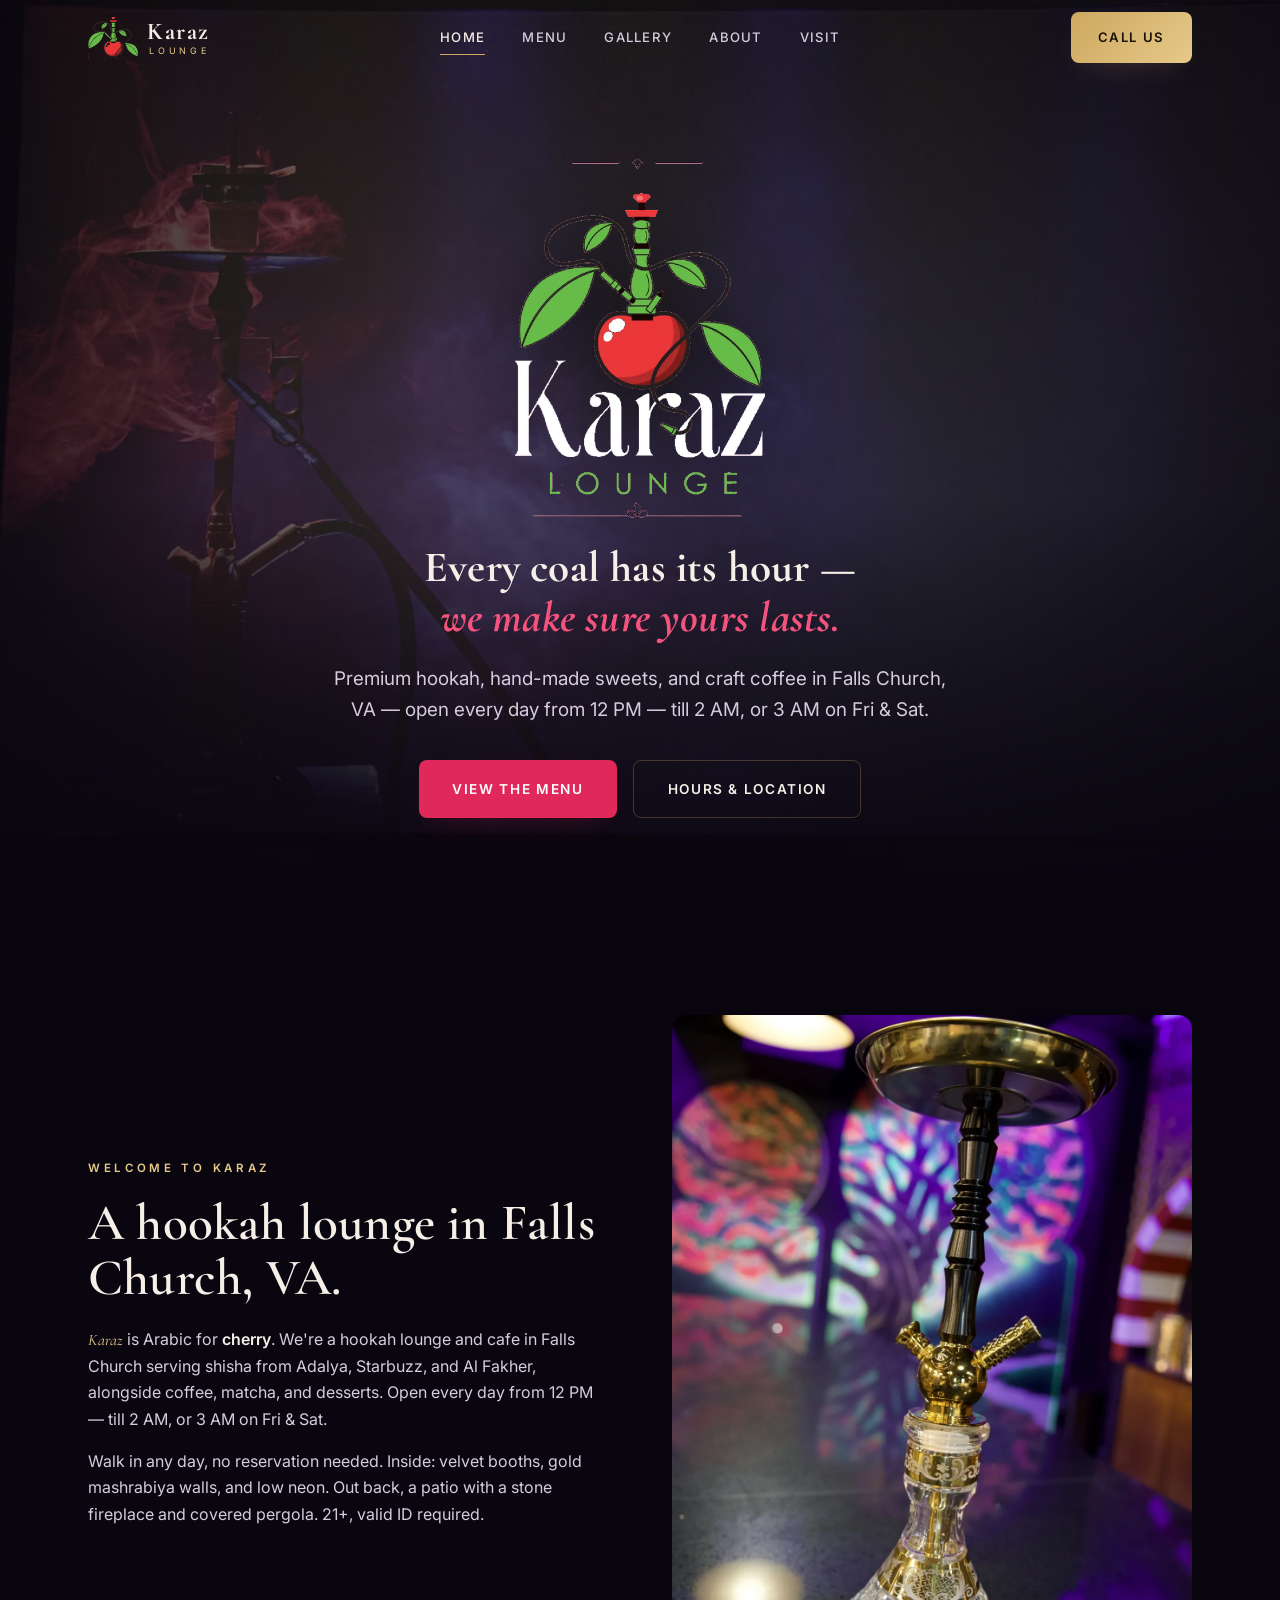
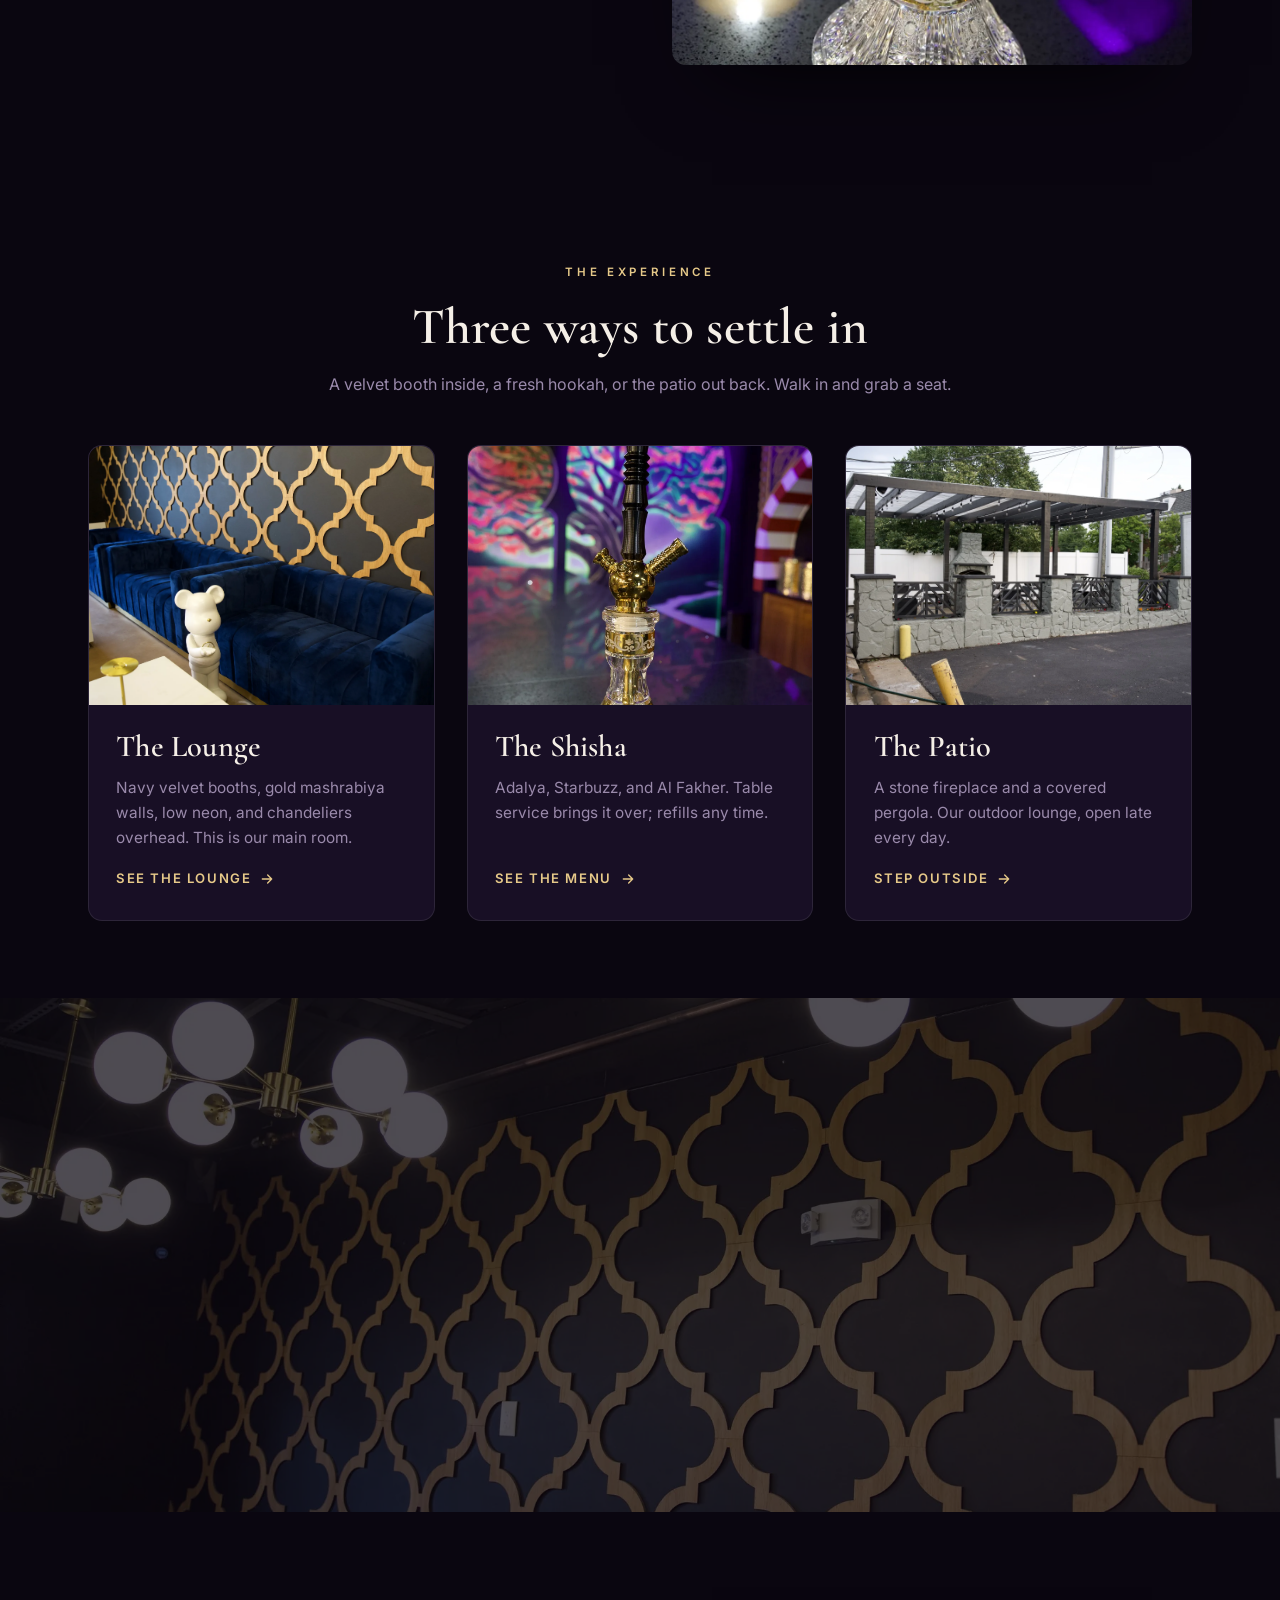
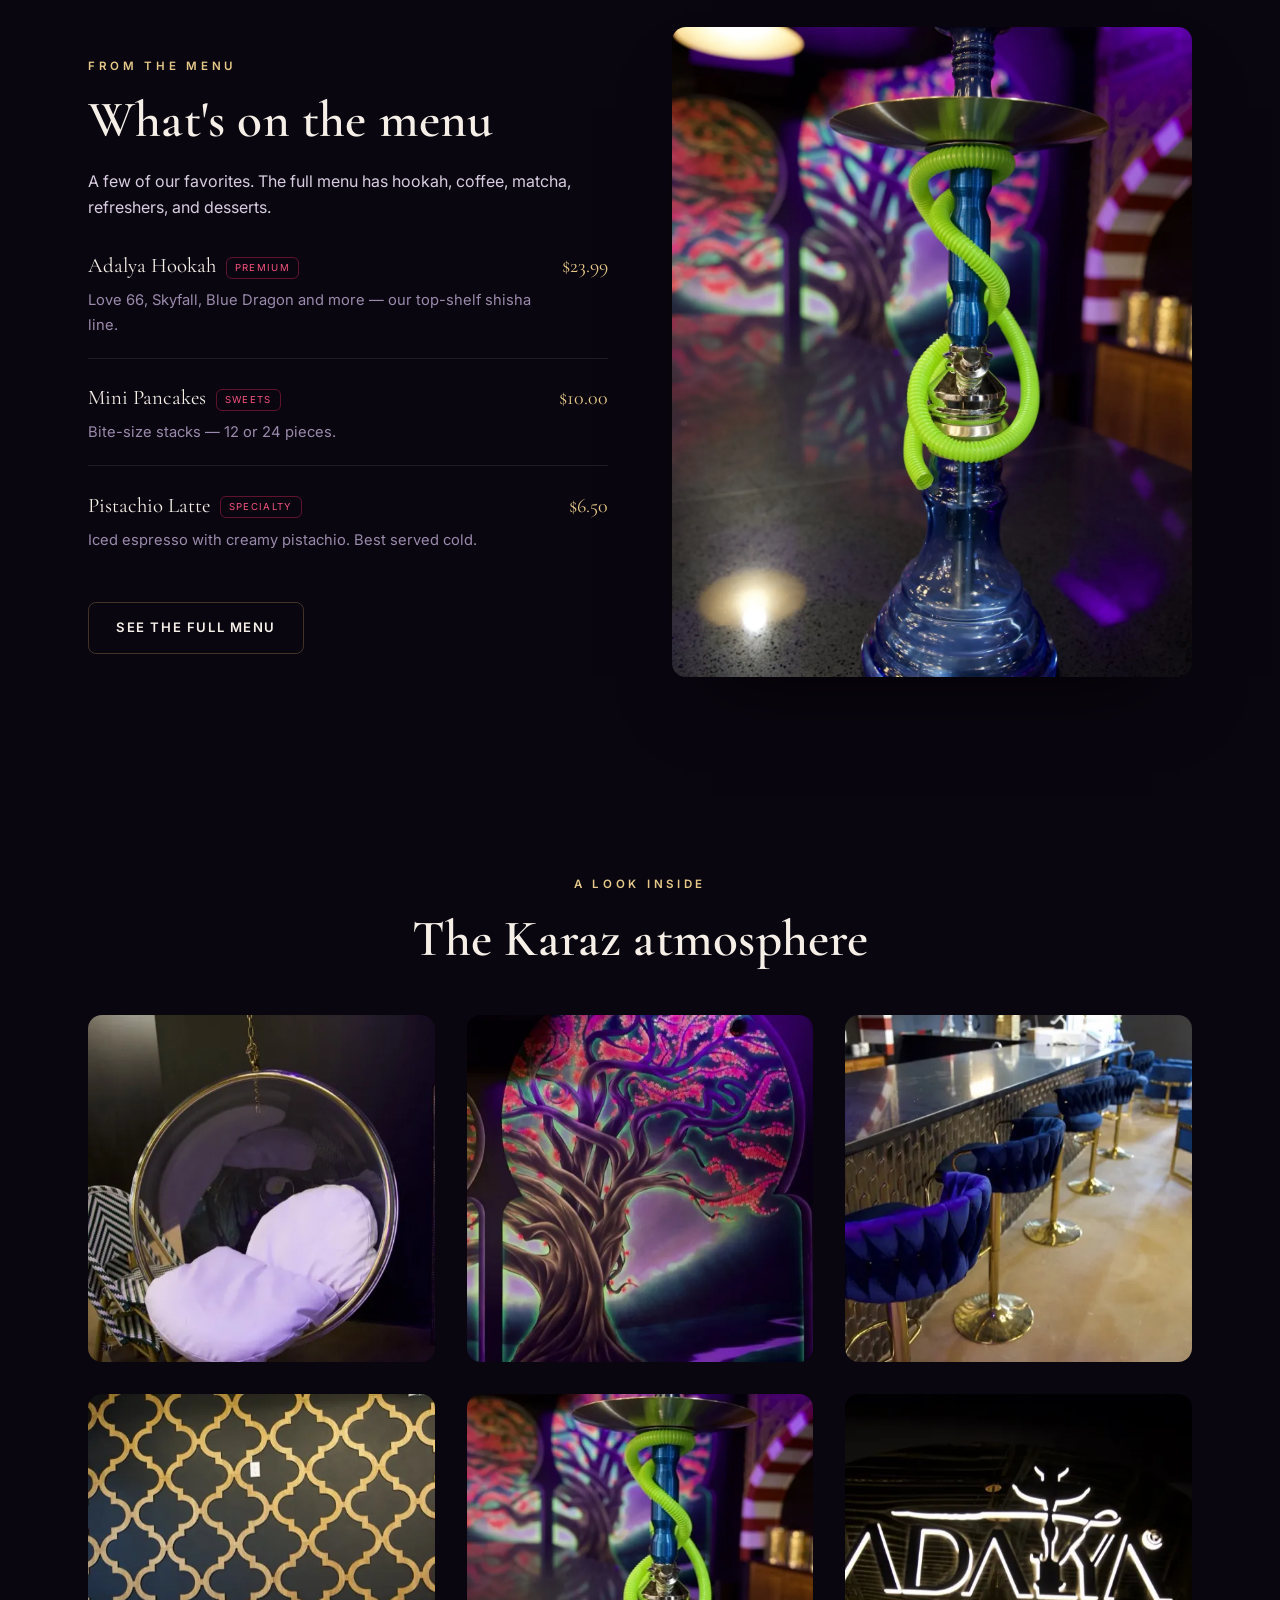
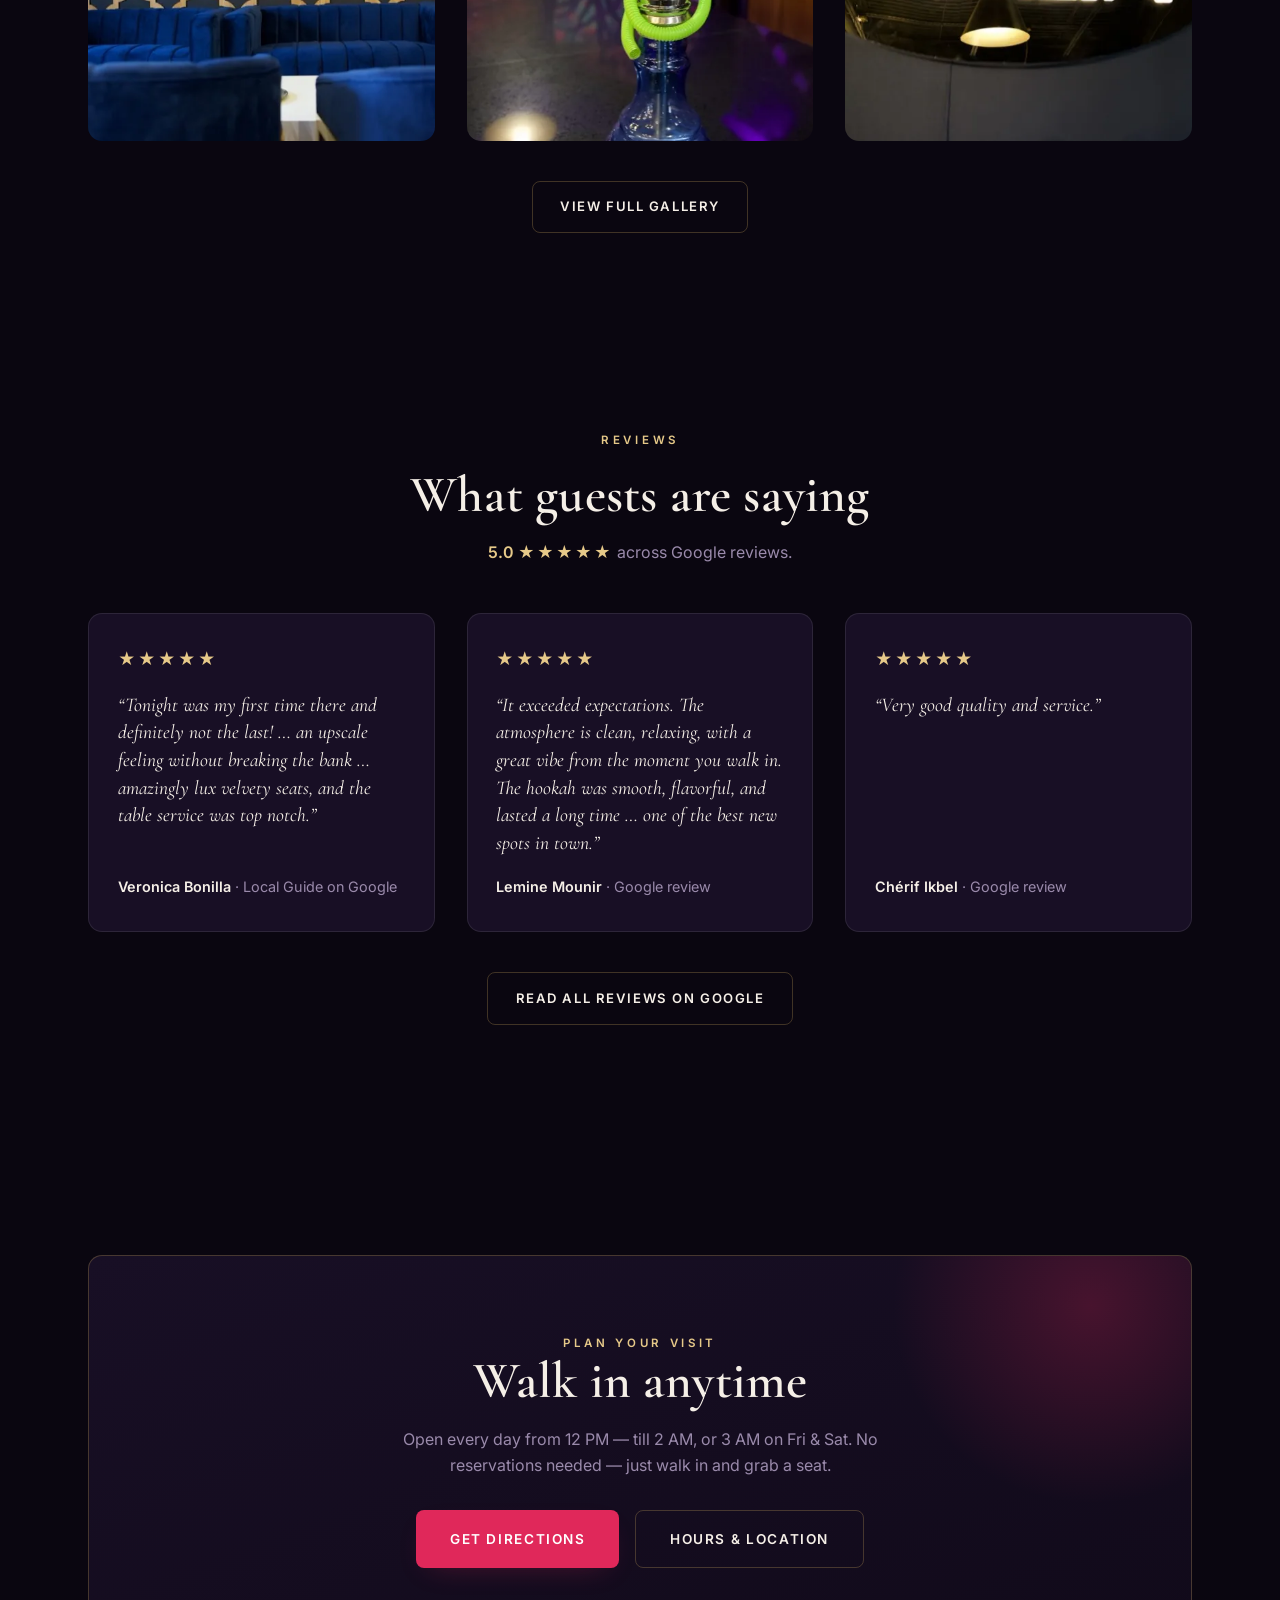
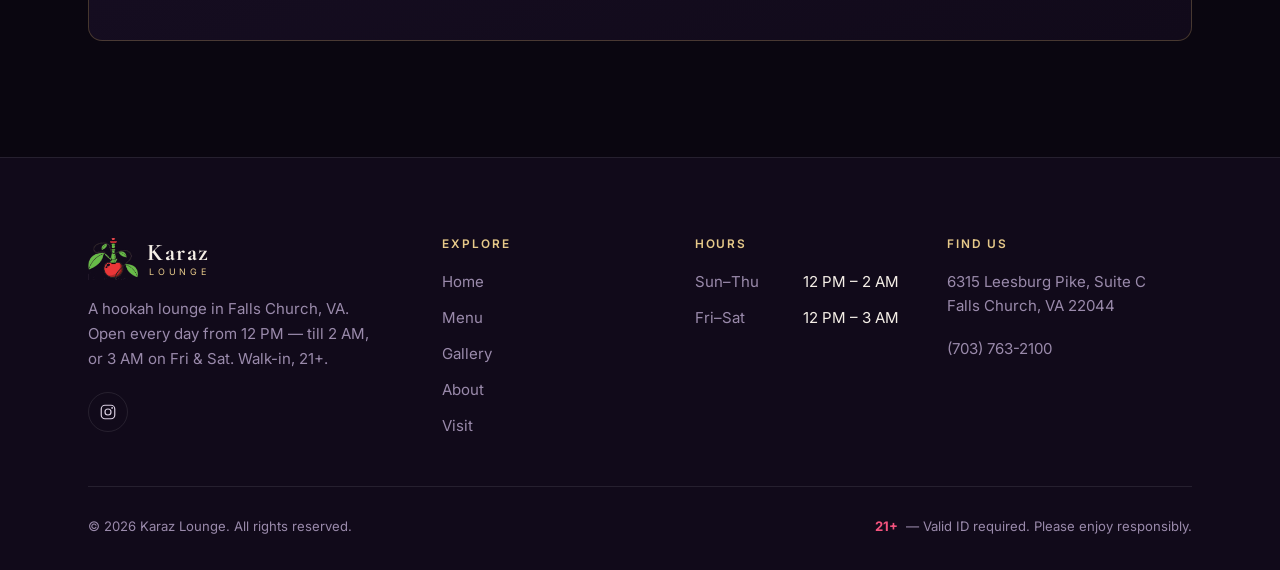
==== index.html @ 7196f967 "Update hours to open 12 PM daily and close 3 AM Fri and Sat" ====
<!DOCTYPE html>
<html lang="en" class="no-js">
<head>
  <meta charset="UTF-8" />
  <script>var d=document.documentElement;d.classList.remove("no-js");d.classList.add("js");</script>
  <meta name="viewport" content="width=device-width, initial-scale=1.0" />
  <title>Hookah Lounge in Falls Church, VA | Karaz Lounge</title>
  <meta name="description" content="Karaz is a 5-star hookah lounge in Falls Church, VA with premium shisha, coffee, matcha &amp; desserts. Open daily from 12 PM to 2 AM (3 AM Fri &amp; Sat). Walk in, 21+, no reservations." />
  <meta name="robots" content="index, follow, max-image-preview:large" />
  <link rel="canonical" href="https://karazlounge.com/" />
  <meta name="theme-color" content="#0a0610" />
  <link rel="icon" type="image/png" href="assets/img/favicon-karaz.png" />
  <link rel="apple-touch-icon" href="assets/img/favicon-karaz.png" />
  <meta property="og:type" content="website" />
  <meta property="og:site_name" content="Karaz Lounge" />
  <meta property="og:locale" content="en_US" />
  <meta property="og:url" content="https://karazlounge.com/" />
  <meta property="og:title" content="Hookah Lounge in Falls Church, VA | Karaz Lounge" />
  <meta property="og:description" content="Premium shisha, coffee, matcha &amp; desserts in Falls Church, VA. Open daily from 12 PM to 2 AM (3 AM Fri &amp; Sat). Walk in, 21+." />
  <meta property="og:image" content="https://karazlounge.com/assets/img/og-share.jpg" />
  <meta property="og:image:width" content="1200" />
  <meta property="og:image:height" content="630" />
  <meta name="twitter:card" content="summary_large_image" />
  <link rel="preload" as="image" type="image/webp" href="assets/img/hero-smoke.webp" fetchpriority="high" />
  <link rel="preconnect" href="https://fonts.googleapis.com" />
  <link rel="preconnect" href="https://fonts.gstatic.com" crossorigin />
  <link href="https://fonts.googleapis.com/css2?family=Cormorant+Garamond:ital,wght@0,500;0,600;0,700;1,500;1,600&family=Inter:wght@400;500;600;700&display=swap" rel="stylesheet" />
  <link rel="stylesheet" href="assets/css/styles.css" />
  <script type="application/ld+json">
  {
    "@context": "https://schema.org",
    "@graph": [
      {
        "@type": ["CafeOrCoffeeShop", "BarOrPub"],
        "@id": "https://karazlounge.com/#business",
        "name": "Karaz Lounge",
        "alternateName": "Karaz Hookah Lounge",
        "url": "https://karazlounge.com/",
        "image": "https://karazlounge.com/assets/img/og-share.jpg",
        "logo": "https://karazlounge.com/assets/img/logo-mark.png",
        "telephone": "+1-703-763-2100",
        "priceRange": "$$",
        "servesCuisine": ["Hookah", "Coffee", "Dessert", "Middle Eastern"],
        "smokingAllowed": true,
        "currenciesAccepted": "USD",
        "address": {
          "@type": "PostalAddress",
          "streetAddress": "6315 Leesburg Pike, Suite C",
          "addressLocality": "Falls Church",
          "addressRegion": "VA",
          "postalCode": "22044",
          "addressCountry": "US"
        },
        "hasMap": "https://www.google.com/maps/dir/?api=1&destination=6315+Leesburg+Pike+Suite+C%2C+Falls+Church%2C+VA+22044",
        "openingHoursSpecification": [
          {
            "@type": "OpeningHoursSpecification",
            "dayOfWeek": ["Sunday","Monday","Tuesday","Wednesday","Thursday"],
            "opens": "12:00",
            "closes": "02:00"
          },
          {
            "@type": "OpeningHoursSpecification",
            "dayOfWeek": ["Friday","Saturday"],
            "opens": "12:00",
            "closes": "03:00"
          }
        ],
        "hasMenu": "https://karazlounge.com/menu.html",
        "sameAs": ["https://www.instagram.com/karaz.lounge", "https://share.google/BKCP6G5IGRgMkACng"],
        "amenityFeature": [
          {"@type":"LocationFeatureSpecification","name":"Outdoor seating","value":true},
          {"@type":"LocationFeatureSpecification","name":"Smoking area","value":true},
          {"@type":"LocationFeatureSpecification","name":"Pool table","value":true}
        ]
      },
      {
        "@type": "Organization",
        "@id": "https://karazlounge.com/#organization",
        "name": "Karaz Lounge",
        "url": "https://karazlounge.com/",
        "logo": {"@type":"ImageObject","url":"https://karazlounge.com/assets/img/logo-mark.png"},
        "sameAs": ["https://www.instagram.com/karaz.lounge", "https://share.google/BKCP6G5IGRgMkACng"]
      },
      {
        "@type": "WebSite",
        "@id": "https://karazlounge.com/#website",
        "url": "https://karazlounge.com/",
        "name": "Karaz Lounge",
        "inLanguage": "en",
        "publisher": {"@id": "https://karazlounge.com/#organization"}
      },
      {
        "@type": "WebPage",
        "@id": "https://karazlounge.com/#webpage",
        "url": "https://karazlounge.com/",
        "name": "Hookah Lounge in Falls Church, VA | Karaz Lounge",
        "inLanguage": "en",
        "isPartOf": {"@id": "https://karazlounge.com/#website"},
        "about": {"@id": "https://karazlounge.com/#business"},
        "primaryImageOfPage": "https://karazlounge.com/assets/img/og-share.jpg"
      }
    ]
  }
  </script>
</head>
<body>
  <!-- ============ HEADER ============ -->
  <a class="skip-link" href="#main">Skip to content</a>
  <header class="site-header">
    <div class="container">
      <a class="logo" href="index.html" aria-label="Karaz Lounge — home">
        <img class="logo-mark" src="assets/img/logo-mark.png" alt="" />
        <span class="logo-text">
          <span class="logo-name">Karaz</span>
          <span class="logo-sub">Lounge</span>
        </span>
      </a>
      <nav class="nav" id="primary-nav" aria-label="Primary">
        <a href="index.html" aria-current="page">Home</a>
        <a href="menu.html">Menu</a>
        <a href="gallery.html">Gallery</a>
        <a href="about.html">About</a>
        <a href="visit.html">Visit</a>
        <a class="btn btn--gold mobile-cta" href="tel:+17037632100">Call Us</a>
      </nav>
      <div class="header-cta">
        <a class="btn btn--gold" href="tel:+17037632100">Call Us</a>
      </div>
      <button class="nav-toggle" aria-label="Open menu" aria-expanded="false" aria-controls="primary-nav">
        <span></span><span></span><span></span>
      </button>
    </div>
  </header>

  <main id="main" tabindex="-1">
    <!-- ============ HERO ============ -->
    <section class="hero">
      <div class="hero__bg">
        <img src="assets/img/hero-smoke.webp" alt="A hookah glowing in red and violet smoke against a dark backdrop" fetchpriority="high" />
      </div>
      <div class="container">
        <div class="hero__inner">
          <img class="hero__logo" src="assets/img/logo-full.webp" alt="Karaz Lounge" width="500" height="720" />
          <h1 class="hero__slogan">Every coal has its hour —<br /><em>we make sure yours lasts.</em></h1>
          <p class="hero__sub">Premium hookah, hand-made sweets, and craft coffee in Falls Church, VA — open every day from 12 PM — till 2 AM, or 3 AM on Fri &amp; Sat.</p>
          <div class="hero__cta">
            <a class="btn btn--primary btn--lg" href="menu.html">View the Menu</a>
            <a class="btn btn--ghost btn--lg" href="visit.html#hours">Hours &amp; Location</a>
          </div>
        </div>
      </div>
    </section>

    <!-- ============ WELCOME ============ -->
    <section class="section">
      <div class="container">
        <div class="split">
          <div class="split__body reveal">
            <span class="eyebrow">Welcome to Karaz</span>
            <h2>A hookah lounge in Falls Church, VA.</h2>
            <p><em class="script">Karaz</em> is Arabic for <strong>cherry</strong>. We're a hookah lounge and cafe in Falls Church serving shisha from Adalya, Starbuzz, and Al Fakher, alongside coffee, matcha, and desserts. Open every day from 12 PM — till 2 AM, or 3 AM on Fri &amp; Sat.</p>
            <p>Walk in any day, no reservation needed. Inside: velvet booths, gold mashrabiya walls, and low neon. Out back, a patio with a stone fireplace and covered pergola. 21+, valid ID required.</p>
          </div>
          <div class="split__media reveal d1">
            <img src="assets/img/hookah-crystal.webp" alt="A crystal-base hookah lit by warm neon light" loading="lazy" />
          </div>
        </div>
      </div>
    </section>

    <!-- ============ EXPERIENCE TRIO ============ -->
    <section class="section section--tight">
      <div class="container">
        <div class="section-head center reveal">
          <span class="eyebrow center">The Experience</span>
          <h2>Three ways to settle in</h2>
          <p>A velvet booth inside, a fresh hookah, or the patio out back. Walk in and grab a seat.</p>
        </div>
        <div class="grid cols-3">
          <a class="feature-card reveal" href="gallery.html">
            <div class="feature-card__img"><img src="assets/img/booth-gold-2.webp" alt="Deep navy velvet booths against a gold patterned wall" loading="lazy" /></div>
            <div class="feature-card__body">
              <h3>The Lounge</h3>
              <p>Navy velvet booths, gold mashrabiya walls, low neon, and chandeliers overhead. This is our main room.</p>
              <span class="link-arrow">See the lounge
                <svg width="16" height="16" viewBox="0 0 24 24" fill="none" aria-hidden="true"><path d="M5 12h14M13 6l6 6-6 6" stroke="currentColor" stroke-width="2" stroke-linecap="round" stroke-linejoin="round"/></svg>
              </span>
            </div>
          </a>
          <a class="feature-card reveal d1" href="menu.html">
            <div class="feature-card__img"><img src="assets/img/hookah-purple.webp" alt="A glass hookah glowing purple" loading="lazy" /></div>
            <div class="feature-card__body">
              <h3>The Shisha</h3>
              <p>Adalya, Starbuzz, and Al Fakher. Table service brings it over; refills any time.</p>
              <span class="link-arrow">See the menu
                <svg width="16" height="16" viewBox="0 0 24 24" fill="none" aria-hidden="true"><path d="M5 12h14M13 6l6 6-6 6" stroke="currentColor" stroke-width="2" stroke-linecap="round" stroke-linejoin="round"/></svg>
              </span>
            </div>
          </a>
          <a class="feature-card reveal d2" href="gallery.html">
            <div class="feature-card__img"><img src="assets/img/patio-pergola.webp" alt="Outdoor patio with pergola seating and a stone fireplace" loading="lazy" /></div>
            <div class="feature-card__body">
              <h3>The Patio</h3>
              <p>A stone fireplace and a covered pergola. Our outdoor lounge, open late every day.</p>
              <span class="link-arrow">Step outside
                <svg width="16" height="16" viewBox="0 0 24 24" fill="none" aria-hidden="true"><path d="M5 12h14M13 6l6 6-6 6" stroke="currentColor" stroke-width="2" stroke-linecap="round" stroke-linejoin="round"/></svg>
              </span>
            </div>
          </a>
        </div>
      </div>
    </section>

    <!-- ============ QUOTE BAND ============ -->
    <section class="quote-band">
      <div class="quote-band__bg"><img src="assets/img/booth-chandelier.webp" alt="" aria-hidden="true" loading="lazy" /></div>
      <div class="container reveal">
        <blockquote>Every coal has its hour — we make sure yours lasts.</blockquote>
        <cite>— Karaz Lounge</cite>
      </div>
    </section>

    <!-- ============ MENU TEASER ============ -->
    <section class="section">
      <div class="container">
        <div class="split split--reverse">
          <div class="split__media reveal">
            <img src="assets/img/hookah-neon.webp" alt="A hookah lit by green and purple neon" loading="lazy" />
          </div>
          <div class="split__body reveal d1">
            <span class="eyebrow">From the Menu</span>
            <h2>What's on the menu</h2>
            <p>A few of our favorites. The full menu has hookah, coffee, matcha, refreshers, and desserts.</p>
            <div class="menu-list" style="margin-top:1.8rem">
              <div class="menu-item">
                <div><span class="menu-item__name">Adalya Hookah</span><span class="menu-item__tag">Premium</span><div class="menu-item__desc">Love 66, Skyfall, Blue Dragon and more — our top-shelf shisha line.</div></div>
                <div class="menu-item__price">$23.99</div>
              </div>
              <div class="menu-item">
                <div><span class="menu-item__name">Mini Pancakes</span><span class="menu-item__tag">Sweets</span><div class="menu-item__desc">Bite-size stacks — 12 or 24 pieces.</div></div>
                <div class="menu-item__price">$10.00</div>
              </div>
              <div class="menu-item">
                <div><span class="menu-item__name">Pistachio Latte</span><span class="menu-item__tag">Specialty</span><div class="menu-item__desc">Iced espresso with creamy pistachio. Best served cold.</div></div>
                <div class="menu-item__price">$6.50</div>
              </div>
            </div>
            <a class="btn btn--ghost" href="menu.html" style="margin-top:1.8rem">See the Full Menu</a>
          </div>
        </div>
      </div>
    </section>

    <!-- ============ GALLERY STRIP ============ -->
    <section class="section section--tight">
      <div class="container">
        <div class="section-head center reveal">
          <span class="eyebrow center">A Look Inside</span>
          <h2>The Karaz atmosphere</h2>
        </div>
        <div class="grid cols-3 reveal d1">
          <div class="media" style="aspect-ratio:1"><img src="assets/img/thumb/egg-chair.webp" alt="Hanging egg chair with soft pink cushions" loading="lazy" /></div>
          <div class="media" style="aspect-ratio:1"><img src="assets/img/thumb/mural-tree.webp" alt="Glowing purple tree mural" loading="lazy" /></div>
          <div class="media" style="aspect-ratio:1"><img src="assets/img/thumb/bar.webp" alt="Bar counter with blue velvet stools" loading="lazy" /></div>
          <div class="media" style="aspect-ratio:1"><img src="assets/img/thumb/booth-gold-1.webp" alt="Navy booths and gold patterned wall" loading="lazy" /></div>
          <div class="media" style="aspect-ratio:1"><img src="assets/img/thumb/hookah-neon.webp" alt="Hookah in neon light" loading="lazy" /></div>
          <div class="media" style="aspect-ratio:1"><img src="assets/img/thumb/neon-adalya.webp" alt="Neon sign glowing in the dark lounge" loading="lazy" /></div>
        </div>
        <div style="text-align:center; margin-top:2.5rem" class="reveal">
          <a class="btn btn--ghost" href="gallery.html">View Full Gallery</a>
        </div>
      </div>
    </section>

    <!-- ============ REVIEWS ============ -->
    <section class="section" id="reviews">
      <div class="container">
        <div class="section-head center reveal">
          <span class="eyebrow center">Reviews</span>
          <h2>What guests are saying</h2>
          <p><strong style="color:var(--gold-200)">5.0</strong> <span aria-hidden="true" style="color:var(--gold-200); letter-spacing:2px">★★★★★</span> across Google reviews.</p>
        </div>
        <div class="grid cols-3">
          <figure class="review-card reveal">
            <div class="stars" aria-label="Rated 5 out of 5">★★★★★</div>
            <blockquote>“Tonight was my first time there and definitely not the last! … an upscale feeling without breaking the bank … amazingly lux velvety seats, and the table service was top notch.”</blockquote>
            <figcaption>Veronica Bonilla <span>· Local Guide on Google</span></figcaption>
          </figure>
          <figure class="review-card reveal d1">
            <div class="stars" aria-label="Rated 5 out of 5">★★★★★</div>
            <blockquote>“It exceeded expectations. The atmosphere is clean, relaxing, with a great vibe from the moment you walk in. The hookah was smooth, flavorful, and lasted a long time … one of the best new spots in town.”</blockquote>
            <figcaption>Lemine Mounir <span>· Google review</span></figcaption>
          </figure>
          <figure class="review-card reveal d2">
            <div class="stars" aria-label="Rated 5 out of 5">★★★★★</div>
            <blockquote>“Very good quality and service.”</blockquote>
            <figcaption>Chérif Ikbel <span>· Google review</span></figcaption>
          </figure>
        </div>
        <div style="text-align:center; margin-top:2.5rem" class="reveal">
          <a class="btn btn--ghost" href="https://share.google/BKCP6G5IGRgMkACng" target="_blank" rel="noopener">Read all reviews on Google</a>
        </div>
      </div>
    </section>

    <!-- ============ VISIT STRIP ============ -->
    <section class="section">
      <div class="container">
        <div class="cta-band reveal">
          <span class="eyebrow center">Plan Your Visit</span>
          <h2>Walk in anytime</h2>
          <p>Open every day from 12 PM — till 2 AM, or 3 AM on Fri &amp; Sat. No reservations needed — just walk in and grab a seat.</p>
          <div class="hero__cta">
            <a class="btn btn--primary btn--lg" href="https://www.google.com/maps/dir/?api=1&amp;destination=6315+Leesburg+Pike+Suite+C%2C+Falls+Church%2C+VA+22044" target="_blank" rel="noopener">Get Directions</a>
            <a class="btn btn--ghost btn--lg" href="visit.html">Hours &amp; Location</a>
          </div>
        </div>
      </div>
    </section>
  </main>

  <!-- ============ FOOTER ============ -->
  <footer class="site-footer">
    <div class="container">
      <div class="footer-grid">
        <div class="footer-brand">
          <a class="logo" href="index.html" aria-label="Karaz Lounge — home">
            <img class="logo-mark" src="assets/img/logo-mark.png" alt="" />
            <span class="logo-text"><span class="logo-name">Karaz</span><span class="logo-sub">Lounge</span></span>
          </a>
          <p>A hookah lounge in Falls Church, VA. Open every day from 12 PM — till 2 AM, or 3 AM on Fri &amp; Sat. Walk-in, 21+.</p>
          <div class="socials">
            <a href="https://www.instagram.com/karaz.lounge" target="_blank" rel="noopener" aria-label="Karaz on Instagram"><svg width="18" height="18" viewBox="0 0 24 24" fill="none" aria-hidden="true"><rect x="3" y="3" width="18" height="18" rx="5" stroke="currentColor" stroke-width="1.6"/><circle cx="12" cy="12" r="4" stroke="currentColor" stroke-width="1.6"/><circle cx="17.5" cy="6.5" r="1.2" fill="currentColor"/></svg></a>
            <!-- Facebook & TikTok hidden until those accounts exist. To restore: uncomment and swap the placeholder handle.
            <a href="https://www.facebook.com/YOUR_PAGE" target="_blank" rel="noopener" aria-label="Karaz on Facebook"><svg width="18" height="18" viewBox="0 0 24 24" fill="none" aria-hidden="true"><path d="M14 8.5h2.2V5.5H14c-2 0-3.3 1.3-3.3 3.4v1.6H8.5v3h2.2V21h3.2v-7.5h2.3l.4-3h-2.7V9.2c0-.5.3-.7.9-.7Z" fill="currentColor"/></svg></a>
            <a href="https://www.tiktok.com/@YOUR_HANDLE" target="_blank" rel="noopener" aria-label="Karaz on TikTok"><svg width="18" height="18" viewBox="0 0 24 24" fill="none" aria-hidden="true"><path d="M14 4c.4 2.3 1.8 3.7 4 4v2.7c-1.5 0-2.9-.5-4-1.3v5.6a5.3 5.3 0 1 1-5.3-5.3c.3 0 .6 0 .9.1v2.9a2.5 2.5 0 1 0 1.7 2.3V4H14Z" fill="currentColor"/></svg></a>
            -->
          </div>
        </div>
        <div class="footer-col">
          <h3>Explore</h3>
          <ul>
            <li><a href="index.html">Home</a></li>
            <li><a href="menu.html">Menu</a></li>
            <li><a href="gallery.html">Gallery</a></li>
            <li><a href="about.html">About</a></li>
            <li><a href="visit.html">Visit</a></li>
          </ul>
        </div>
        <div class="footer-col">
          <h3>Hours</h3>
          <ul class="foot-hours">
            <li><span>Sun–Thu</span><span class="t">12 PM – 2 AM</span></li><li><span>Fri–Sat</span><span class="t">12 PM – 3 AM</span></li>
          </ul>
        </div>
        <div class="footer-col">
          <h3>Find Us</h3>
          <ul>
            <li><a href="https://www.google.com/maps/dir/?api=1&amp;destination=6315+Leesburg+Pike+Suite+C%2C+Falls+Church%2C+VA+22044" target="_blank" rel="noopener">6315 Leesburg Pike, Suite C<br />Falls Church, VA 22044</a></li>
            <li style="margin-top:.4rem"><a href="tel:+17037632100">(703) 763-2100</a></li>
          </ul>
        </div>
      </div>
      <div class="footer-bottom">
        <span>© <span data-year>2026</span> Karaz Lounge. All rights reserved.</span>
        <span class="age"><b>21+</b> — Valid ID required. Please enjoy responsibly.</span>
      </div>
    </div>
  </footer>

  <script src="assets/js/main.js" defer></script>
</body>
</html>
---- assets/css/styles.css ----
/* ============================================================
   KARAZ HOOKAH LOUNGE — Design System
   A dark, luxe, late-night lounge aesthetic.
   Palette: night plum + cherry + gold.
   ============================================================ */

/* ---------- Tokens ---------- */
:root {
  /* surfaces */
  --ink:        #0a0610;   /* page background */
  --ink-700:    #110a1a;   /* raised surface */
  --ink-600:    #180f25;   /* cards */
  --ink-500:    #221634;   /* hover / borders */

  /* brand */
  --cherry:     #e0285a;   /* karaz cherry */
  --cherry-200: #f4537e;
  --gold:       #cda85f;
  --gold-200:   #e6c989;

  /* text */
  --cream:      #f5efe7;
  --text:       #d7ccdf;
  --muted:      #9a8aab;
  --faint:      #6f6280;

  /* lines */
  --line:       rgba(255,255,255,.09);
  --line-2:     rgba(205,168,95,.28);

  /* type */
  --display: "Cormorant Garamond", "Times New Roman", serif;
  --body: "Inter", system-ui, -apple-system, "Segoe UI", Roboto, sans-serif;

  /* layout */
  --container: 1200px;
  --gutter: clamp(1.25rem, 4vw, 3rem);
  --radius: 14px;
  --radius-sm: 10px;
  --header-h: 76px;
  --ease: cubic-bezier(.22,.61,.36,1);
}

/* ---------- Reset ---------- */
*, *::before, *::after { box-sizing: border-box; }
* { margin: 0; }
html { scroll-behavior: smooth; -webkit-text-size-adjust: 100%; }
@media (prefers-reduced-motion: reduce) {
  html { scroll-behavior: auto; }
  *, *::before, *::after { animation-duration: .01ms !important; animation-iteration-count: 1 !important; transition-duration: .01ms !important; }
}

body {
  font-family: var(--body);
  color: var(--text);
  background: var(--ink);
  line-height: 1.65;
  font-size: 1rem;
  -webkit-font-smoothing: antialiased;
  text-rendering: optimizeLegibility;
  overflow-x: hidden;
}
body.no-scroll { overflow: hidden; }

img { max-width: 100%; display: block; height: auto; }
a { color: inherit; text-decoration: none; }
ul { list-style: none; padding: 0; }
button { font: inherit; color: inherit; cursor: pointer; border: none; background: none; }
:focus-visible { outline: 2px solid var(--gold-200); outline-offset: 3px; border-radius: 4px; }

/* subtle film grain / vignette behind everything */
body::before {
  content: "";
  position: fixed; inset: 0;
  background:
    radial-gradient(1200px 800px at 80% -10%, rgba(205,168,95,.10), transparent 60%),
    radial-gradient(1000px 700px at -10% 110%, rgba(224,40,90,.13), transparent 60%);
  pointer-events: none; z-index: 0;
}

/* ---------- Typography ---------- */
h1, h2, h3, h4 { font-family: var(--display); font-weight: 600; line-height: 1.08; color: var(--cream); letter-spacing: .2px; }
h1 { font-size: clamp(2.6rem, 6vw, 4.6rem); font-weight: 700; }
h2 { font-size: clamp(2rem, 4.4vw, 3.2rem); }
h3 { font-size: clamp(1.4rem, 2.4vw, 1.9rem); }
p { color: var(--text); }
strong { color: var(--cream); font-weight: 600; }

.eyebrow {
  font-family: var(--body);
  text-transform: uppercase;
  letter-spacing: .32em;
  font-size: .72rem;
  font-weight: 600;
  color: var(--gold-200);
  display: inline-flex; align-items: center; gap: .8rem;
}
.eyebrow.center { justify-content: center; }

.script { font-family: var(--display); font-style: italic; color: var(--gold-200); }

/* visually hidden, still available to assistive tech */
.sr-only { position: absolute; width: 1px; height: 1px; padding: 0; margin: -1px; overflow: hidden; clip: rect(0,0,0,0); white-space: nowrap; border: 0; }

/* skip-to-content link — off-screen until keyboard focus (WCAG 2.4.1) */
.skip-link { position: absolute; left: -9999px; top: 0; z-index: 100; }
.skip-link:focus { left: 1rem; top: 1rem; padding: .7rem 1.1rem; background: var(--ink-600); color: var(--cream); border: 1px solid var(--gold); border-radius: 8px; font-size: .85rem; }

/* comfortable touch targets on pill controls (WCAG 2.5.5) */
.menu-tabs button, .gallery-filter button { min-height: 44px; display: inline-flex; align-items: center; justify-content: center; }

/* ---------- Layout helpers ---------- */
.container { width: 100%; max-width: var(--container); margin-inline: auto; padding-inline: var(--gutter); position: relative; z-index: 1; }
.section { padding-block: clamp(4rem, 9vw, 7.5rem); position: relative; z-index: 1; }
.section--tight { padding-block: clamp(3rem, 6vw, 5rem); }
.section-head { max-width: 640px; margin-bottom: 3rem; }
.section-head.center { margin-inline: auto; text-align: center; }
.section-head .eyebrow { margin-bottom: 1.1rem; }
.section-head p { margin-top: 1rem; color: var(--muted); }
.divider { height: 1px; background: linear-gradient(90deg, transparent, var(--line-2), transparent); border: 0; }

.grid { display: grid; gap: clamp(1.2rem, 2.5vw, 2rem); }
.cols-2 { grid-template-columns: repeat(2, 1fr); }
.cols-3 { grid-template-columns: repeat(3, 1fr); }
.cols-4 { grid-template-columns: repeat(4, 1fr); }

/* ---------- Buttons ---------- */
.btn {
  --b: var(--cherry);
  display: inline-flex; align-items: center; justify-content: center; gap: .6rem;
  padding: .9rem 1.7rem;
  font-size: .82rem; font-weight: 600; letter-spacing: .12em; text-transform: uppercase;
  border-radius: 8px;
  transition: transform .35s var(--ease), background .35s var(--ease), color .3s, box-shadow .4s;
}
.btn:hover { transform: translateY(-2px); }
.btn--primary { background: var(--cherry); color: #fff; box-shadow: 0 10px 30px -14px rgba(224,40,90,.32); }
.btn--primary:hover { background: #c81f4e; box-shadow: 0 16px 40px -16px rgba(224,40,90,.4); }
.btn--gold { background: linear-gradient(135deg, var(--gold), var(--gold-200)); color: #1a1206; box-shadow: 0 10px 30px -14px rgba(205,168,95,.3); }
.btn--gold:hover { box-shadow: 0 16px 42px -16px rgba(205,168,95,.4); }
.btn--ghost { border: 1px solid var(--line-2); color: var(--cream); }
.btn--ghost:hover { border-color: var(--gold); background: rgba(205,168,95,.08); }
.btn--lg { padding: 1.05rem 2.1rem; font-size: .85rem; }

.link-arrow { display: inline-flex; align-items: center; gap: .5rem; font-weight: 600; font-size: .82rem; letter-spacing: .12em; text-transform: uppercase; color: var(--gold-200); transition: gap .3s var(--ease), color .3s; }
.link-arrow svg { transition: transform .3s var(--ease); }
.link-arrow:hover { color: var(--cream); }
.link-arrow:hover svg { transform: translateX(5px); }

/* ---------- Header ---------- */
.site-header {
  position: fixed; top: 0; left: 0; right: 0; z-index: 50;
  height: var(--header-h);
  display: flex; align-items: center;
  transition: background .4s var(--ease), border-color .4s, backdrop-filter .4s;
  border-bottom: 1px solid transparent;
}
.site-header.scrolled {
  background: rgba(10,6,16,.82);
  backdrop-filter: blur(14px);
  -webkit-backdrop-filter: blur(14px);
  border-bottom-color: var(--line);
}
.site-header .container { display: flex; align-items: center; justify-content: space-between; gap: 2rem; }

/* Logo */
.logo { display: inline-flex; align-items: center; gap: .6rem; }
.logo svg { width: 34px; height: 34px; flex: none; }
.logo-mark { height: 42px; width: auto; flex: none; display: block; }
.logo-text { display: flex; flex-direction: column; line-height: 1; }
.logo-name { font-family: var(--display); font-weight: 700; font-size: 1.5rem; color: var(--cream); letter-spacing: 1.5px; }
.logo-sub { font-size: .56rem; letter-spacing: .42em; text-transform: uppercase; color: var(--gold-200); margin-top: 3px; padding-left: 2px; }

/* Nav */
.nav { display: flex; align-items: center; gap: 2.3rem; }
.nav a {
  font-size: .82rem; font-weight: 500; letter-spacing: .1em; text-transform: uppercase; color: var(--text);
  position: relative; padding: .3rem 0; transition: color .3s;
}
.nav a::after { content: ""; position: absolute; left: 0; bottom: -2px; width: 0; height: 1px; background: var(--gold); transition: width .35s var(--ease); }
.nav a:hover, .nav a[aria-current="page"] { color: var(--cream); }
.nav a:hover::after, .nav a[aria-current="page"]::after { width: 100%; }
.header-cta { display: inline-flex; align-items: center; gap: 1.2rem; }

/* Hamburger */
.nav-toggle { display: none; width: 44px; height: 44px; position: relative; z-index: 60; }
.nav-toggle span { position: absolute; left: 11px; right: 11px; height: 2px; background: var(--cream); border-radius: 2px; transition: transform .35s var(--ease), opacity .25s; }
.nav-toggle span:nth-child(1) { top: 16px; }
.nav-toggle span:nth-child(2) { top: 22px; }
.nav-toggle span:nth-child(3) { top: 28px; }
.nav-toggle[aria-expanded="true"] span:nth-child(1) { transform: translateY(6px) rotate(45deg); }
.nav-toggle[aria-expanded="true"] span:nth-child(2) { opacity: 0; }
.nav-toggle[aria-expanded="true"] span:nth-child(3) { transform: translateY(-6px) rotate(-45deg); }

/* ---------- Hero ---------- */
.hero {
  position: relative; min-height: 100svh; display: flex; align-items: center;
  padding-top: var(--header-h);
  background: var(--ink);
  overflow: hidden;
}
.hero__bg { position: absolute; inset: 0; z-index: 0; }
.hero__bg img { width: 100%; height: 100%; object-fit: cover; object-position: 30% center; }
.hero__bg::after {
  content: ""; position: absolute; inset: 0;
  background:
    linear-gradient(90deg, rgba(10,6,16,.78) 0%, rgba(10,6,16,.45) 35%, rgba(10,6,16,.55) 70%, rgba(10,6,16,.8) 100%),
    linear-gradient(0deg, rgba(10,6,16,.95) 2%, rgba(10,6,16,0) 45%);
}
.hero .container { position: relative; z-index: 2; }
.hero__inner { max-width: 720px; margin-inline: auto; text-align: center; padding-block: 6vh; }
.hero__inner .eyebrow { margin-bottom: 1.4rem; justify-content: center; }
.hero h1 { margin-bottom: 1.3rem; }
.hero h1 .accent { color: var(--cherry-200); font-style: italic; }
.hero__logo { width: clamp(165px, 23vw, 250px); height: auto; margin: 0 auto 1.6rem; filter: drop-shadow(0 14px 34px rgba(0,0,0,.55)); }
.hero__slogan { font-size: clamp(1.7rem, 3.6vw, 2.7rem); line-height: 1.14; margin-bottom: 1.2rem; }
.hero__slogan em { color: var(--cherry-200); font-style: italic; }
.hero__sub { font-size: clamp(1rem, 1.6vw, 1.18rem); color: var(--text); max-width: 52ch; margin: 0 auto 2.2rem; }
.hero__cta { display: flex; flex-wrap: wrap; gap: 1rem; justify-content: center; }
/* Page banner (inner pages) */
.page-hero {
  position: relative; padding-top: calc(var(--header-h) + clamp(3.5rem, 9vw, 7rem));
  padding-bottom: clamp(3rem, 7vw, 5.5rem);
  overflow: hidden; text-align: center;
}
.page-hero__bg { position: absolute; inset: 0; z-index: 0; }
.page-hero__bg img { width: 100%; height: 100%; object-fit: cover; }
.page-hero__bg::after { content: ""; position: absolute; inset: 0; background: linear-gradient(180deg, rgba(10,6,16,.7), rgba(10,6,16,.82) 60%, var(--ink) 100%); }
.page-hero .container { position: relative; z-index: 1; }
.page-hero .eyebrow { margin-bottom: 1.1rem; }
.page-hero p { max-width: 56ch; margin: 1.1rem auto 0; color: var(--muted); }
.breadcrumb { margin-top: 1.6rem; font-size: .76rem; letter-spacing: .14em; text-transform: uppercase; color: var(--muted); }
.breadcrumb a:hover { color: var(--gold-200); }
.breadcrumb span { color: var(--gold-200); }

/* ---------- Cards / media ---------- */
.media { position: relative; overflow: hidden; border-radius: var(--radius); background: var(--ink-600); }
.media img { width: 100%; height: 100%; object-fit: cover; transition: transform .8s var(--ease); }
.media:hover img { transform: scale(1.06); }

.feature-card {
  position: relative; border-radius: var(--radius); overflow: hidden;
  border: 1px solid var(--line); background: var(--ink-600);
  display: flex; flex-direction: column; min-height: 380px;
  transition: transform .5s var(--ease), border-color .5s, box-shadow .5s;
}
.feature-card:hover { transform: translateY(-6px); border-color: var(--line-2); box-shadow: 0 30px 60px -30px rgba(0,0,0,.8); }
.feature-card__img { position: relative; aspect-ratio: 4/3; overflow: hidden; }
.feature-card__img img { width: 100%; height: 100%; object-fit: cover; transition: transform .8s var(--ease); }
.feature-card:hover .feature-card__img img { transform: scale(1.07); }
.feature-card__body { padding: 1.6rem 1.7rem 1.9rem; display: flex; flex-direction: column; gap: .7rem; flex: 1; }
.feature-card__body h3 { color: var(--cream); }
.feature-card__body p { color: var(--muted); font-size: .96rem; flex: 1; }
.feature-card__body .link-arrow { margin-top: .4rem; }

/* alternating image+text block */
.split { display: grid; grid-template-columns: 1fr 1fr; gap: clamp(2rem, 5vw, 4.5rem); align-items: center; }
.split--reverse .split__media { order: 2; }
.split__media { border-radius: var(--radius); overflow: hidden; aspect-ratio: 4/5; box-shadow: 0 40px 80px -40px rgba(0,0,0,.9); }
.split__media img { width: 100%; height: 100%; object-fit: cover; }
.split__body h2 { margin-bottom: 1.2rem; }
.split__body p + p { margin-top: 1rem; }
.split__body .eyebrow { margin-bottom: 1.1rem; }

/* chips / stat row */
.chips { display: flex; flex-wrap: wrap; gap: .7rem; margin-top: 1.6rem; }
.chip { display: inline-flex; align-items: center; gap: .5rem; padding: .5rem 1rem; border: 1px solid var(--line); border-radius: 999px; font-size: .78rem; letter-spacing: .06em; color: var(--text); background: rgba(255,255,255,.02); }
.chip .dot { width: 6px; height: 6px; border-radius: 50%; background: var(--cherry); }

.stats { display: grid; grid-template-columns: repeat(3,1fr); gap: 1px; background: var(--line); border: 1px solid var(--line); border-radius: var(--radius); overflow: hidden; }
.stat { background: var(--ink-700); padding: 1.8rem 1.4rem; text-align: center; }
.stat__num { font-family: var(--display); font-size: clamp(2rem,4vw,2.8rem); color: var(--gold-200); line-height: 1; }
.stat__label { font-size: .74rem; letter-spacing: .18em; text-transform: uppercase; color: var(--muted); margin-top: .6rem; }

/* ---------- Quote band ---------- */
.quote-band { position: relative; overflow: hidden; text-align: center; padding-block: clamp(5rem, 12vw, 9rem); }
.quote-band__bg { position: absolute; inset: 0; z-index: 0; }
.quote-band__bg img { width: 100%; height: 100%; object-fit: cover; }
.quote-band__bg::after { content: ""; position: absolute; inset: 0; background: rgba(10,6,16,.72); }
.quote-band .container { position: relative; z-index: 1; }
.quote-band blockquote { font-family: var(--display); font-size: clamp(1.7rem, 4vw, 3rem); line-height: 1.25; color: var(--cream); max-width: 18ch; margin-inline: auto; font-style: italic; }
.quote-band cite { display: block; margin-top: 1.6rem; font-family: var(--body); font-style: normal; font-size: .78rem; letter-spacing: .26em; text-transform: uppercase; color: var(--gold-200); }

/* ---------- Reviews ---------- */
.review-card { border: 1px solid var(--line); border-radius: var(--radius); background: var(--ink-600); padding: 2rem 1.8rem; display: flex; flex-direction: column; gap: 1.1rem; transition: transform .5s var(--ease), border-color .5s, box-shadow .5s; }
.review-card:hover { transform: translateY(-5px); border-color: var(--line-2); box-shadow: 0 30px 60px -34px rgba(0,0,0,.8); }
.review-card .stars { color: var(--gold-200); letter-spacing: 3px; font-size: 1.05rem; }
.review-card blockquote { font-family: var(--display); font-style: italic; font-size: 1.22rem; line-height: 1.42; color: var(--cream); flex: 1; }
.review-card figcaption { font-size: .9rem; color: var(--cream); font-weight: 600; }
.review-card figcaption span { color: var(--muted); font-weight: 400; }

/* ---------- Menu teaser / menu page ---------- */
.menu-list { display: grid; gap: 1.4rem; }
.menu-item { display: grid; grid-template-columns: 1fr auto; gap: 1rem; align-items: baseline; padding-bottom: 1.3rem; border-bottom: 1px solid var(--line); }
.menu-item:last-child { border-bottom: 0; }
.menu-item__name { font-family: var(--display); font-size: 1.3rem; color: var(--cream); }
.menu-item__tag { display: inline-block; margin-left: .6rem; font-family: var(--body); font-size: .6rem; letter-spacing: .14em; text-transform: uppercase; color: var(--cherry-200); border: 1px solid rgba(224,40,90,.4); padding: .12rem .5rem; border-radius: 6px; vertical-align: middle; }
.menu-item__desc { font-size: .92rem; color: var(--muted); margin-top: .3rem; max-width: 52ch; }
.menu-item__price { font-family: var(--display); font-size: 1.25rem; color: var(--gold-200); white-space: nowrap; }

.menu-cat { border: 1px solid var(--line); border-radius: var(--radius); background: var(--ink-600); padding: clamp(1.6rem, 3vw, 2.4rem); }
.menu-cat__head { display: flex; flex-wrap: wrap; align-items: center; gap: .5rem 1rem; margin-bottom: 1.8rem; }
.menu-cat__head h3 { color: var(--cream); white-space: nowrap; }
.menu-cat__head .line { flex: 1; height: 1px; background: var(--line-2); }

.flavor-grid { display: grid; grid-template-columns: repeat(auto-fill, minmax(180px,1fr)); gap: .7rem; }
.flavor { padding: .85rem 1rem; border: 1px solid var(--line); border-radius: var(--radius-sm); background: linear-gradient(150deg, rgba(224,40,90,.16), rgba(205,168,95,.06)); font-size: .92rem; color: var(--text); transition: border-color .3s, transform .3s, box-shadow .3s; }
.flavor:hover { border-color: var(--gold); background: linear-gradient(150deg, rgba(224,40,90,.24), rgba(205,168,95,.10)); transform: translateY(-2px); box-shadow: 0 12px 26px -16px rgba(224,40,90,.5); }
.flavor b { display: block; color: var(--cream); font-family: var(--display); font-weight: 600; font-size: 1.05rem; }
.flavor span { font-size: .76rem; color: var(--muted); }

/* ---------- Menu tabs & price tables ---------- */
.menu-tabs-wrap { position: sticky; top: var(--header-h); z-index: 30; background: rgba(10,6,16,.94); border-bottom: 1px solid var(--line); padding-block: .85rem; }
.menu-tabs { display: flex; flex-wrap: wrap; gap: .55rem; justify-content: center; }
.menu-tabs button { padding: .6rem 1.35rem; border-radius: 8px; border: 1px solid var(--line); font-size: .78rem; letter-spacing: .1em; text-transform: uppercase; font-weight: 500; color: var(--muted); transition: color .3s, background .3s, border-color .3s; white-space: nowrap; }
.menu-tabs button:hover { color: var(--cream); border-color: var(--line-2); }
.menu-tabs button.active { background: var(--cherry); border-color: var(--cherry); color: #fff; }

/* Tabs are a JS enhancement: with .js only the active panel shows; without JS
   every panel is visible (below) and the dead tab bar is hidden. */
html.js .menu-panel { display: none; }
html.js .menu-panel.is-active { display: block; animation: panelfade .5s var(--ease); }
html.no-js .menu-tabs-wrap { display: none; }
@keyframes panelfade { from { opacity: 0; transform: translateY(14px); } to { opacity: 1; transform: none; } }
.menu-panel .menu-cat { margin-bottom: 2rem; }
.menu-panel .menu-cat:last-child { margin-bottom: 0; }

.price-badge { margin-left: auto; font-family: var(--display); font-size: 1.35rem; color: var(--gold-200); white-space: nowrap; }
.price-badge small { font-family: var(--body); font-size: .68rem; color: var(--muted); letter-spacing: .03em; }
.cat-note { font-size: .86rem; color: var(--muted); margin: -.6rem 0 1.4rem; }

.flavor.plain { display: flex; align-items: center; }
.flavor.plain b { margin: 0; font-size: 1rem; }

/* S / M / L price table */
.price-table { width: 100%; border-collapse: collapse; }
.price-table thead th { font-family: var(--body); font-size: .66rem; letter-spacing: .16em; text-transform: uppercase; color: var(--gold-200); font-weight: 600; padding: 0 0 .9rem; text-align: right; }
.price-table thead th:first-child { text-align: left; }
.price-table tbody td { padding: .72rem 0; border-bottom: 1px solid var(--line); font-variant-numeric: tabular-nums; text-align: right; color: var(--cream); }
.price-table tbody td:first-child { text-align: left; font-family: var(--display); font-size: 1.16rem; color: var(--cream); padding-right: 1rem; }
.price-table tbody tr:last-child td { border-bottom: 0; }
.price-table .sz { width: 74px; }
.price-table tbody td .sub { display: block; font-family: var(--body); font-size: .8rem; color: var(--muted); }

@media (max-width: 760px) {
  .price-table .sz { width: 56px; }
  .price-table tbody td:first-child { font-size: 1.05rem; }
  /* let a wide price-badge (e.g. Mini Pancakes' two prices) wrap instead of clipping */
  .menu-cat__head .line { display: none; }
  .price-badge { margin-left: 0; white-space: normal; }
}

.allergy-note { text-align: center; color: var(--muted); font-size: .78rem; letter-spacing: .18em; text-transform: uppercase; margin: 2.6rem auto 0; max-width: 60ch; }

/* ---------- Gallery ---------- */
.gallery-filter { display: flex; flex-wrap: wrap; gap: .6rem; justify-content: center; margin-bottom: 2.5rem; }
.gallery-filter button {
  padding: .55rem 1.2rem; border-radius: 8px; border: 1px solid var(--line);
  font-size: .76rem; letter-spacing: .12em; text-transform: uppercase; color: var(--muted);
  transition: all .3s var(--ease);
}
.gallery-filter button:hover { color: var(--cream); border-color: var(--line-2); }
.gallery-filter button.active { background: var(--cherry); border-color: var(--cherry); color: #fff; }

.gallery-grid { columns: 3; column-gap: 1rem; }
.gallery-grid .g-item { break-inside: avoid; margin-bottom: 1rem; border-radius: var(--radius-sm); overflow: hidden; position: relative; cursor: pointer; background: var(--ink-600); }
.gallery-grid .g-item img { width: 100%; transition: transform .7s var(--ease), filter .5s; }
.gallery-grid .g-item::after { content: ""; position: absolute; inset: 0; background: linear-gradient(0deg, rgba(10,6,16,.5), transparent 50%); opacity: 0; transition: opacity .4s; }
.gallery-grid .g-item:hover img { transform: scale(1.05); }
.gallery-grid .g-item:hover::after { opacity: 1; }
.gallery-grid .g-item .g-cap { position: absolute; left: 14px; bottom: 12px; z-index: 2; font-size: .74rem; letter-spacing: .1em; text-transform: uppercase; color: var(--cream); opacity: 0; transform: translateY(6px); transition: .4s var(--ease); }
.gallery-grid .g-item:hover .g-cap { opacity: 1; transform: none; }
.gallery-grid .g-item:focus-within::after { opacity: 1; }
.gallery-grid .g-item:focus-within .g-cap { opacity: 1; transform: none; }
.g-item.is-hidden { display: none; }

/* Lightbox */
.lightbox { position: fixed; inset: 0; z-index: 100; display: none; align-items: center; justify-content: center; background: rgba(5,3,8,.94); backdrop-filter: blur(6px); padding: 4vw; }
.lightbox.open { display: flex; }
.lightbox img { max-width: 90vw; max-height: 82vh; border-radius: 8px; box-shadow: 0 40px 120px -30px rgba(0,0,0,.9); }
.lightbox__cap { position: absolute; bottom: 4vh; left: 0; right: 0; text-align: center; font-size: .8rem; letter-spacing: .14em; text-transform: uppercase; color: var(--muted); pointer-events: none; }
.lightbox__btn { position: absolute; top: 50%; transform: translateY(-50%); width: 56px; height: 56px; border-radius: 50%; display: grid; place-items: center; color: var(--cream); border: 1px solid var(--line-2); background: rgba(255,255,255,.04); transition: background .3s, border-color .3s; }
.lightbox__btn:hover { background: rgba(205,168,95,.12); border-color: var(--gold); }
.lightbox__prev { left: 3vw; } .lightbox__next { right: 3vw; }
.lightbox__close { position: absolute; top: 3vh; right: 3vw; width: 48px; height: 48px; border-radius: 50%; display: grid; place-items: center; color: var(--cream); border: 1px solid var(--line-2); transition: .3s; }
.lightbox__close:hover { background: rgba(224,40,90,.18); border-color: var(--cherry); }

/* ---------- Info / hours ---------- */
.info-list { display: grid; gap: 1.3rem; }
.info-item { display: flex; gap: 1rem; align-items: flex-start; }
.info-item .ic { width: 42px; height: 42px; flex: none; border-radius: 50%; display: grid; place-items: center; border: 1px solid var(--line-2); color: var(--gold-200); }
.info-item h3 { font-family: var(--body); font-size: .76rem; letter-spacing: .14em; text-transform: uppercase; color: var(--muted); margin-bottom: .25rem; font-weight: 600; }
.info-item p { color: var(--cream); }
.info-item a:hover { color: var(--gold-200); }

.hours-table { width: 100%; border-collapse: collapse; }
.hours-table td, .hours-table th { padding: .85rem 0; border-bottom: 1px solid var(--line); font-size: .96rem; }
.hours-table tr:last-child td, .hours-table tr:last-child th { border-bottom: 0; }
.hours-table th { text-align: left; font-weight: 400; color: var(--text); }
.hours-table td:last-child { text-align: right; color: var(--cream); font-variant-numeric: tabular-nums; }
.hours-table tr.today td, .hours-table tr.today th { color: var(--gold-200); }
.hours-table tr.today th::before { content: "● "; color: var(--cherry); font-size: .7em; vertical-align: middle; }

.map-embed { border-radius: var(--radius); overflow: hidden; border: 1px solid var(--line); aspect-ratio: 16/10; background: var(--ink-700); position: relative; }
.map-embed iframe { width: 100%; height: 100%; border: 0; filter: grayscale(.3) invert(.92) hue-rotate(180deg) brightness(.9) contrast(.9); }

/* CTA band */
.cta-band { text-align: center; border: 1px solid var(--line-2); border-radius: var(--radius); padding: clamp(2.5rem, 6vw, 4.5rem); background: linear-gradient(160deg, var(--ink-600), var(--ink-700)); position: relative; overflow: hidden; }
.cta-band::before { content: ""; position: absolute; width: 400px; height: 400px; border-radius: 50%; background: radial-gradient(circle, rgba(224,40,90,.25), transparent 70%); top: -150px; right: -100px; }
.cta-band h2 { margin-bottom: 1rem; }
.cta-band p { color: var(--muted); max-width: 50ch; margin: 0 auto 2rem; }
.cta-band .hero__cta { justify-content: center; }

/* ---------- Footer ---------- */
.site-footer { background: var(--ink-700); border-top: 1px solid var(--line); padding-block: clamp(3.5rem, 7vw, 5rem) 2rem; position: relative; z-index: 1; }
.footer-grid { display: grid; grid-template-columns: 1.5fr 1fr 1fr 1.2fr; gap: clamp(2rem,4vw,3rem); margin-bottom: 3rem; }
.footer-brand .logo { margin-bottom: 1.1rem; }
.footer-brand p { color: var(--muted); font-size: .94rem; max-width: 32ch; }
.footer-col h3 { font-family: var(--body); font-size: .74rem; letter-spacing: .16em; text-transform: uppercase; color: var(--gold-200); margin-bottom: 1.2rem; }
.footer-col ul { display: grid; gap: .7rem; }
.footer-col a, .footer-col li { color: var(--muted); font-size: .94rem; transition: color .3s; }
/* Footer hours: aligned day-group (left) → open–close range (right, highlighted) */
.foot-hours li { display: flex; justify-content: space-between; align-items: baseline; gap: 1rem; }
.foot-hours .t { color: var(--cream); white-space: nowrap; }
.footer-col a:hover { color: var(--cream); }
.socials { display: flex; gap: .7rem; margin-top: 1.3rem; }
.socials a { width: 40px; height: 40px; border-radius: 50%; border: 1px solid var(--line); display: grid; place-items: center; color: var(--text); transition: .3s var(--ease); }
.socials a:hover { border-color: var(--gold); color: var(--gold-200); transform: translateY(-3px); }
.footer-bottom { display: flex; flex-wrap: wrap; justify-content: space-between; gap: 1rem; padding-top: 1.8rem; border-top: 1px solid var(--line); font-size: .82rem; color: var(--muted); }
.footer-bottom .age { display: inline-flex; align-items: center; gap: .5rem; }
.footer-bottom .age b { color: var(--cherry-200); }

/* ---------- Reveal animation ---------- */
/* Scoped to html.js so that without JS the content is visible by default (no
   fallback trap). .reveal.in is also scoped so it out-specifies html.js .reveal. */
html.js .reveal { opacity: 0; transform: translateY(12px); transition: opacity .55s var(--ease), transform .55s var(--ease); }
html.js .reveal.in { opacity: 1; transform: none; }
.reveal.d1 { transition-delay: .05s; } .reveal.d2 { transition-delay: .1s; } .reveal.d3 { transition-delay: .15s; } .reveal.d4 { transition-delay: .2s; }

/* ---------- Intro entrance (on page load) ---------- */
@keyframes introUp { from { opacity: 0; transform: translateY(24px); } to { opacity: 1; transform: none; } }
@keyframes introFade { from { opacity: 0; } to { opacity: 1; } }
@keyframes introBg { from { opacity: 0; transform: scale(1.06); } to { opacity: 1; transform: scale(1); } }

/* header fades in with opacity only — no transform, so it never becomes a containing
   block that would trap the fixed, full-screen mobile nav overlay inside it */
.site-header { animation: introFade .7s var(--ease) both; }
.hero__bg img, .page-hero__bg img { animation: introBg 1.5s var(--ease) both; }
.hero__inner > *, .page-hero .container > * { animation: introUp .8s var(--ease) both; }
.hero__inner > *:nth-child(1), .page-hero .container > *:nth-child(1) { animation-delay: .10s; }
.hero__inner > *:nth-child(2), .page-hero .container > *:nth-child(2) { animation-delay: .22s; }
.hero__inner > *:nth-child(3), .page-hero .container > *:nth-child(3) { animation-delay: .34s; }
.hero__inner > *:nth-child(4), .page-hero .container > *:nth-child(4) { animation-delay: .46s; }
/* inner-page banner: snappier entrance than the home hero (visitors navigate with intent) */
.page-hero__bg img { animation: introFade .6s var(--ease) both; }
.page-hero .container > * { animation: introUp .4s var(--ease) both; }
.page-hero .container > *:nth-child(1) { animation-delay: .04s; }
.page-hero .container > *:nth-child(2) { animation-delay: .10s; }
.page-hero .container > *:nth-child(3) { animation-delay: .16s; }
.page-hero .container > *:nth-child(4) { animation-delay: .22s; }
/* when the mobile nav overlay is open, drop the header's backdrop-filter so it can't
   create a containing block that clips the fixed overlay (header sits behind it anyway) */
body.no-scroll .site-header { -webkit-backdrop-filter: none; backdrop-filter: none; }
@media (prefers-reduced-motion: reduce) {
  .site-header, .hero__bg img, .page-hero__bg img, .hero__inner > *, .page-hero .container > * { animation: none !important; }
}

/* ---------- Responsive ---------- */
@media (max-width: 980px) {
  .footer-grid { grid-template-columns: 1fr 1fr; }
  .gallery-grid { columns: 2; }
  .split { grid-template-columns: 1fr; }
  .split--reverse .split__media { order: 0; }
  .split__media { aspect-ratio: 16/11; max-height: 460px; }
}
@media (max-width: 860px) {
  .nav, .header-cta .btn { display: none; }
  /* Only show the hamburger when JS can open the overlay; without JS it would be a
     dead control, so it stays hidden and the footer "Explore" links are the fallback. */
  html.js .nav-toggle { display: block; }
  /* mobile overlay nav */
  .nav.is-open {
    display: flex; flex-direction: column; justify-content: center; gap: 1.6rem;
    position: fixed; inset: 0; z-index: 55; background: rgba(10,6,16,.98); backdrop-filter: blur(8px);
    padding: 2rem; text-align: center;
  }
  .nav.is-open a { font-family: var(--display); font-size: 1.8rem; text-transform: none; letter-spacing: .5px; }
  .nav.is-open a::after { display: none; }
  .nav.is-open .mobile-cta { margin-top: 1rem; display: inline-flex; }
  /* keep the gold button's dark label legible (out-specify .nav a) */
  .nav a.btn--gold { color: #1a1206; font-size: .9rem; font-family: var(--body); text-transform: uppercase; letter-spacing: .12em; }
}
@media (max-width: 760px) {
  .cols-3, .cols-4, .cols-2 { grid-template-columns: 1fr; }
  .stats { grid-template-columns: 1fr; }
  .footer-grid { grid-template-columns: 1fr; }
  .gallery-grid { columns: 1; }
  .hero__inner { margin-inline: auto; text-align: center; }
  .hero__inner .eyebrow { justify-content: center; }
  .hero__logo { margin-inline: auto; }
  .hero__cta { justify-content: center; }
  .footer-bottom { flex-direction: column; align-items: flex-start; }
}
.mobile-cta { display: none; }
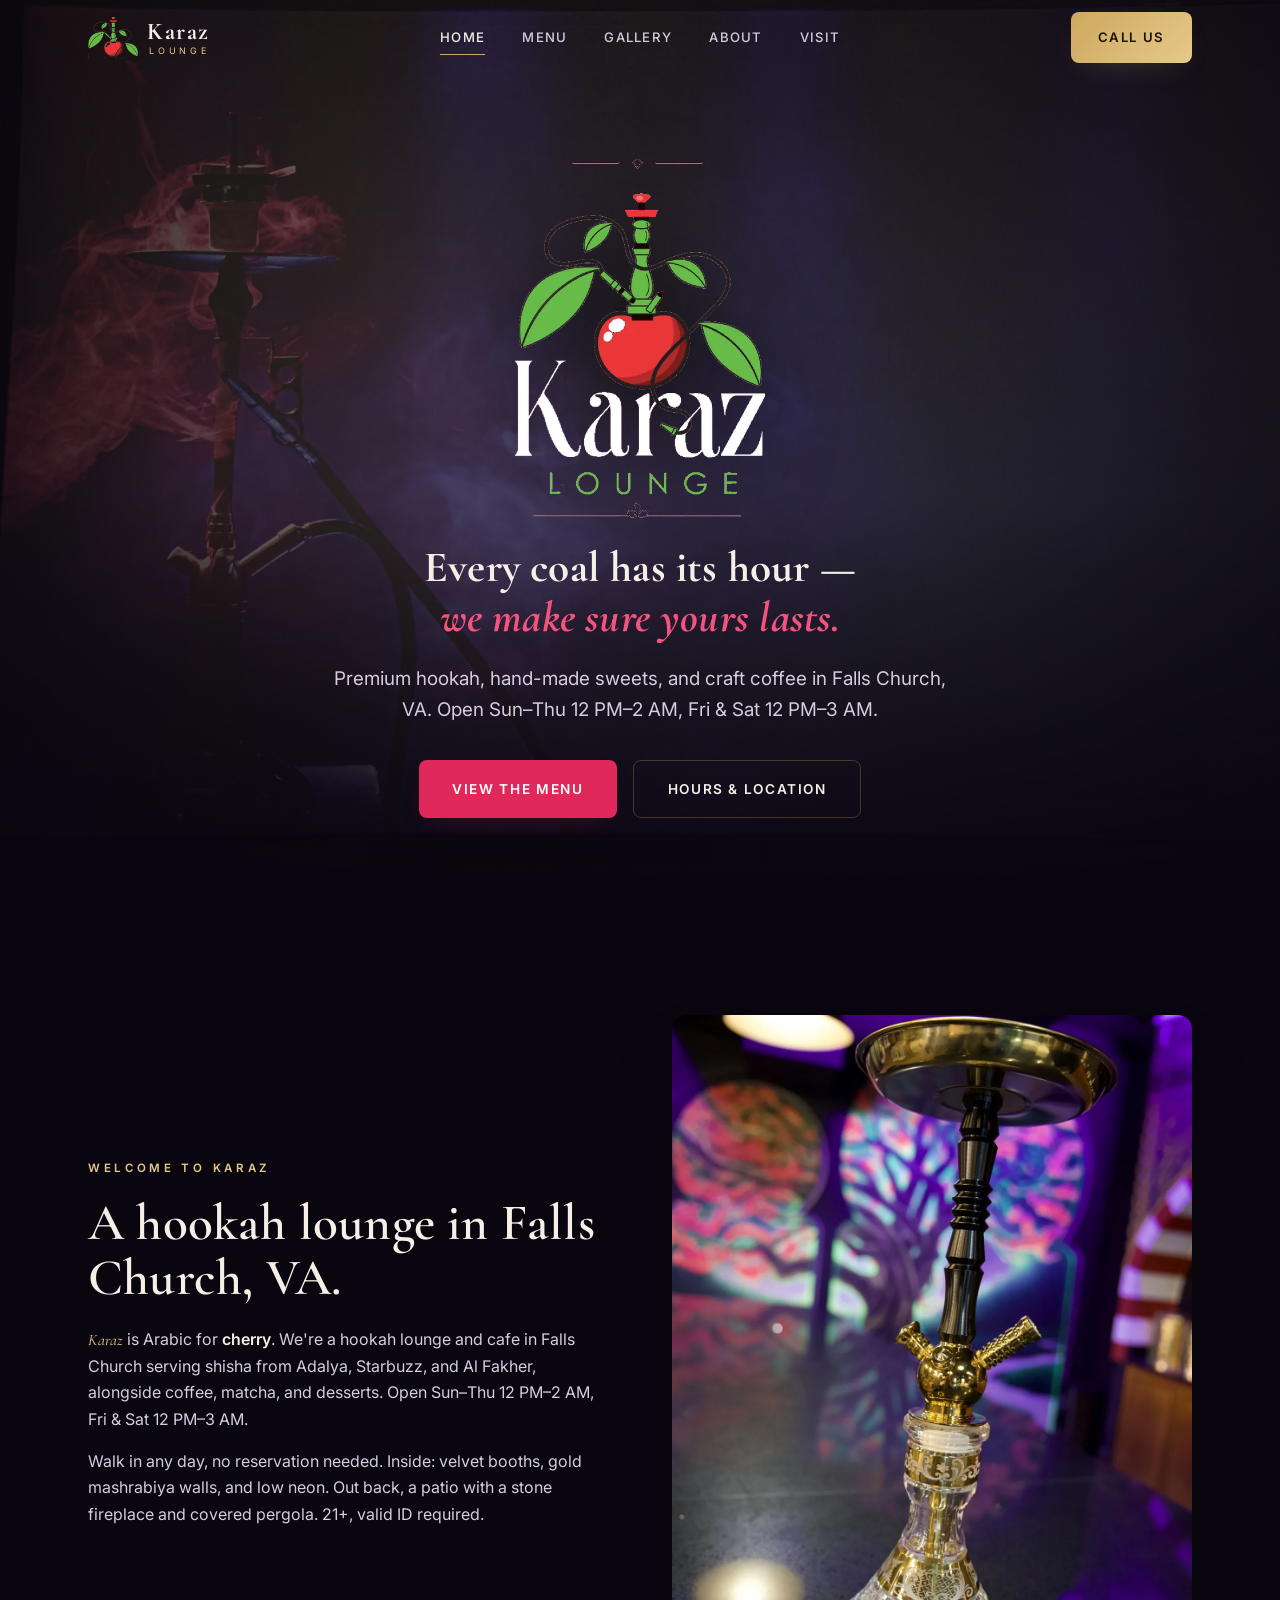
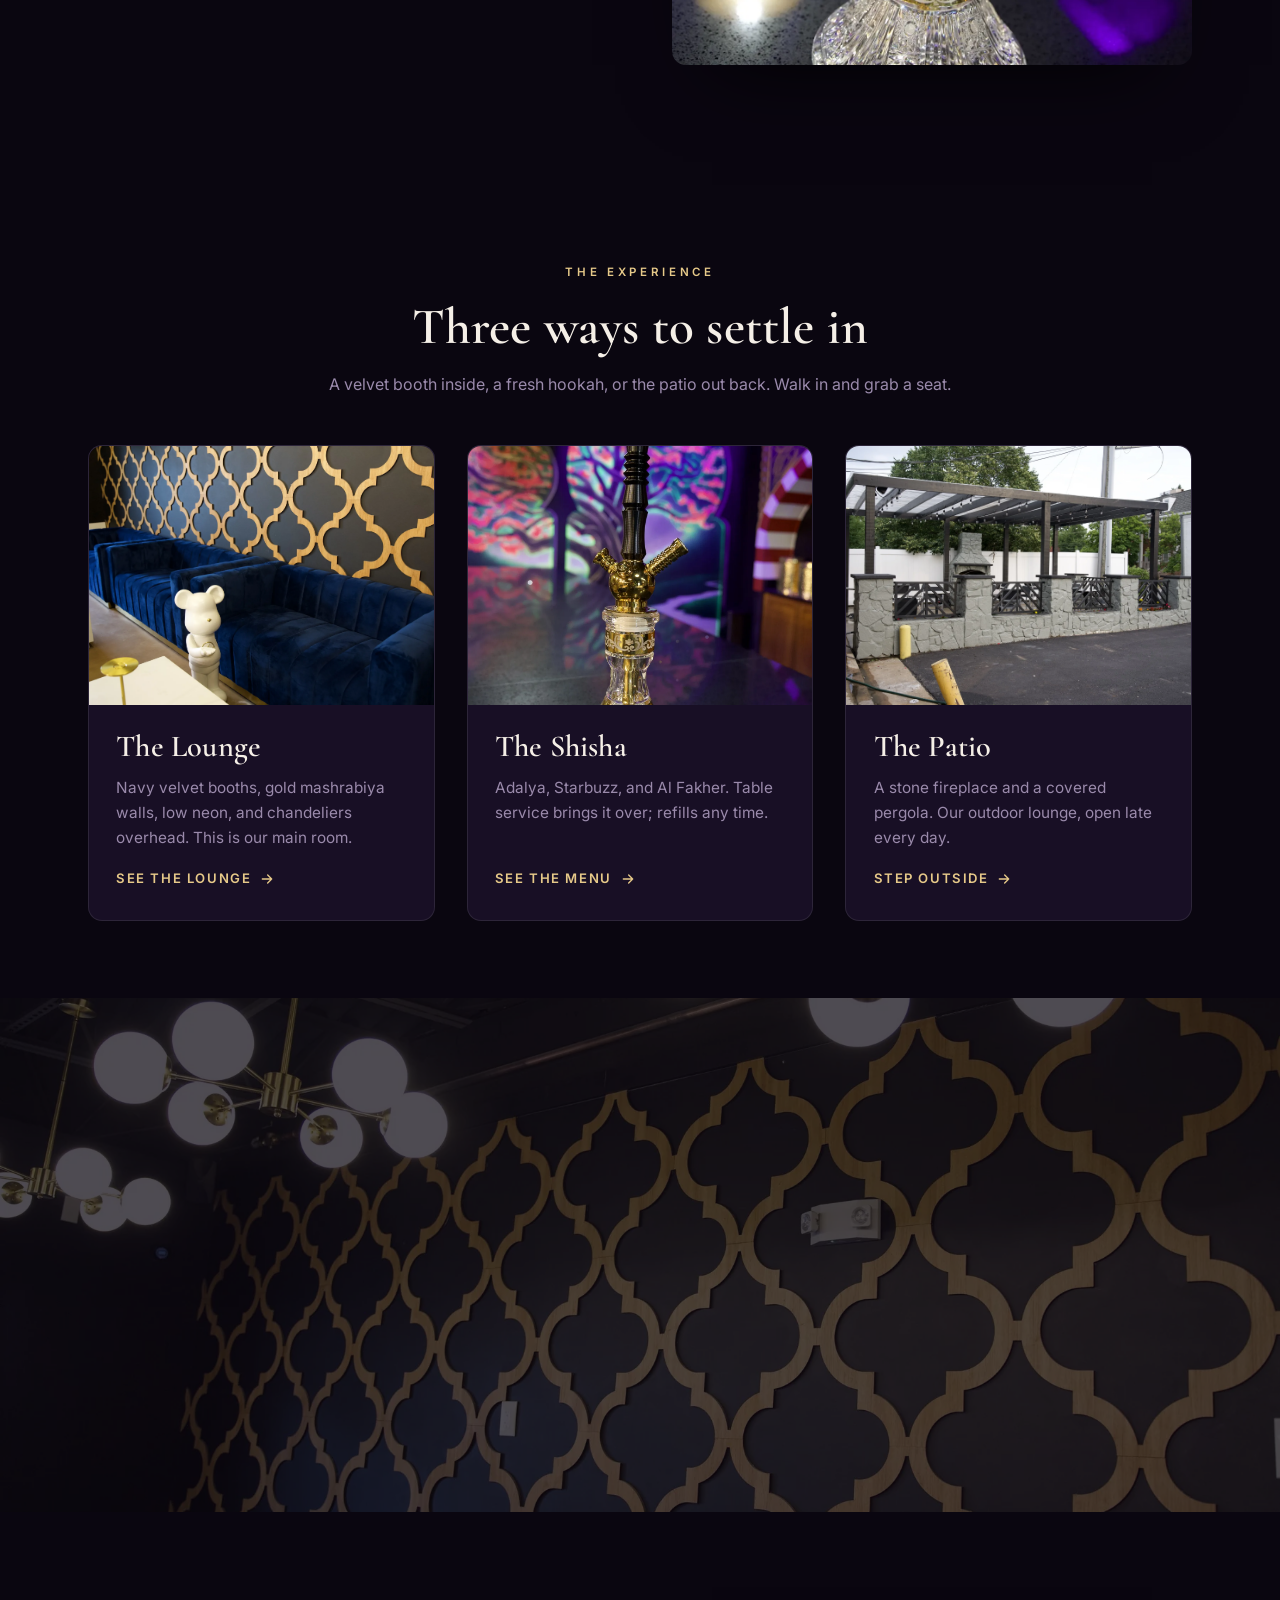
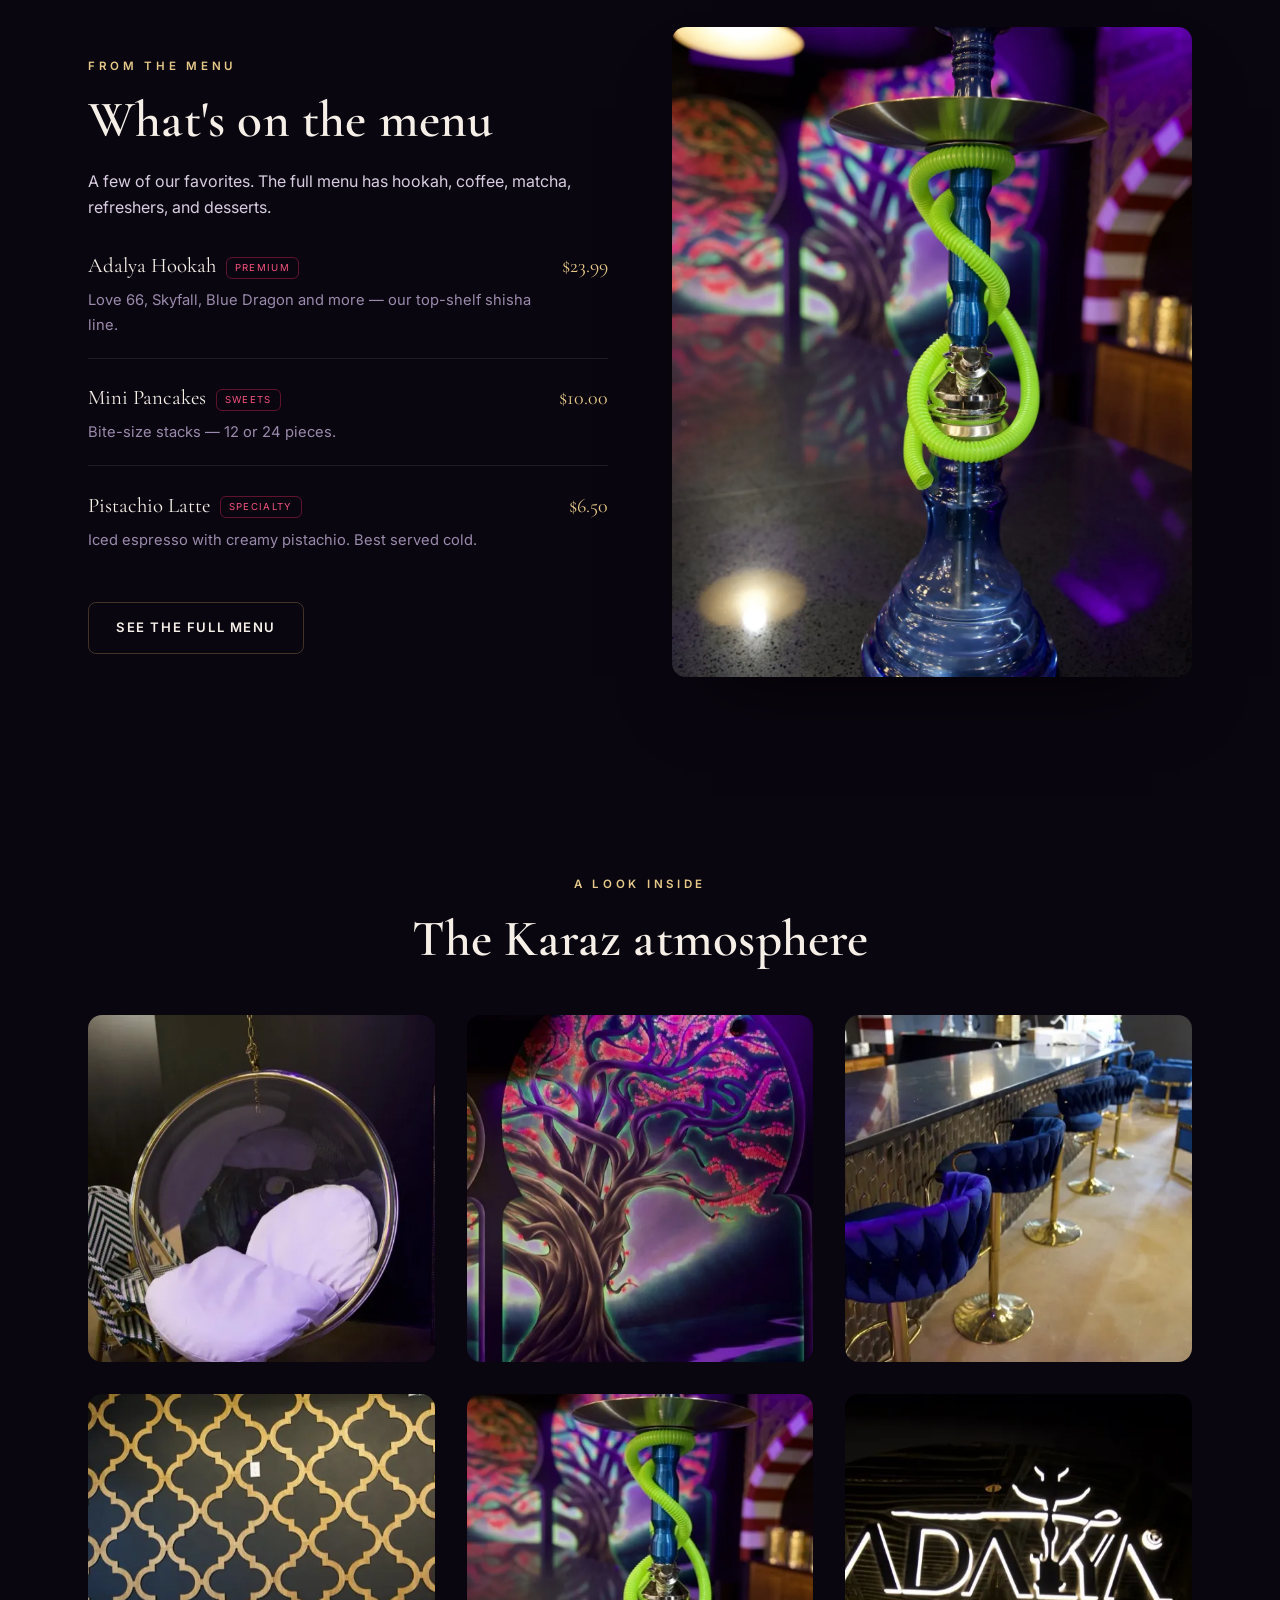
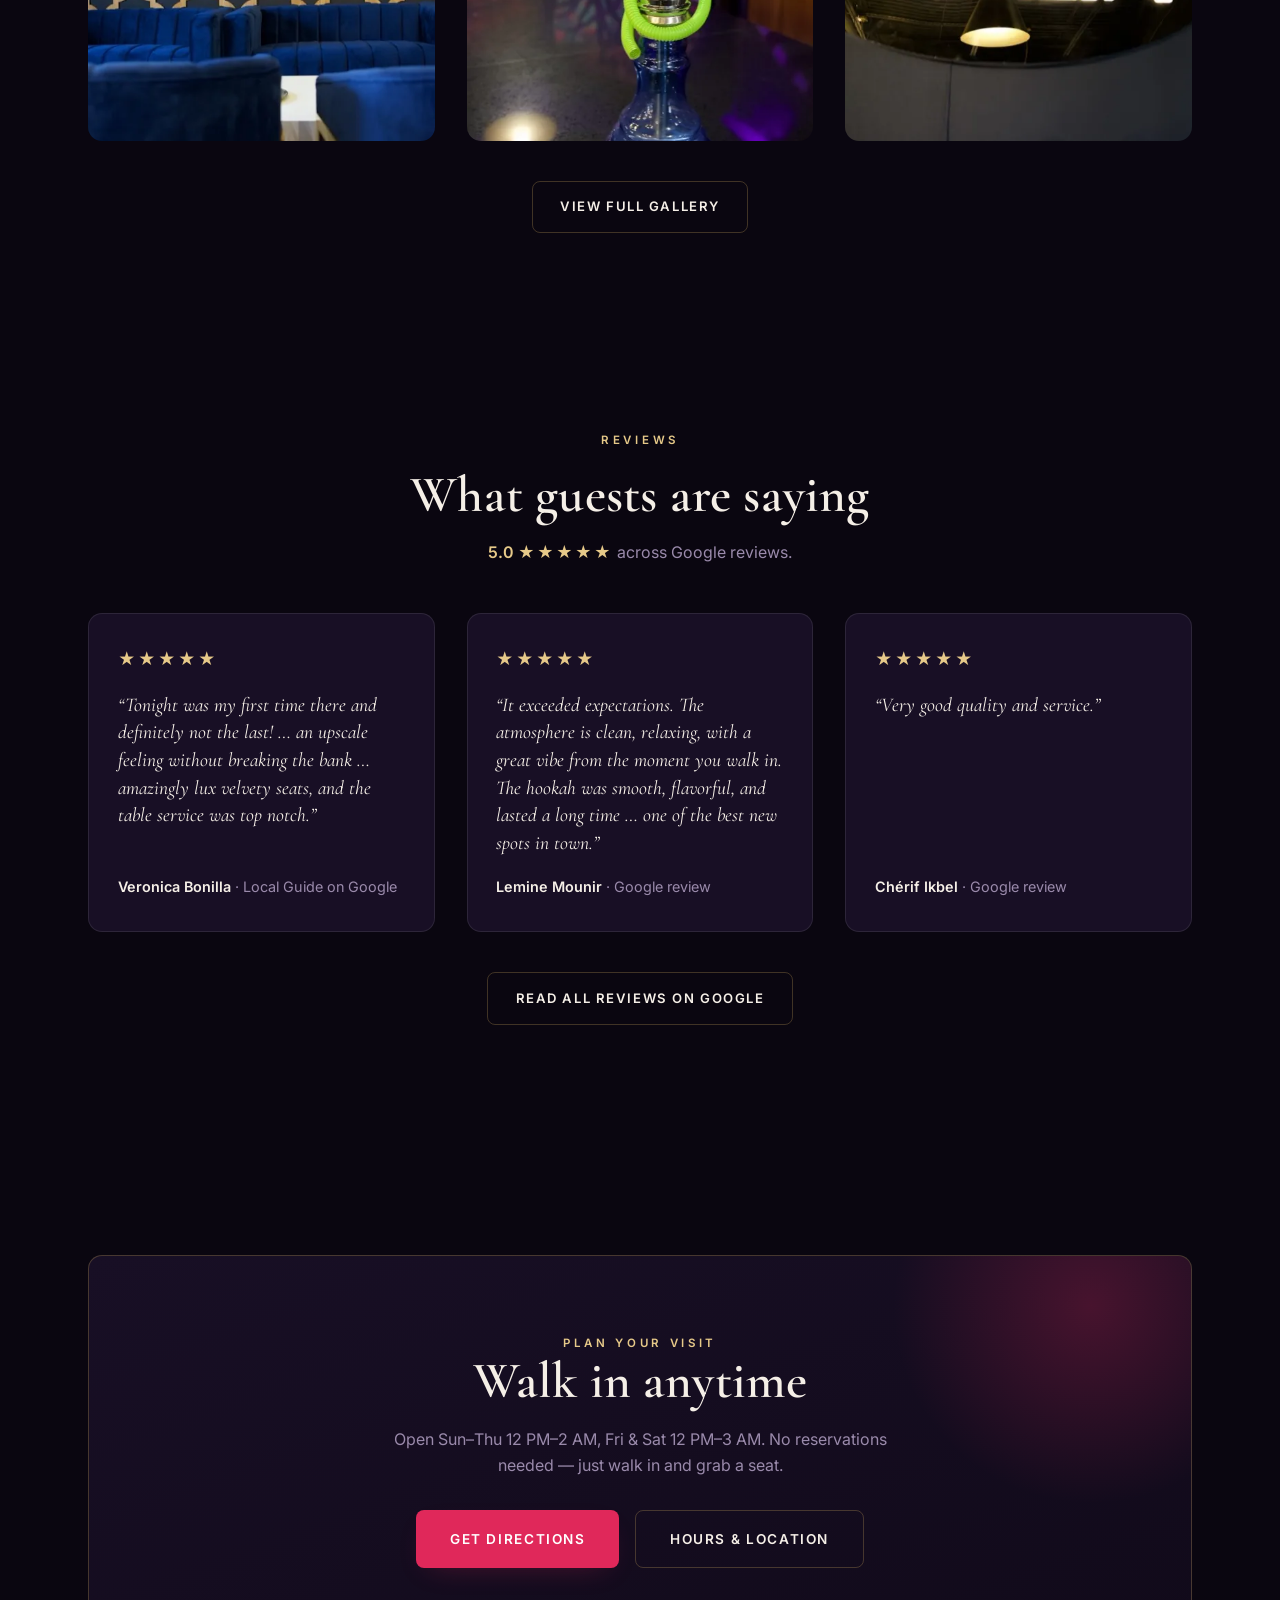
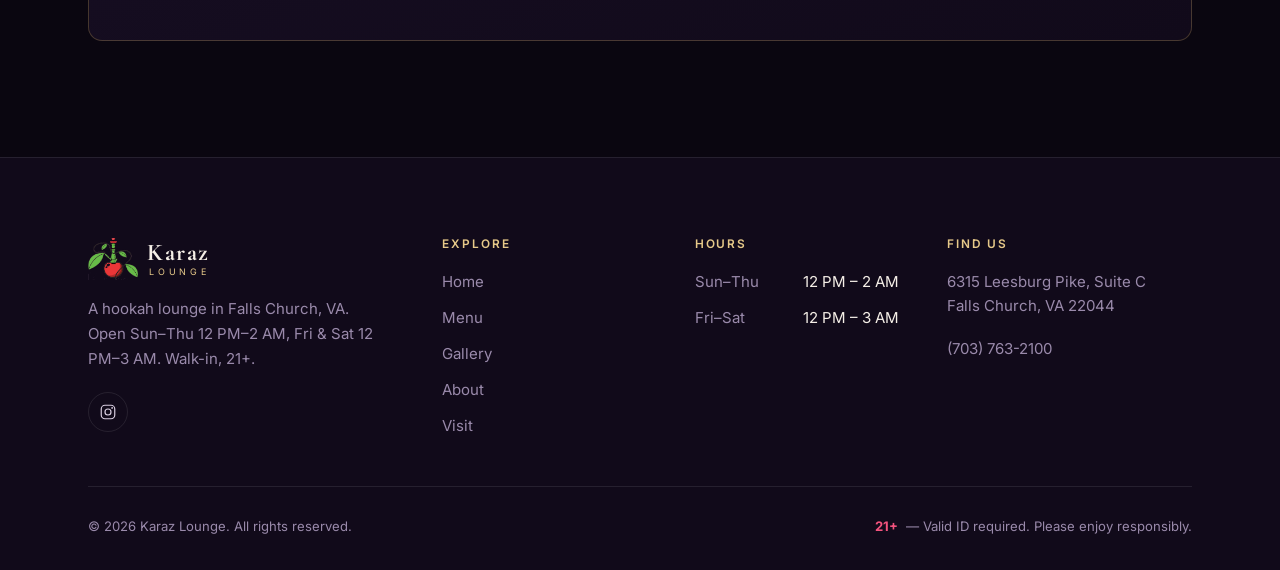
==== commit 26b203bd: "Clarify opening hours wording across all pages" ====
--- a/index.html
+++ b/index.html
@@ -5,7 +5,7 @@
   <script>var d=document.documentElement;d.classList.remove("no-js");d.classList.add("js");</script>
   <meta name="viewport" content="width=device-width, initial-scale=1.0" />
   <title>Hookah Lounge in Falls Church, VA | Karaz Lounge</title>
-  <meta name="description" content="Karaz is a 5-star hookah lounge in Falls Church, VA with premium shisha, coffee, matcha &amp; desserts. Open daily from 12 PM to 2 AM (3 AM Fri &amp; Sat). Walk in, 21+, no reservations." />
+  <meta name="description" content="Karaz is a 5-star hookah lounge in Falls Church, VA with premium shisha, coffee, matcha &amp; desserts. Open Sun–Thu 12 PM–2 AM, Fri &amp; Sat 12 PM–3 AM. Walk in, 21+, no reservations." />
   <meta name="robots" content="index, follow, max-image-preview:large" />
   <link rel="canonical" href="https://karazlounge.com/" />
   <meta name="theme-color" content="#0a0610" />
@@ -16,7 +16,7 @@
   <meta property="og:locale" content="en_US" />
   <meta property="og:url" content="https://karazlounge.com/" />
   <meta property="og:title" content="Hookah Lounge in Falls Church, VA | Karaz Lounge" />
-  <meta property="og:description" content="Premium shisha, coffee, matcha &amp; desserts in Falls Church, VA. Open daily from 12 PM to 2 AM (3 AM Fri &amp; Sat). Walk in, 21+." />
+  <meta property="og:description" content="Premium shisha, coffee, matcha &amp; desserts in Falls Church, VA. Open Sun–Thu 12 PM–2 AM, Fri &amp; Sat 12 PM–3 AM. Walk in, 21+." />
   <meta property="og:image" content="https://karazlounge.com/assets/img/og-share.jpg" />
   <meta property="og:image:width" content="1200" />
   <meta property="og:image:height" content="630" />
@@ -143,7 +143,7 @@
         <div class="hero__inner">
           <img class="hero__logo" src="assets/img/logo-full.webp" alt="Karaz Lounge" width="500" height="720" />
           <h1 class="hero__slogan">Every coal has its hour —<br /><em>we make sure yours lasts.</em></h1>
-          <p class="hero__sub">Premium hookah, hand-made sweets, and craft coffee in Falls Church, VA — open every day from 12 PM — till 2 AM, or 3 AM on Fri &amp; Sat.</p>
+          <p class="hero__sub">Premium hookah, hand-made sweets, and craft coffee in Falls Church, VA. Open Sun–Thu 12 PM–2 AM, Fri &amp; Sat 12 PM–3 AM.</p>
           <div class="hero__cta">
             <a class="btn btn--primary btn--lg" href="menu.html">View the Menu</a>
             <a class="btn btn--ghost btn--lg" href="visit.html#hours">Hours &amp; Location</a>
@@ -159,7 +159,7 @@
           <div class="split__body reveal">
             <span class="eyebrow">Welcome to Karaz</span>
             <h2>A hookah lounge in Falls Church, VA.</h2>
-            <p><em class="script">Karaz</em> is Arabic for <strong>cherry</strong>. We're a hookah lounge and cafe in Falls Church serving shisha from Adalya, Starbuzz, and Al Fakher, alongside coffee, matcha, and desserts. Open every day from 12 PM — till 2 AM, or 3 AM on Fri &amp; Sat.</p>
+            <p><em class="script">Karaz</em> is Arabic for <strong>cherry</strong>. We're a hookah lounge and cafe in Falls Church serving shisha from Adalya, Starbuzz, and Al Fakher, alongside coffee, matcha, and desserts. Open Sun–Thu 12 PM–2 AM, Fri &amp; Sat 12 PM–3 AM.</p>
             <p>Walk in any day, no reservation needed. Inside: velvet booths, gold mashrabiya walls, and low neon. Out back, a patio with a stone fireplace and covered pergola. 21+, valid ID required.</p>
           </div>
           <div class="split__media reveal d1">
@@ -310,7 +310,7 @@
         <div class="cta-band reveal">
           <span class="eyebrow center">Plan Your Visit</span>
           <h2>Walk in anytime</h2>
-          <p>Open every day from 12 PM — till 2 AM, or 3 AM on Fri &amp; Sat. No reservations needed — just walk in and grab a seat.</p>
+          <p>Open Sun–Thu 12 PM–2 AM, Fri &amp; Sat 12 PM–3 AM. No reservations needed — just walk in and grab a seat.</p>
           <div class="hero__cta">
             <a class="btn btn--primary btn--lg" href="https://www.google.com/maps/dir/?api=1&amp;destination=6315+Leesburg+Pike+Suite+C%2C+Falls+Church%2C+VA+22044" target="_blank" rel="noopener">Get Directions</a>
             <a class="btn btn--ghost btn--lg" href="visit.html">Hours &amp; Location</a>
@@ -329,7 +329,7 @@
             <img class="logo-mark" src="assets/img/logo-mark.png" alt="" />
             <span class="logo-text"><span class="logo-name">Karaz</span><span class="logo-sub">Lounge</span></span>
           </a>
-          <p>A hookah lounge in Falls Church, VA. Open every day from 12 PM — till 2 AM, or 3 AM on Fri &amp; Sat. Walk-in, 21+.</p>
+          <p>A hookah lounge in Falls Church, VA. Open Sun–Thu 12 PM–2 AM, Fri &amp; Sat 12 PM–3 AM. Walk-in, 21+.</p>
           <div class="socials">
             <a href="https://www.instagram.com/karaz.lounge" target="_blank" rel="noopener" aria-label="Karaz on Instagram"><svg width="18" height="18" viewBox="0 0 24 24" fill="none" aria-hidden="true"><rect x="3" y="3" width="18" height="18" rx="5" stroke="currentColor" stroke-width="1.6"/><circle cx="12" cy="12" r="4" stroke="currentColor" stroke-width="1.6"/><circle cx="17.5" cy="6.5" r="1.2" fill="currentColor"/></svg></a>
             <!-- Facebook & TikTok hidden until those accounts exist. To restore: uncomment and swap the placeholder handle.
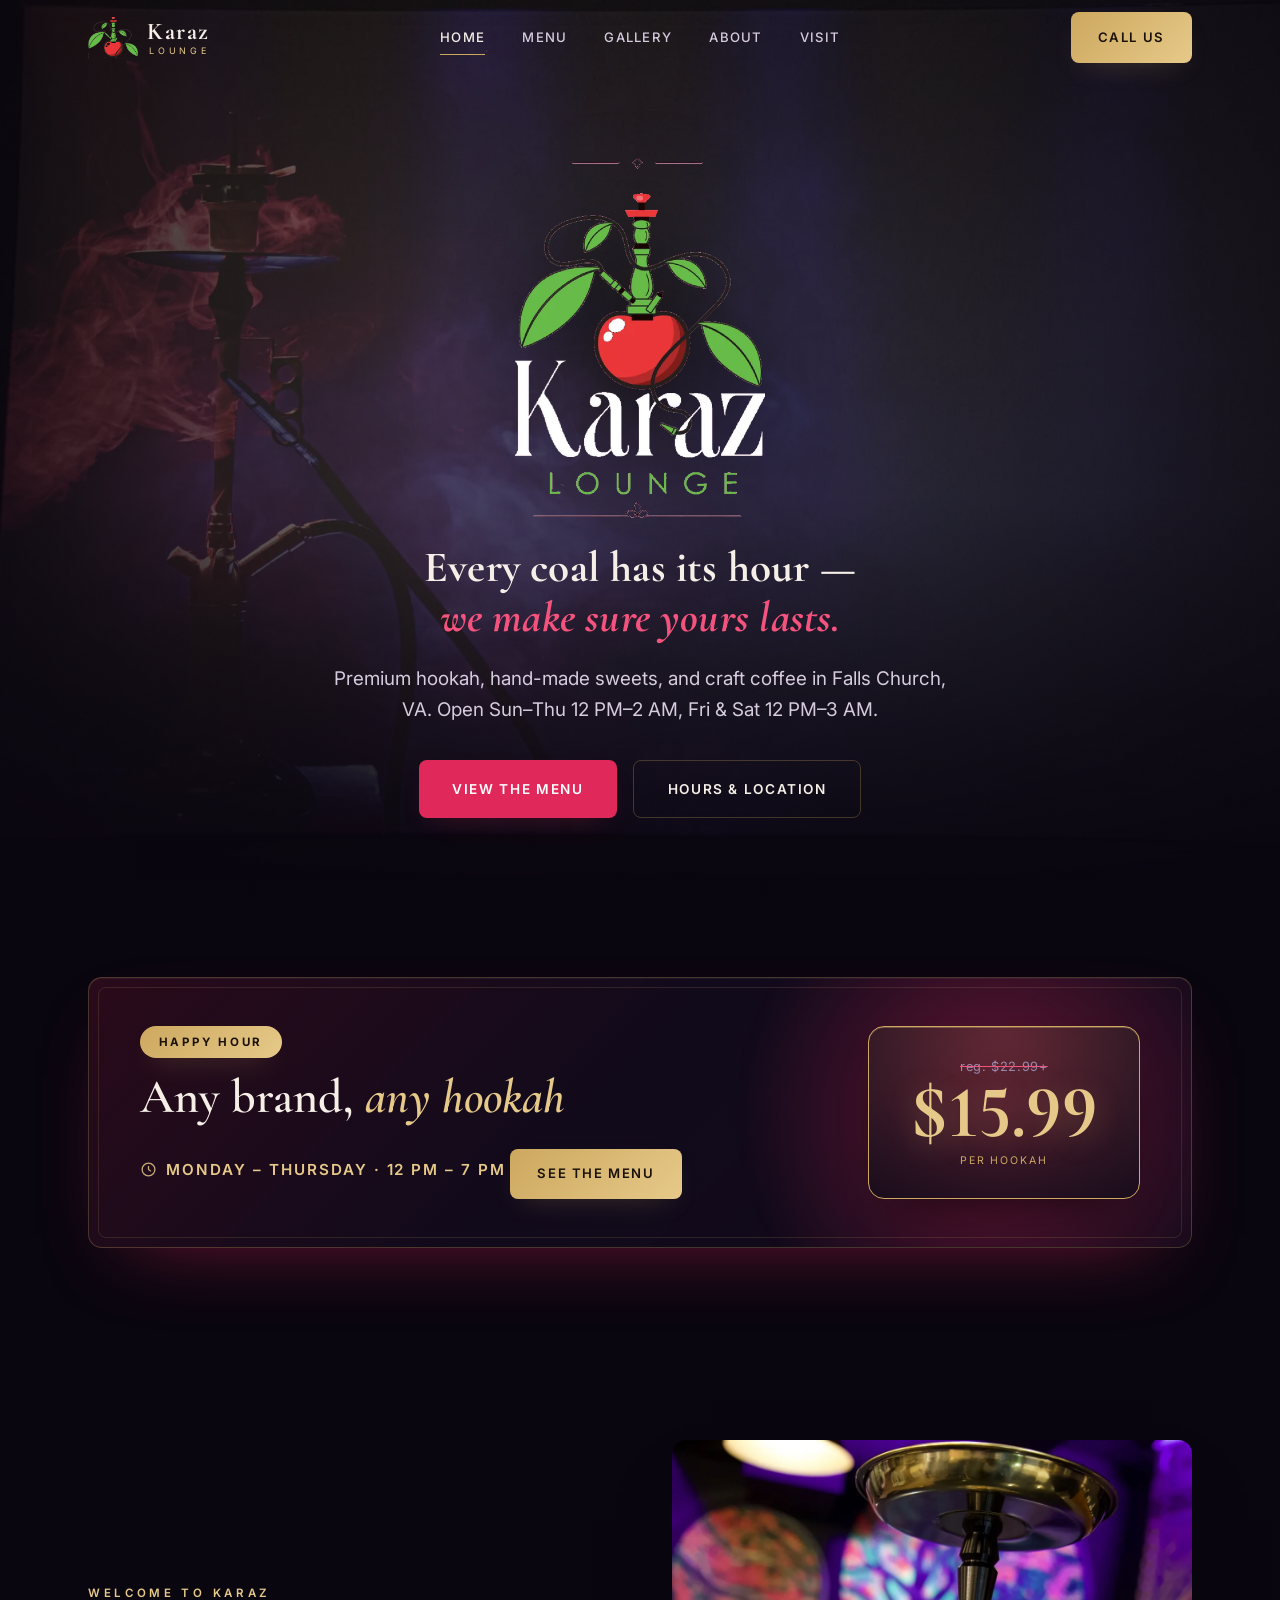
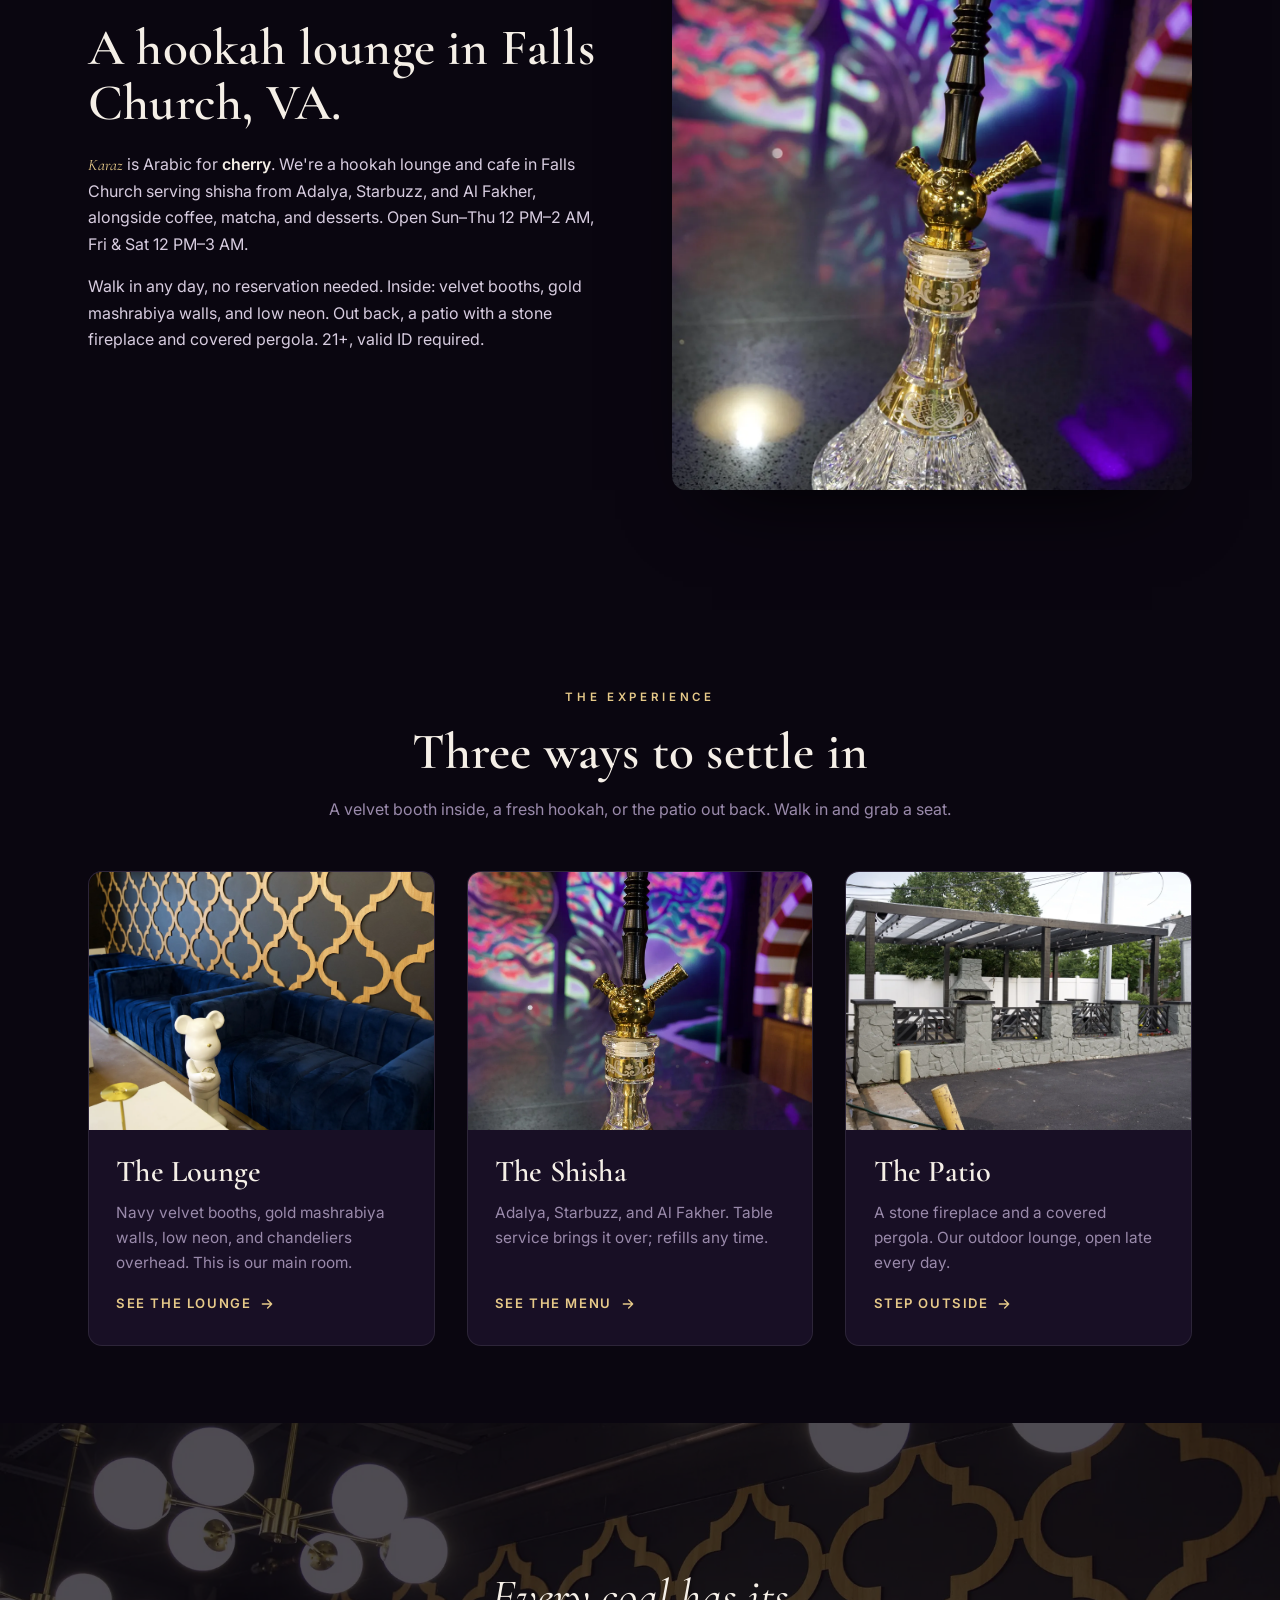
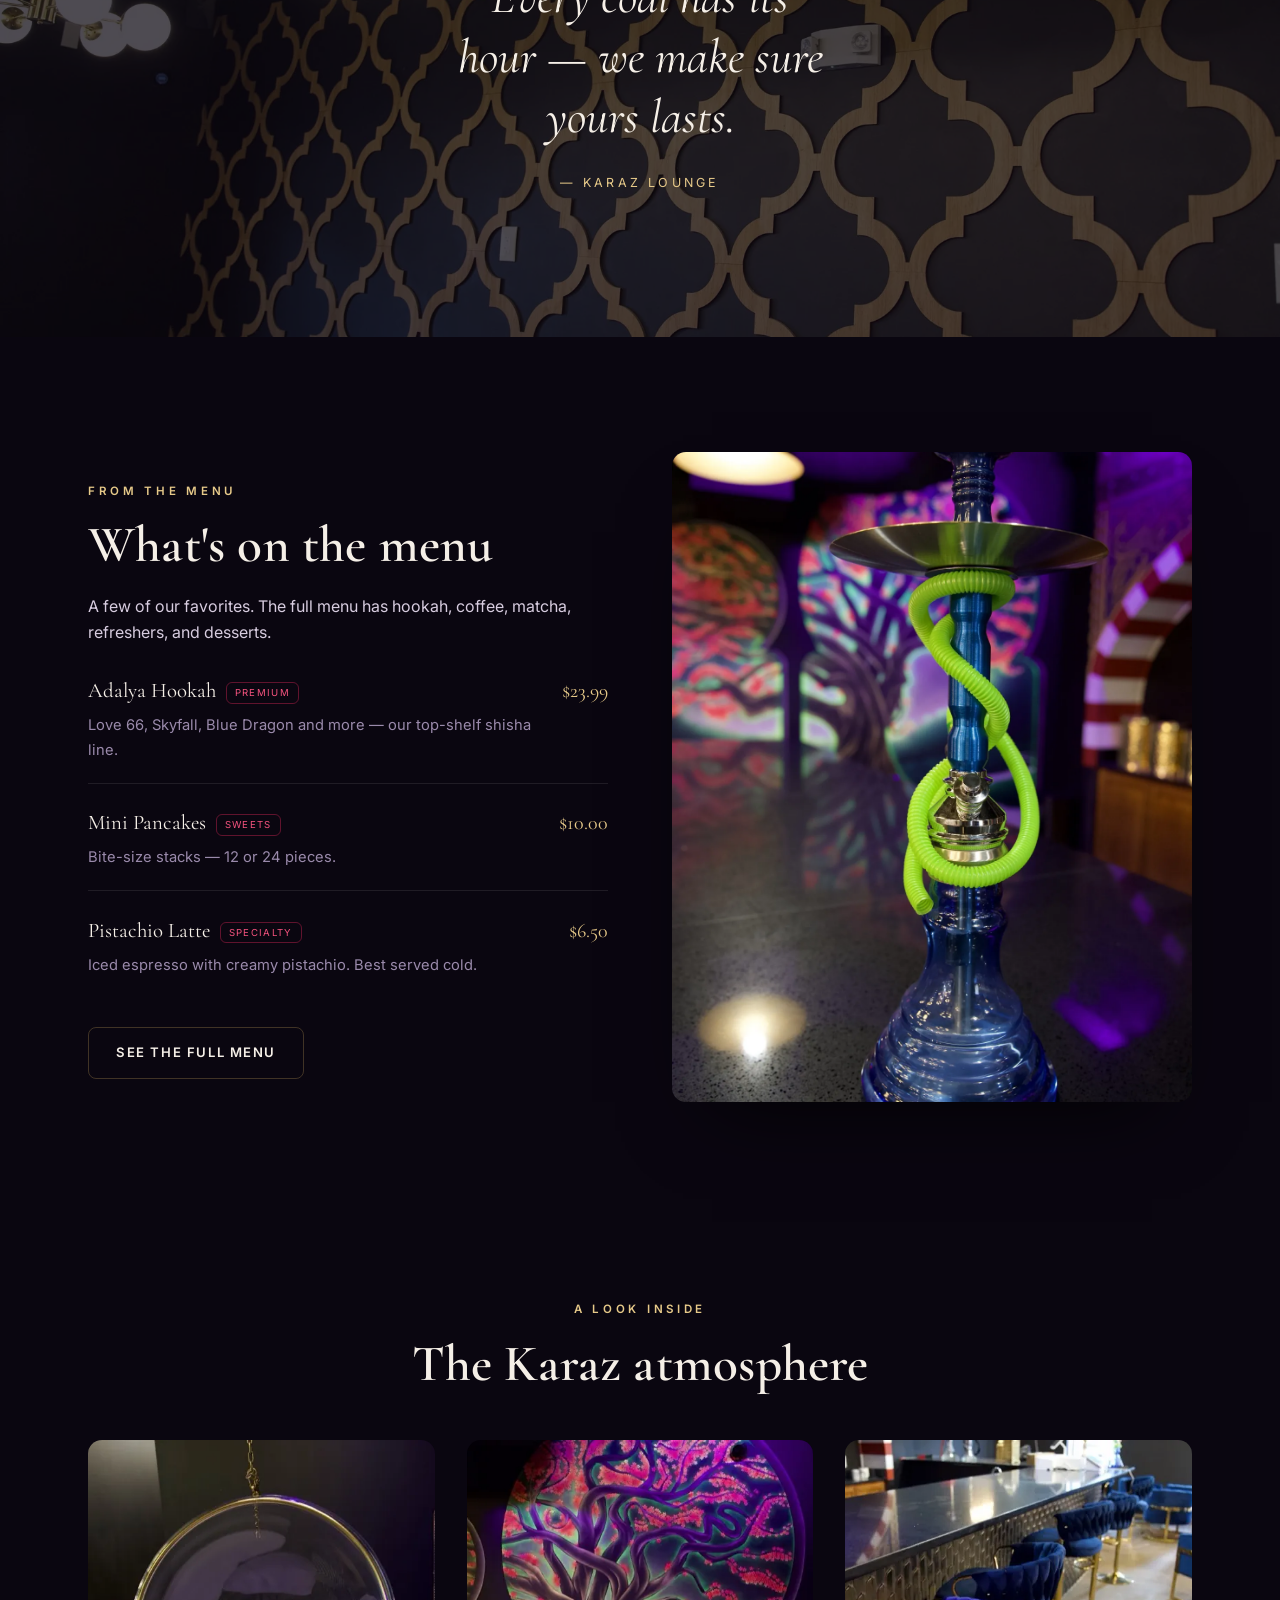
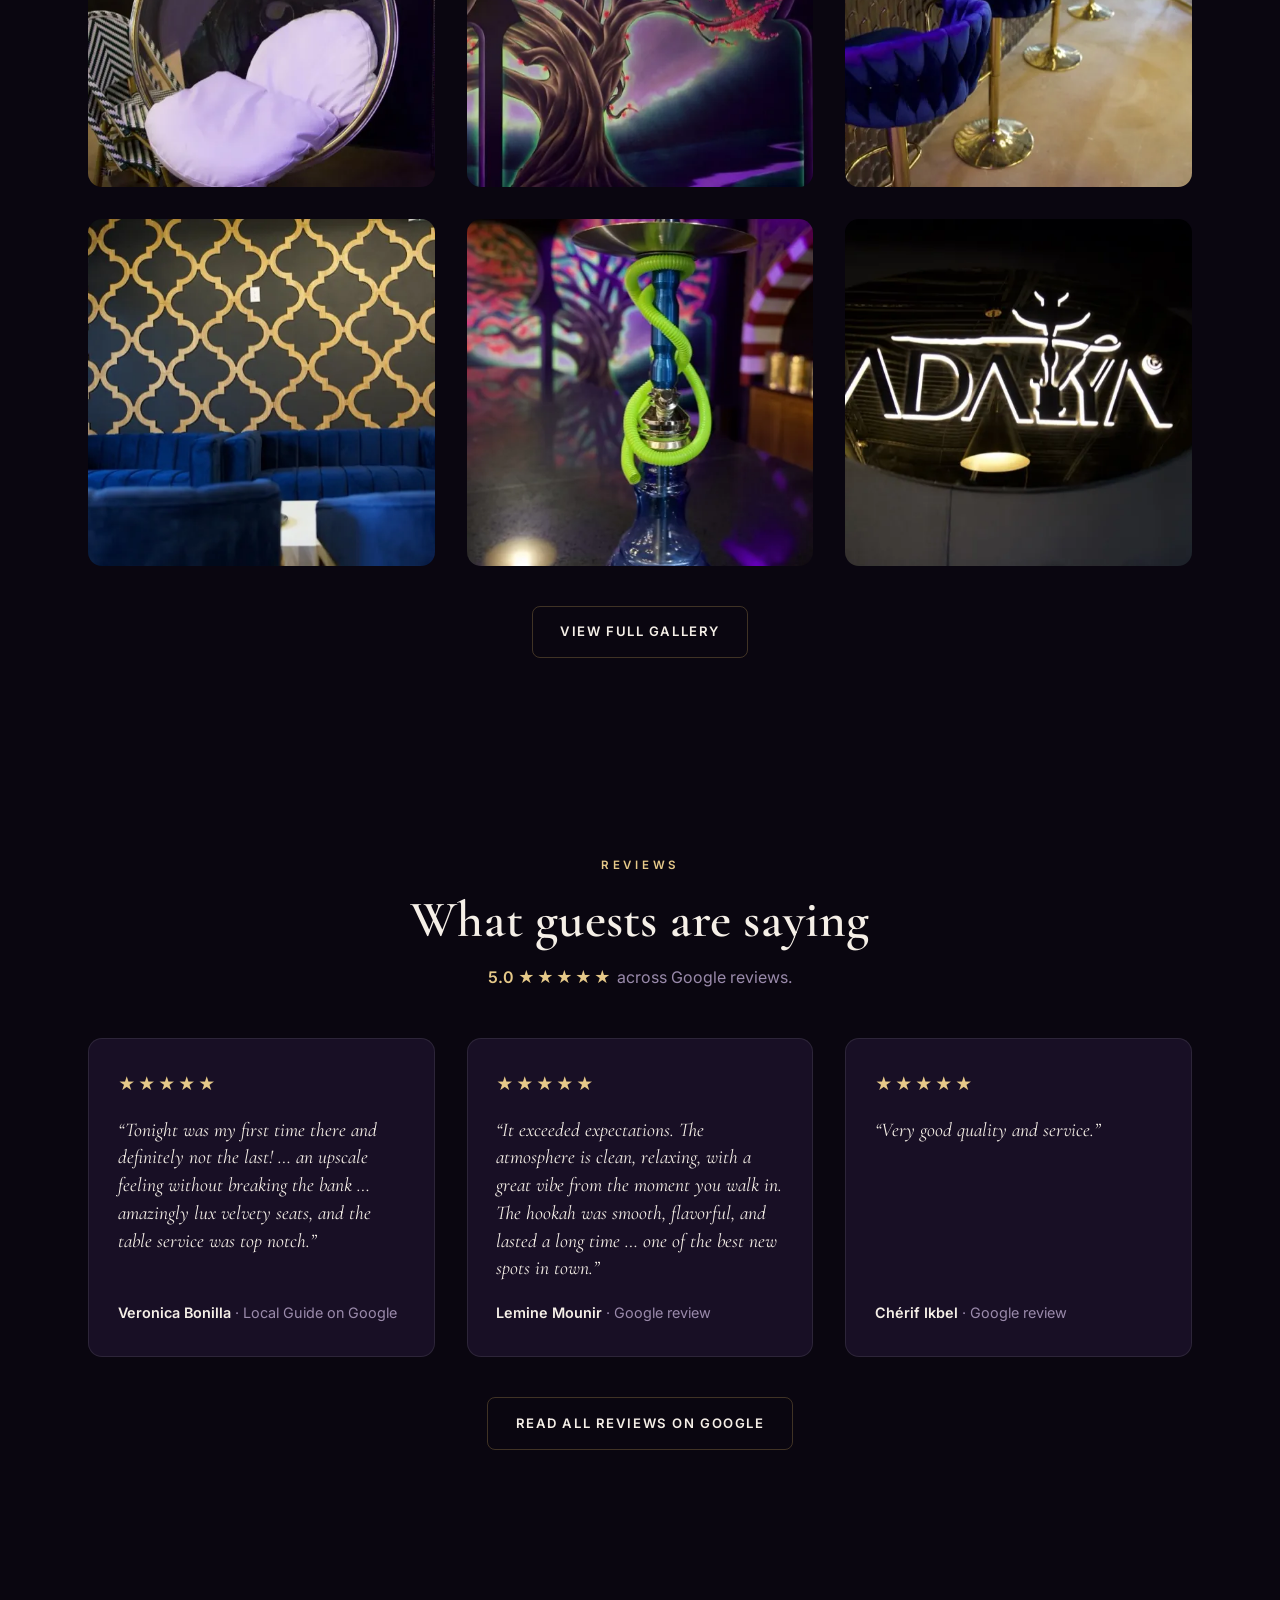
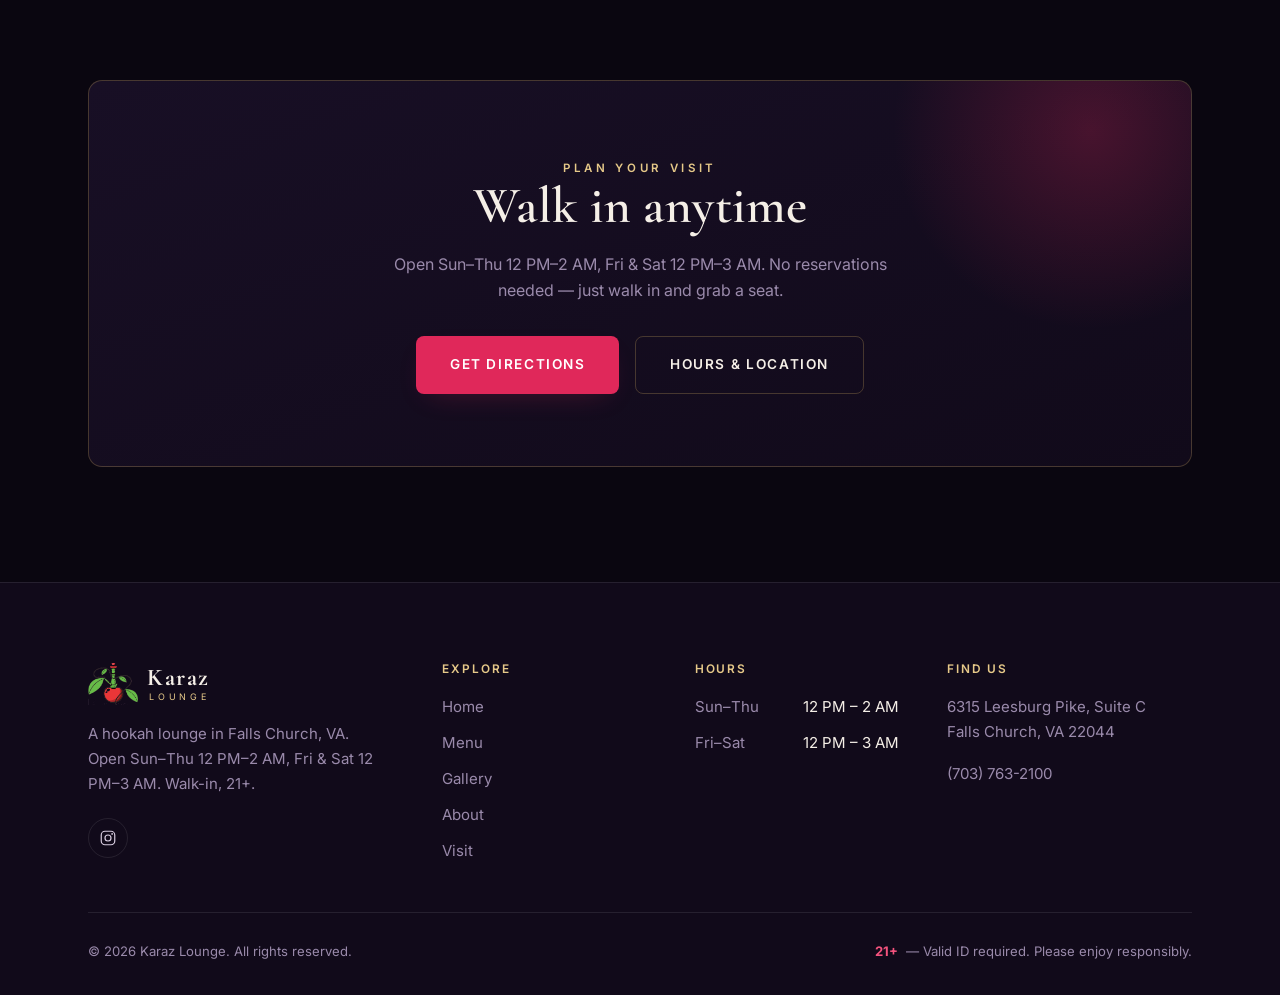
==== commit b4f67efa: "Add Happy Hour offer band to the home and menu pages" ====
--- a/index.html
+++ b/index.html
@@ -152,6 +152,29 @@
       </div>
     </section>
 
+    <!-- ============ HAPPY HOUR ============ -->
+    <section class="section section--tight">
+      <div class="container">
+        <div class="promo-band reveal">
+          <span class="promo-band__glow" aria-hidden="true"></span>
+          <div class="promo-band__pitch">
+            <span class="promo-band__tag">Happy Hour</span>
+            <p class="promo-band__deal">Any brand, <em>any hookah</em></p>
+            <p class="promo-band__when">
+              <svg width="17" height="17" viewBox="0 0 24 24" fill="none" aria-hidden="true"><circle cx="12" cy="12" r="9" stroke="currentColor" stroke-width="1.8"/><path d="M12 7.5V12l3 2" stroke="currentColor" stroke-width="1.8" stroke-linecap="round" stroke-linejoin="round"/></svg>
+              Monday – Thursday · 12 PM – 7 PM
+            </p>
+            <a class="btn btn--gold promo-band__cta" href="menu.html">See the menu</a>
+          </div>
+          <div class="promo-band__seal">
+            <span class="promo-band__was">reg. $22.99+</span>
+            <span class="promo-band__amt">$15.99</span>
+            <span class="promo-band__unit">per hookah</span>
+          </div>
+        </div>
+      </div>
+    </section>
+
     <!-- ============ WELCOME ============ -->
     <section class="section">
       <div class="container">
--- a/assets/css/styles.css
+++ b/assets/css/styles.css
@@ -328,6 +328,94 @@
 .price-badge { margin-left: auto; font-family: var(--display); font-size: 1.35rem; color: var(--gold-200); white-space: nowrap; }
 .price-badge small { font-family: var(--body); font-size: .68rem; color: var(--muted); letter-spacing: .03em; }
 .cat-note { font-size: .86rem; color: var(--muted); margin: -.6rem 0 1.4rem; }
+
+/* ---------- Happy Hour offer band ---------- */
+.promo-band {
+  position: relative; overflow: hidden; isolation: isolate;
+  display: grid; grid-template-columns: 1fr auto; align-items: center;
+  gap: clamp(1.6rem, 4vw, 3.5rem);
+  border: 1px solid var(--line-2); border-radius: var(--radius);
+  padding: clamp(1.9rem, 4vw, 3rem) clamp(1.7rem, 4vw, 3.2rem);
+  background: linear-gradient(135deg, rgba(224,40,90,.15), rgba(24,15,37,.55) 46%, var(--ink-700));
+  box-shadow: 0 30px 80px -42px rgba(224,40,90,.55), inset 0 1px 0 rgba(255,255,255,.05);
+}
+/* inner gold hairline frame */
+.promo-band::after {
+  content: ""; position: absolute; inset: 9px; border: 1px solid var(--line-2);
+  border-radius: 8px; pointer-events: none; opacity: .55;
+}
+/* breathing cherry glow */
+.promo-band__glow {
+  position: absolute; z-index: -1; right: -6%; top: 50%;
+  width: min(58%, 520px); aspect-ratio: 1; transform: translateY(-50%);
+  border-radius: 50%; filter: blur(8px);
+  background: radial-gradient(circle, rgba(224,40,90,.42), transparent 70%);
+  animation: promoGlow 5s var(--ease) infinite;
+}
+
+.promo-band__tag {
+  display: inline-block;
+  font-family: var(--body); font-weight: 700; text-transform: uppercase;
+  letter-spacing: .24em; font-size: .72rem; color: #1a1206;
+  background: linear-gradient(135deg, var(--gold), var(--gold-200));
+  border-radius: 999px; padding: .42rem 1.15rem;
+  box-shadow: 0 12px 26px -14px rgba(205,168,95,.8);
+}
+.promo-band__deal {
+  font-family: var(--display); font-weight: 600; line-height: 1.04;
+  font-size: clamp(1.9rem, 4.4vw, 3rem); color: var(--cream); margin: .95rem 0 0;
+}
+.promo-band__deal em { font-style: italic; color: var(--gold-200); }
+.promo-band__when {
+  display: inline-flex; align-items: center; gap: .55rem; margin: 1rem 0 0;
+  color: var(--gold-200); font-weight: 600; text-transform: uppercase;
+  letter-spacing: .13em; font-size: clamp(.8rem, 1.6vw, .95rem);
+}
+.promo-band__when svg { flex: none; opacity: .85; }
+.promo-band__cta { margin-top: 1.6rem; }
+/* space the band off the first menu card on the menu page */
+.menu-panel .promo-band { margin-bottom: 2rem; }
+
+/* price seal */
+.promo-band__seal {
+  flex: none; text-align: center; position: relative;
+  display: flex; flex-direction: column; align-items: center; justify-content: center; gap: 0;
+  padding: clamp(1.3rem, 2.6vw, 1.8rem) clamp(1.7rem, 3.2vw, 2.6rem);
+  border: 1px solid var(--gold); border-radius: 16px;
+  background: radial-gradient(120% 120% at 50% 0%, rgba(205,168,95,.15), rgba(17,10,26,.85));
+  box-shadow: 0 22px 50px -28px rgba(0,0,0,.85), inset 0 1px 0 rgba(230,201,137,.32);
+}
+.promo-band__was {
+  font-family: var(--body); font-size: .8rem; letter-spacing: .05em; margin: 0;
+  color: var(--muted); text-decoration: line-through; text-decoration-color: var(--cherry-200);
+}
+.promo-band__amt {
+  font-family: var(--display); font-weight: 700; color: var(--gold-200);
+  font-size: clamp(3.2rem, 7vw, 4.6rem); line-height: .9; margin: .2rem 0 .35rem;
+  font-variant-numeric: lining-nums; font-feature-settings: "lnum" 1;
+  text-shadow: 0 6px 30px rgba(205,168,95,.3);
+}
+.promo-band__unit {
+  font-family: var(--body); text-transform: uppercase; margin: 0;
+  letter-spacing: .18em; font-size: .66rem; color: var(--gold);
+}
+
+@keyframes promoGlow {
+  0%, 100% { opacity: .65; transform: translateY(-50%) scale(1); }
+  50% { opacity: 1; transform: translateY(-50%) scale(1.1); }
+}
+@media (prefers-reduced-motion: reduce) { .promo-band__glow { animation: none; } }
+
+@media (max-width: 720px) {
+  .promo-band { grid-template-columns: 1fr; text-align: center; gap: 1.7rem; }
+  .promo-band__pitch { display: flex; flex-direction: column; align-items: center; }
+  .promo-band__when { justify-content: center; }
+  .promo-band__glow { top: 0; transform: none; right: 50%; margin-right: -29%; }
+  @keyframes promoGlow {
+    0%, 100% { opacity: .6; transform: scale(1); }
+    50% { opacity: 1; transform: scale(1.1); }
+  }
+}
 
 .flavor.plain { display: flex; align-items: center; }
 .flavor.plain b { margin: 0; font-size: 1rem; }
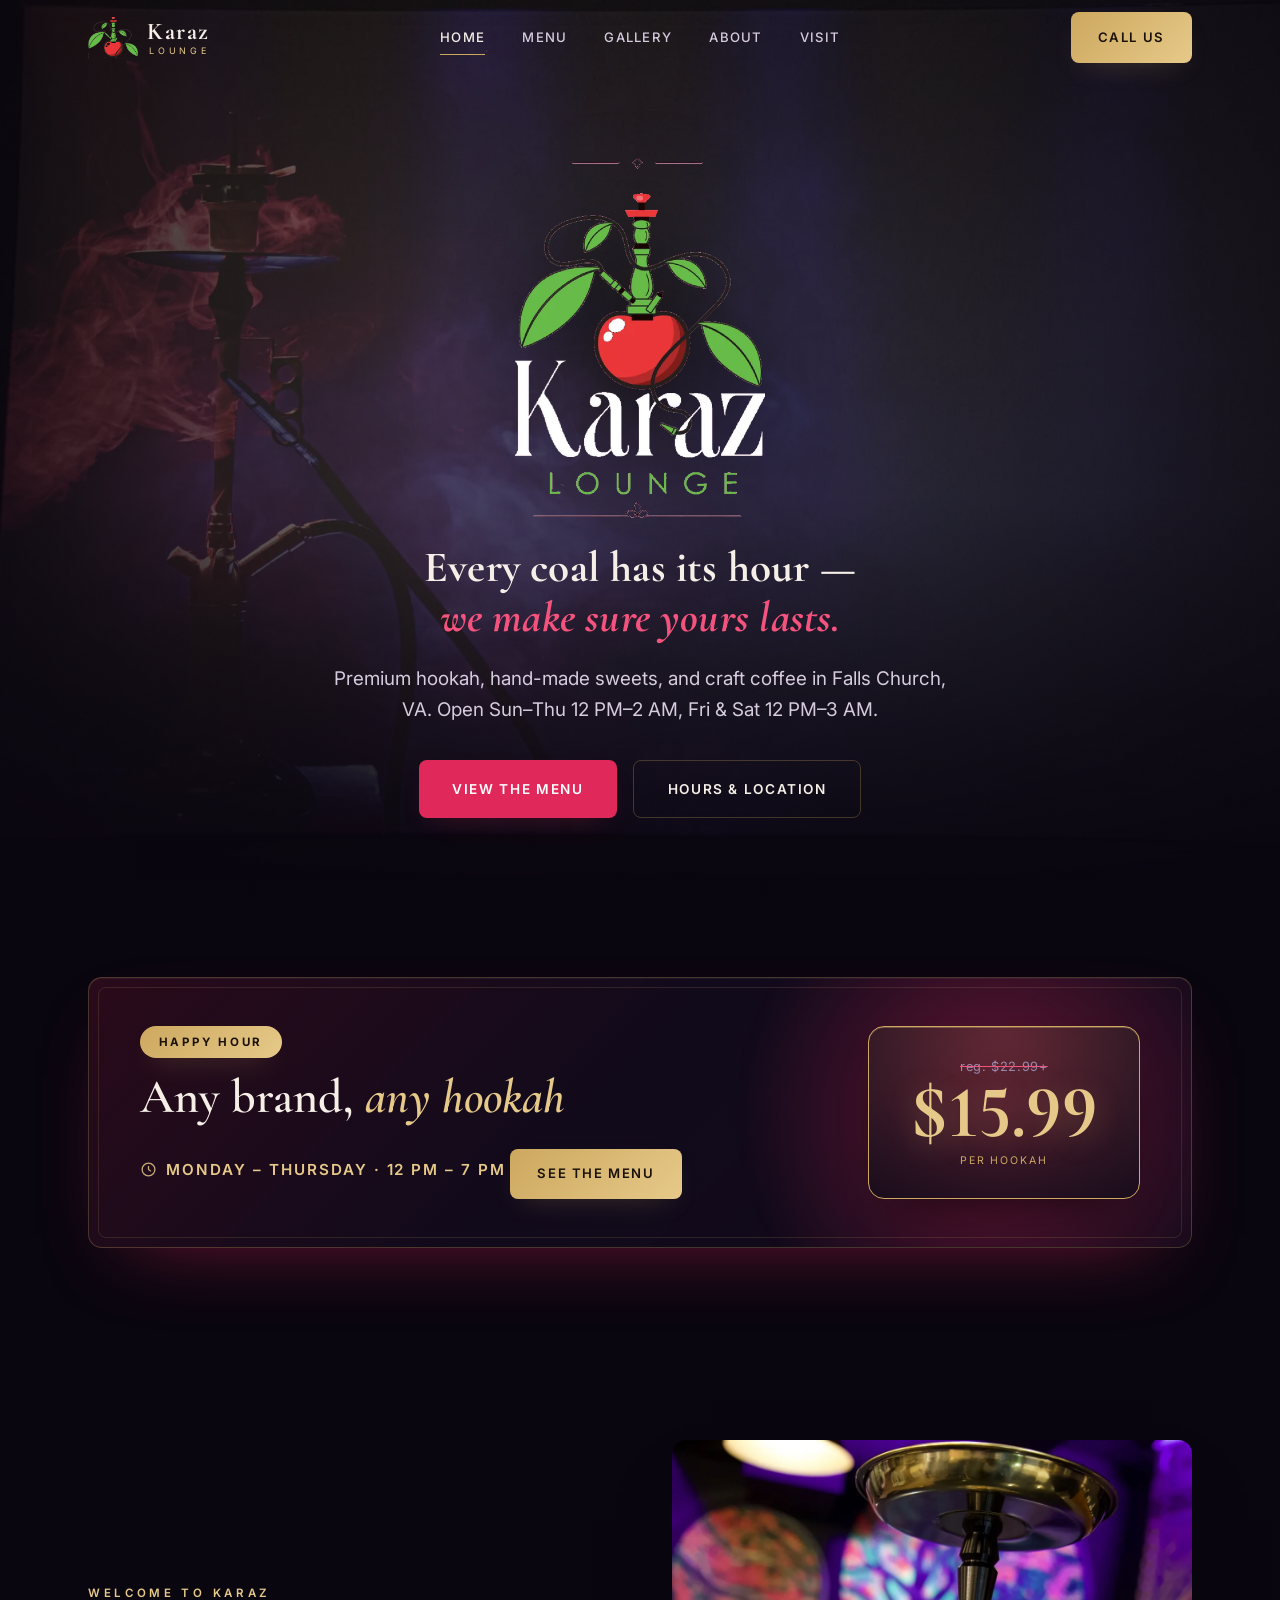
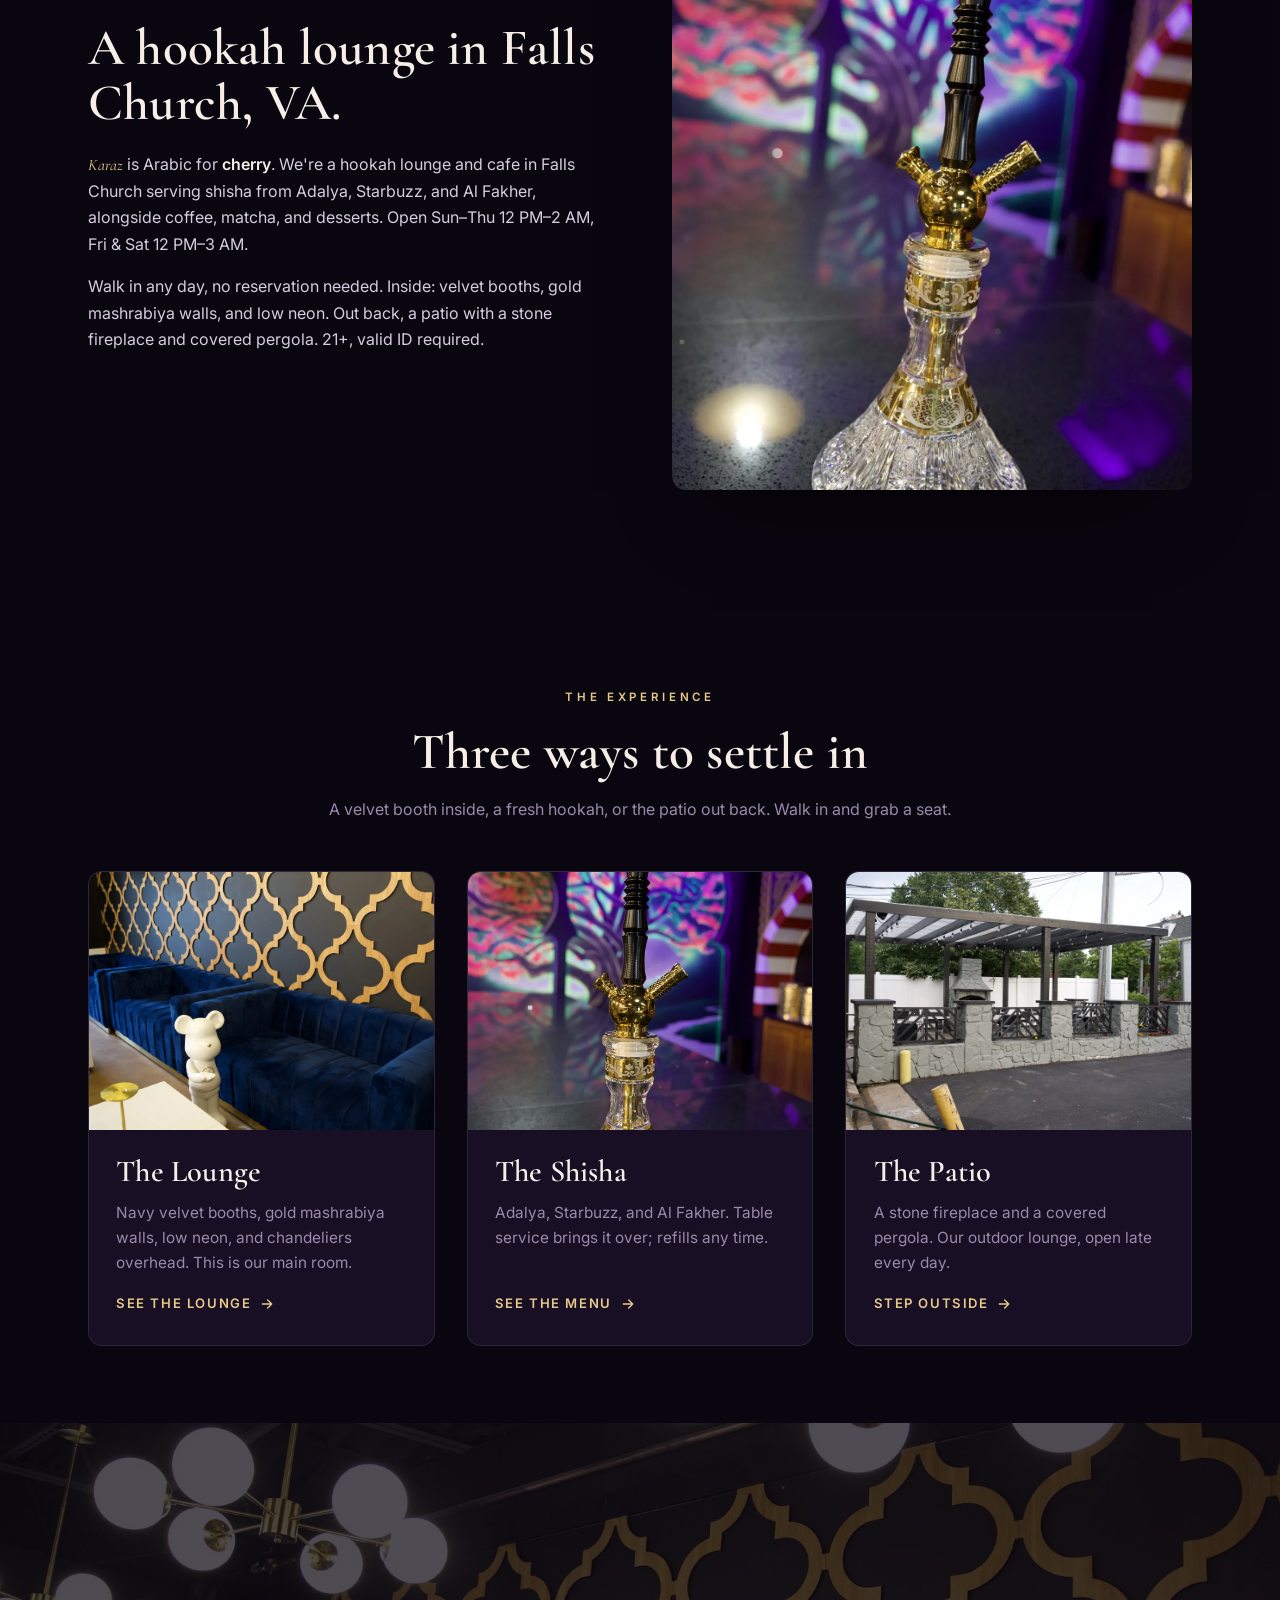
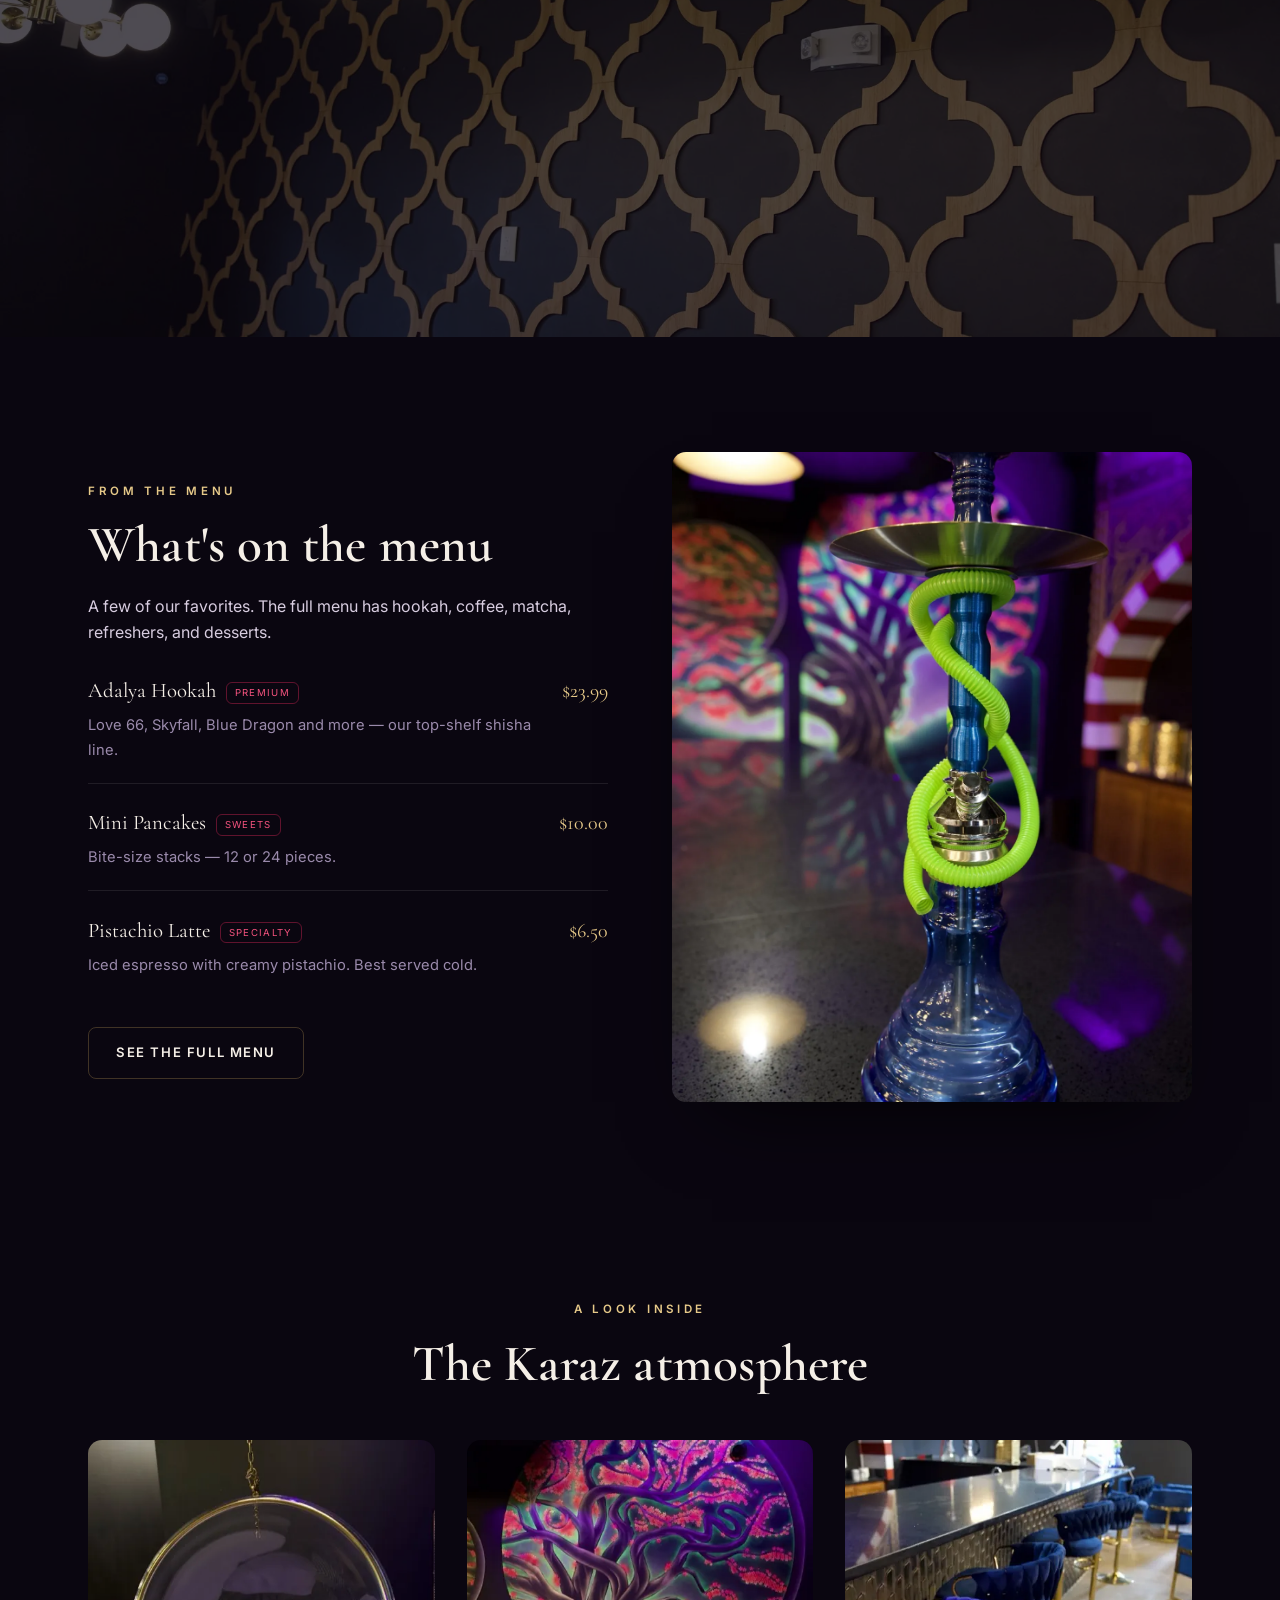
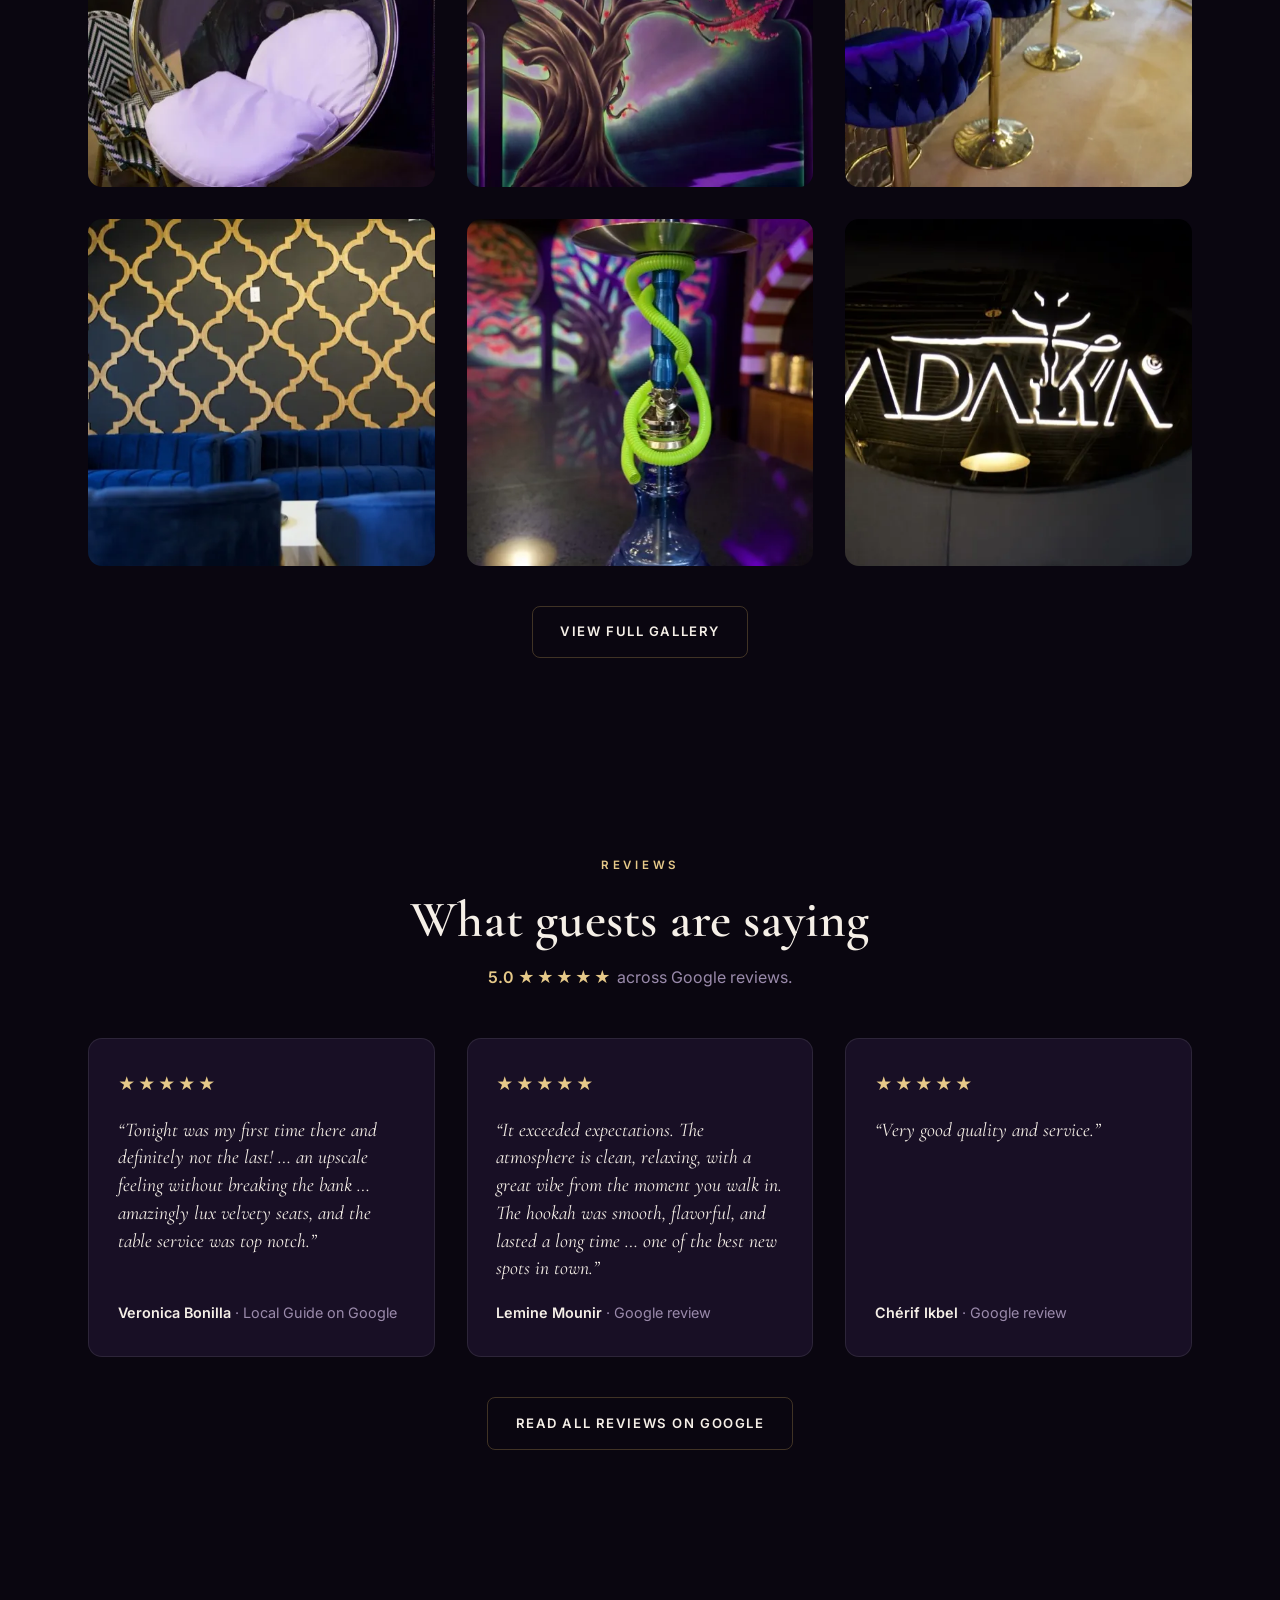
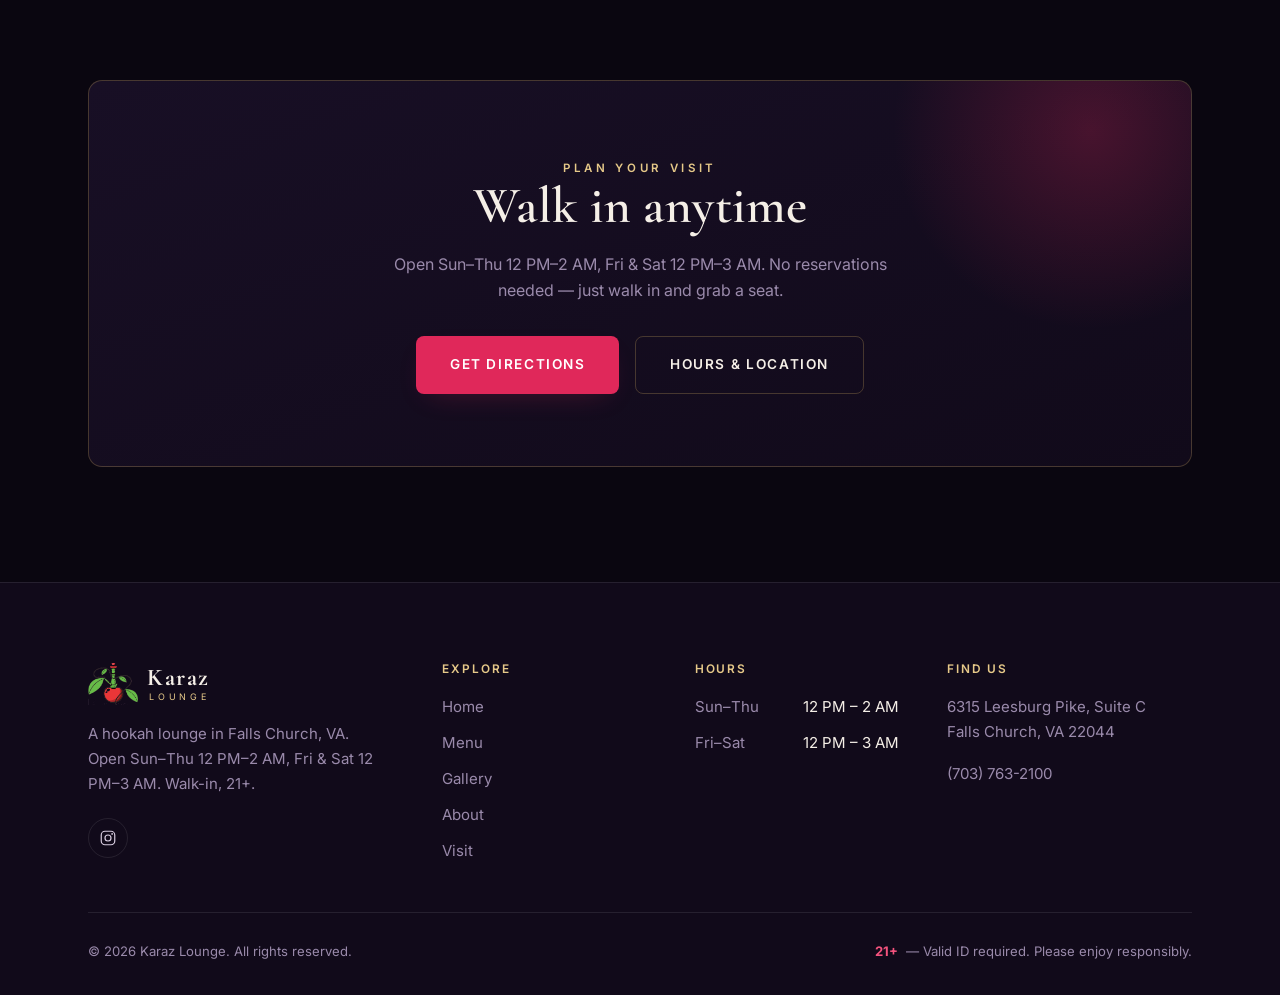
==== commit d261b48f: "Add Vercel Web Analytics script to all pages" ====
--- a/index.html
+++ b/index.html
@@ -393,5 +393,7 @@
   </footer>
 
   <script src="assets/js/main.js" defer></script>
+  <!-- Vercel Web Analytics -->
+  <script defer src="/_vercel/insights/script.js"></script>
 </body>
 </html>
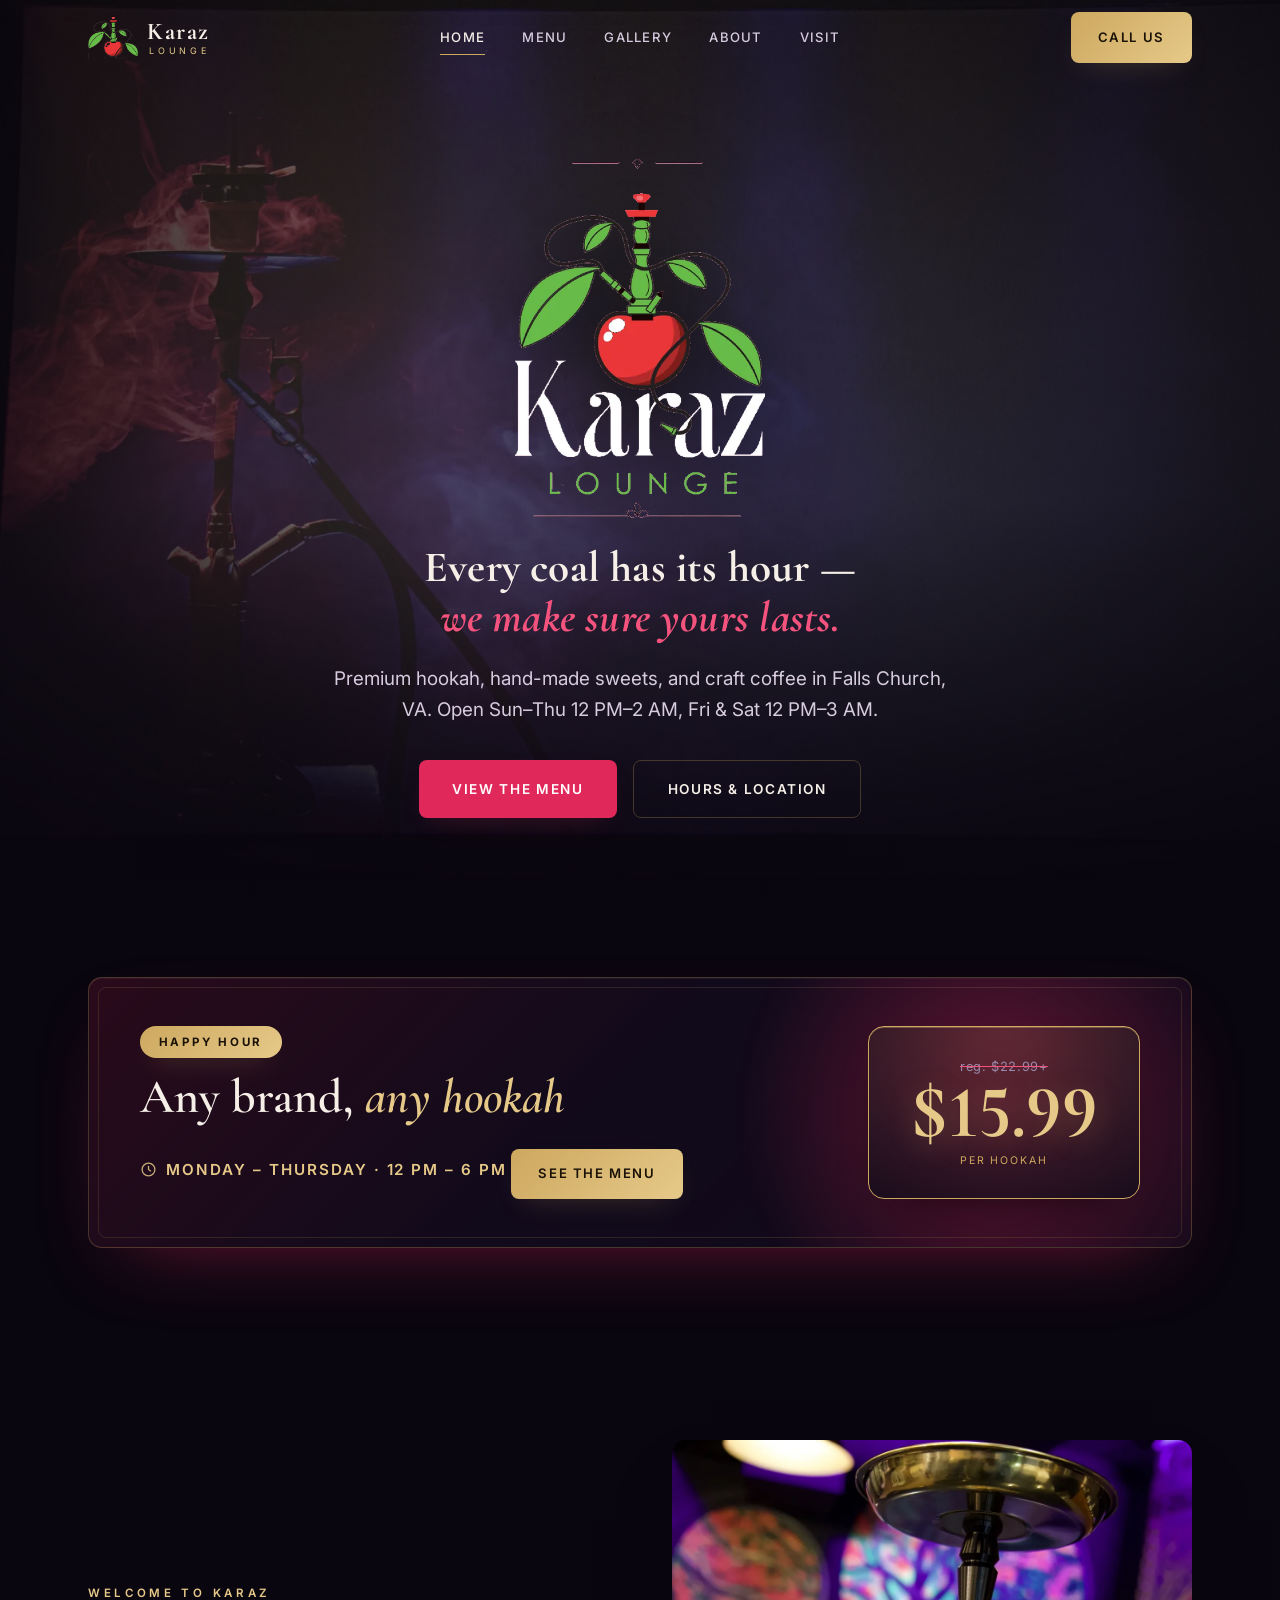
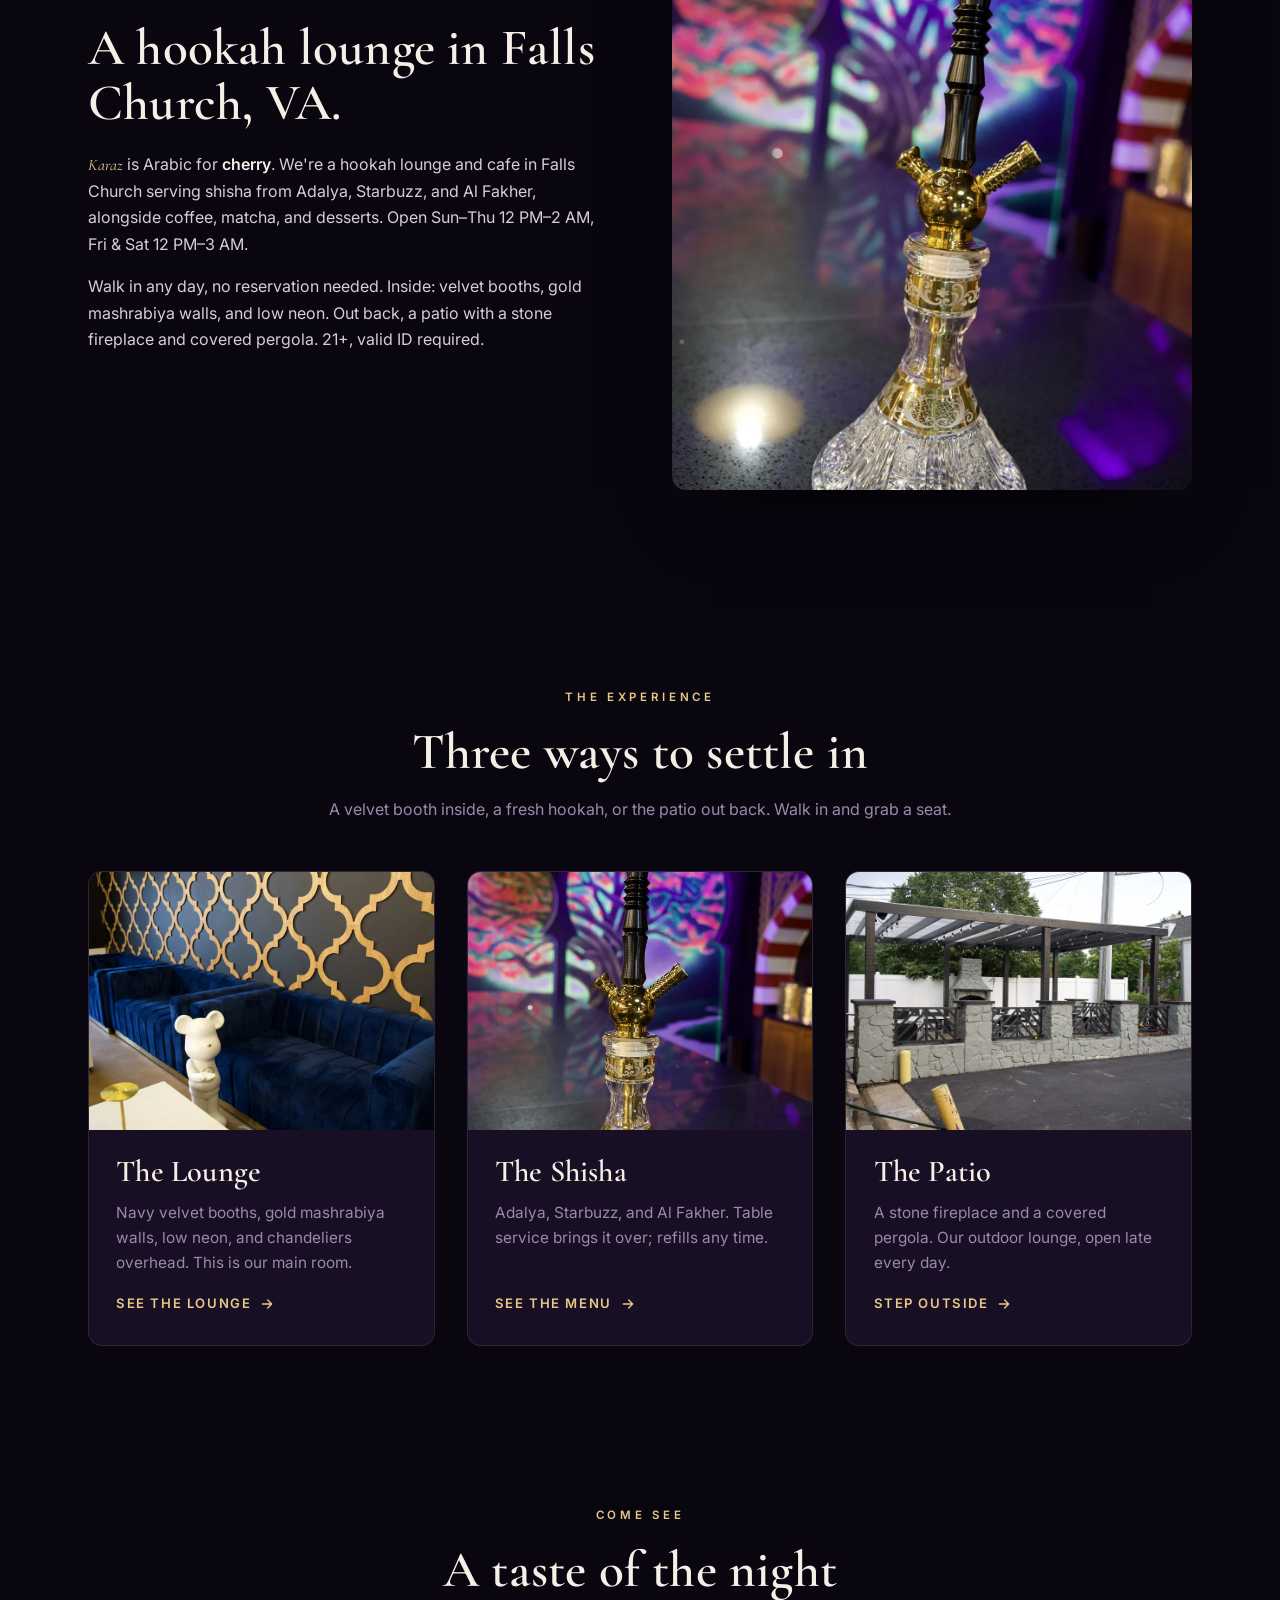
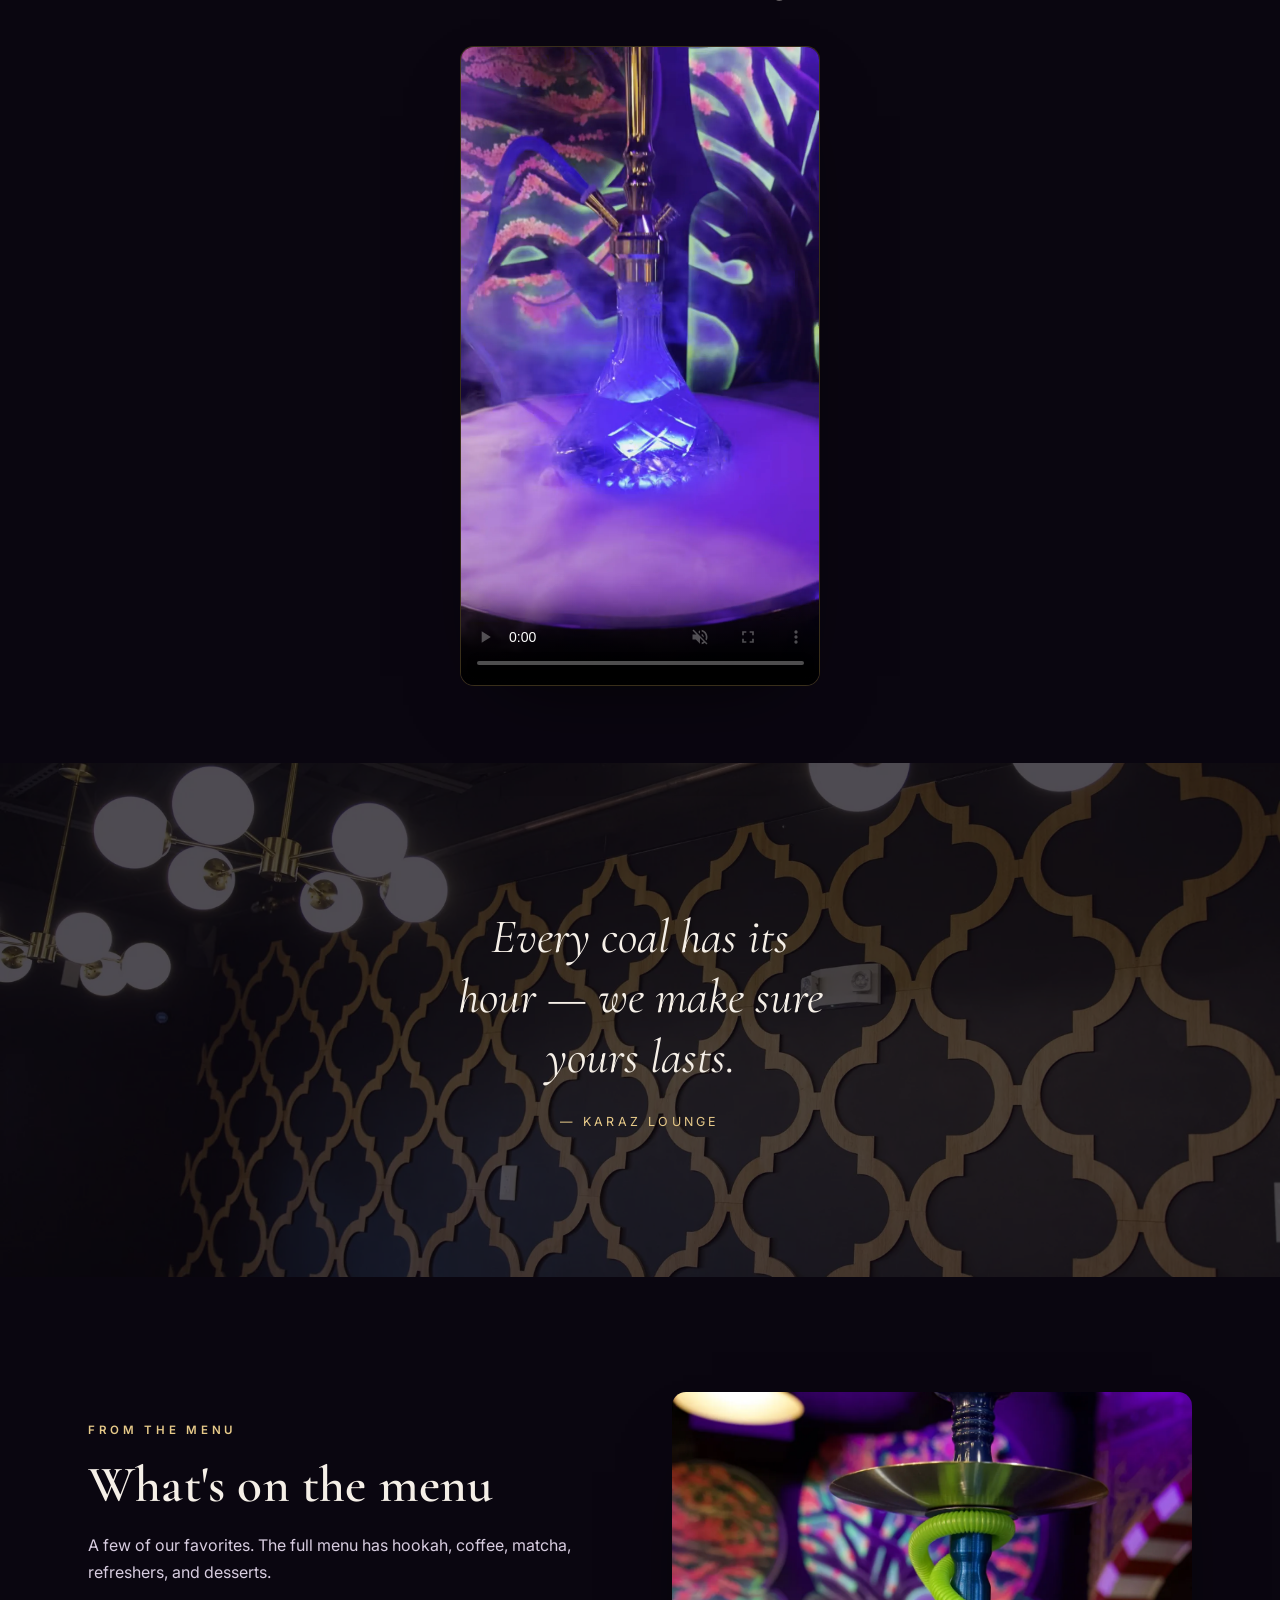
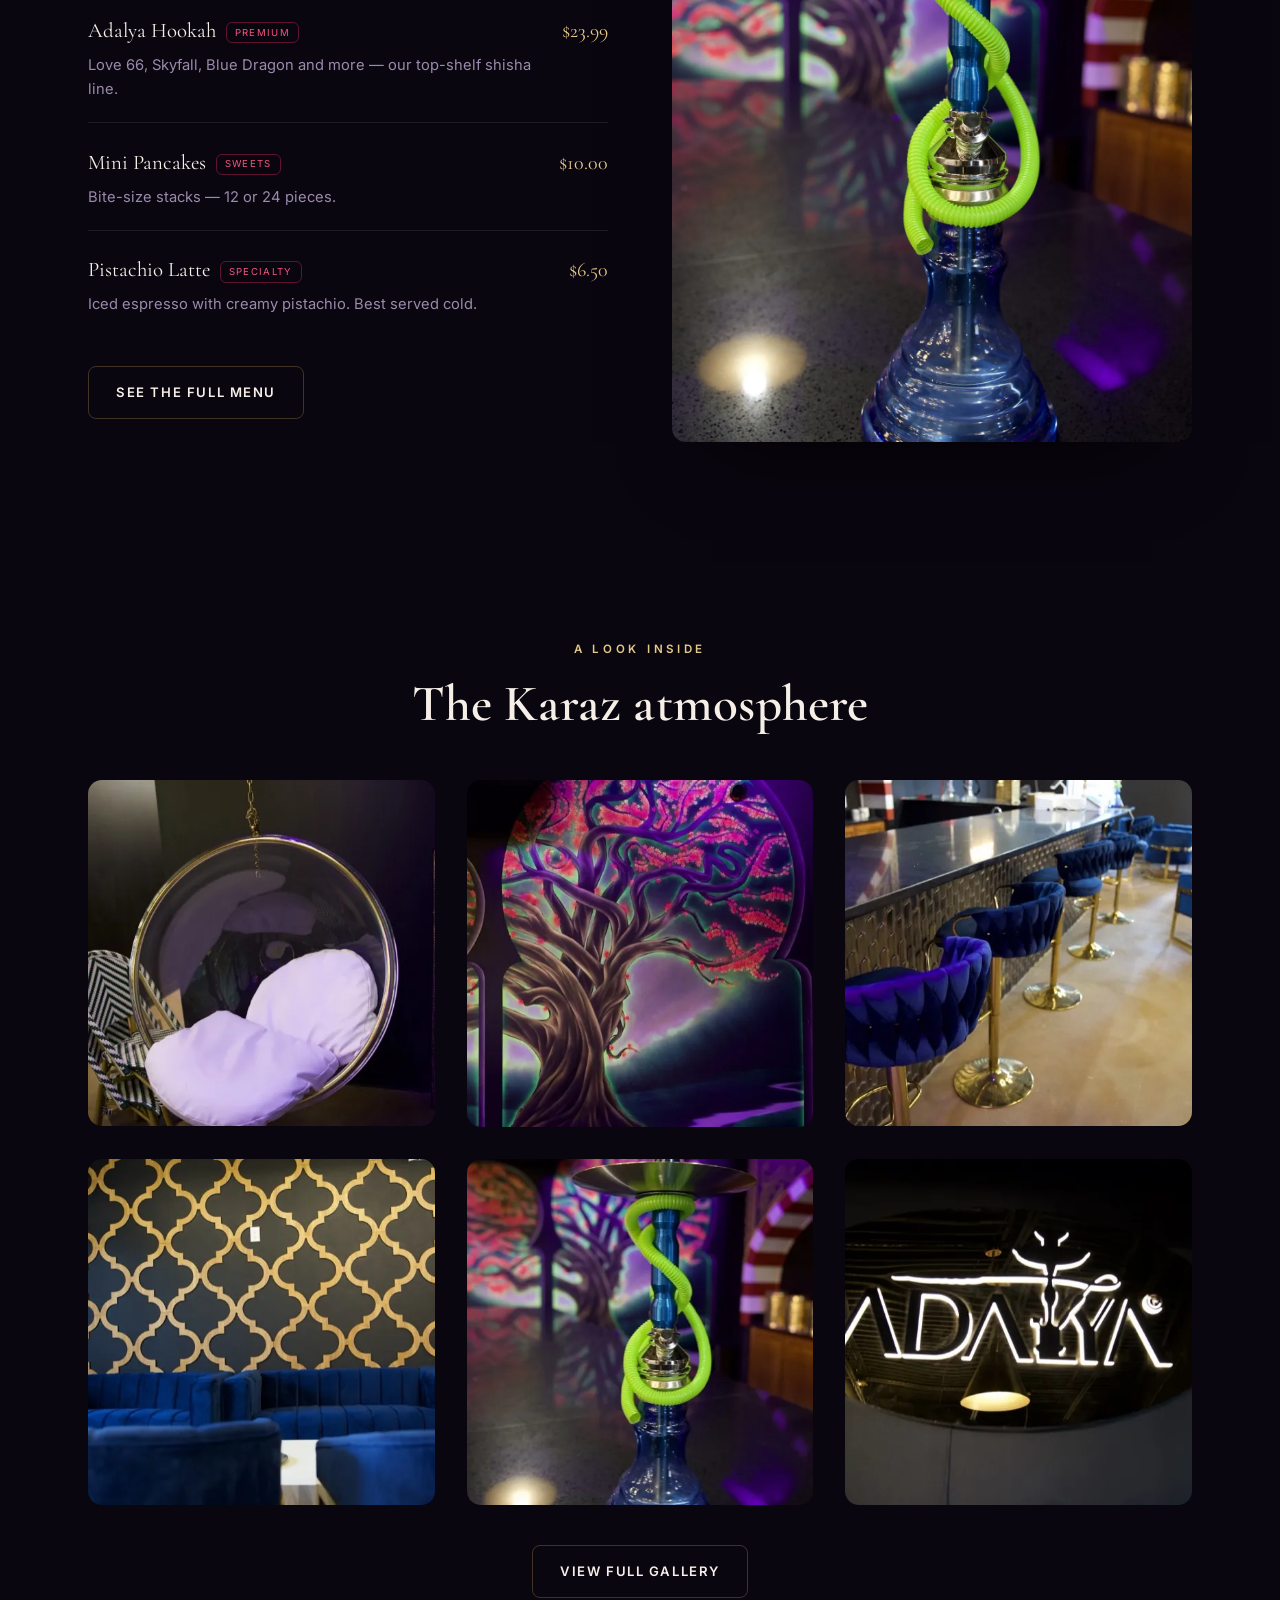
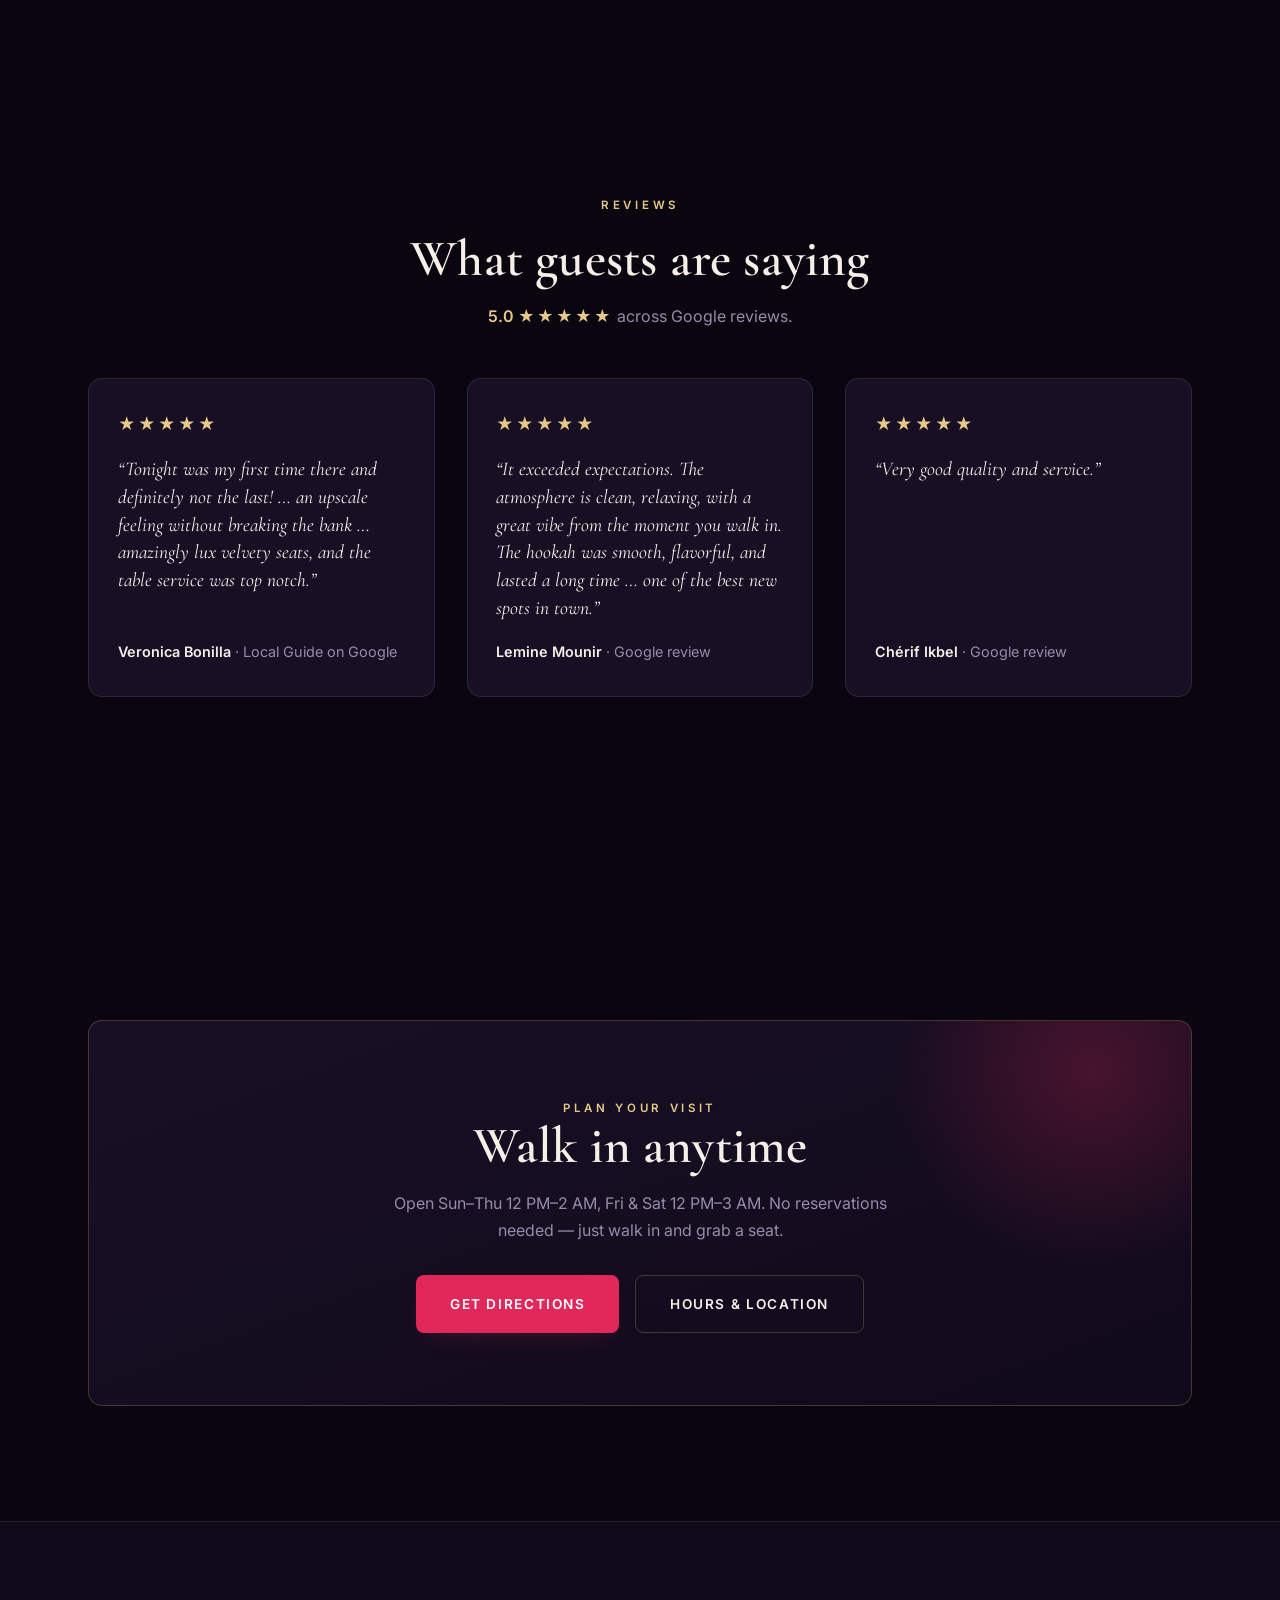
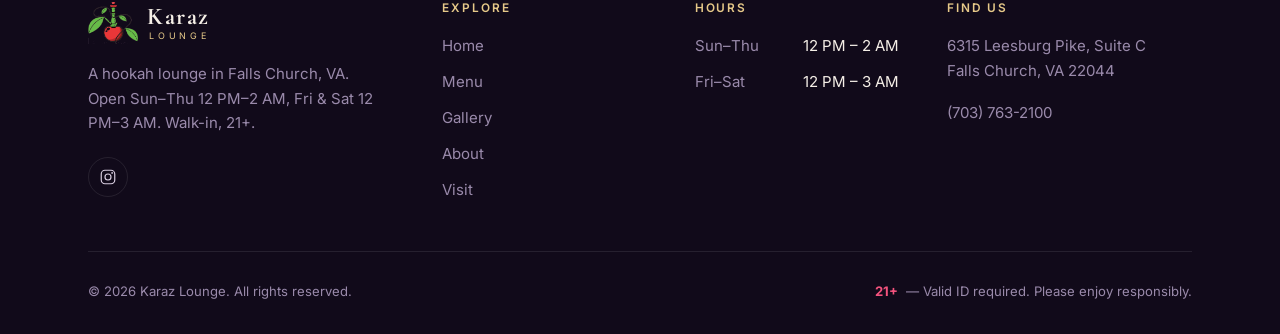
==== commit 6e24bf31: "Add nuts item and photos, add home video, update happy hour to 6 PM" ====
--- a/index.html
+++ b/index.html
@@ -162,7 +162,7 @@
             <p class="promo-band__deal">Any brand, <em>any hookah</em></p>
             <p class="promo-band__when">
               <svg width="17" height="17" viewBox="0 0 24 24" fill="none" aria-hidden="true"><circle cx="12" cy="12" r="9" stroke="currentColor" stroke-width="1.8"/><path d="M12 7.5V12l3 2" stroke="currentColor" stroke-width="1.8" stroke-linecap="round" stroke-linejoin="round"/></svg>
-              Monday – Thursday · 12 PM – 7 PM
+              Monday – Thursday · 12 PM – 6 PM
             </p>
             <a class="btn btn--gold promo-band__cta" href="menu.html">See the menu</a>
           </div>
@@ -235,6 +235,22 @@
       </div>
     </section>
 
+    <!-- ============ VIDEO ============ -->
+    <section class="section section--tight">
+      <div class="container">
+        <div class="section-head center reveal">
+          <span class="eyebrow center">Come See</span>
+          <h2>A taste of the night</h2>
+        </div>
+        <div class="video-feature reveal">
+          <video class="video-feature__v" controls playsinline muted autoplay loop preload="metadata" poster="assets/img/karaz-clip-poster.webp">
+            <source src="assets/video/karaz-clip.mp4" type="video/mp4" />
+            Your browser does not support the video tag.
+          </video>
+        </div>
+      </div>
+    </section>
+
     <!-- ============ QUOTE BAND ============ -->
     <section class="quote-band">
       <div class="quote-band__bg"><img src="assets/img/booth-chandelier.webp" alt="" aria-hidden="true" loading="lazy" /></div>
--- a/assets/css/styles.css
+++ b/assets/css/styles.css
@@ -498,6 +498,10 @@
 .cta-band h2 { margin-bottom: 1rem; }
 .cta-band p { color: var(--muted); max-width: 50ch; margin: 0 auto 2rem; }
 .cta-band .hero__cta { justify-content: center; }
+
+/* Video feature (portrait clip) */
+.video-feature { display: flex; justify-content: center; }
+.video-feature__v { width: auto; max-width: 100%; max-height: 640px; border-radius: var(--radius); border: 1px solid var(--line-2); box-shadow: 0 30px 80px -40px rgba(0,0,0,.8); background: #000; display: block; }
 
 /* ---------- Footer ---------- */
 .site-footer { background: var(--ink-700); border-top: 1px solid var(--line); padding-block: clamp(3.5rem, 7vw, 5rem) 2rem; position: relative; z-index: 1; }
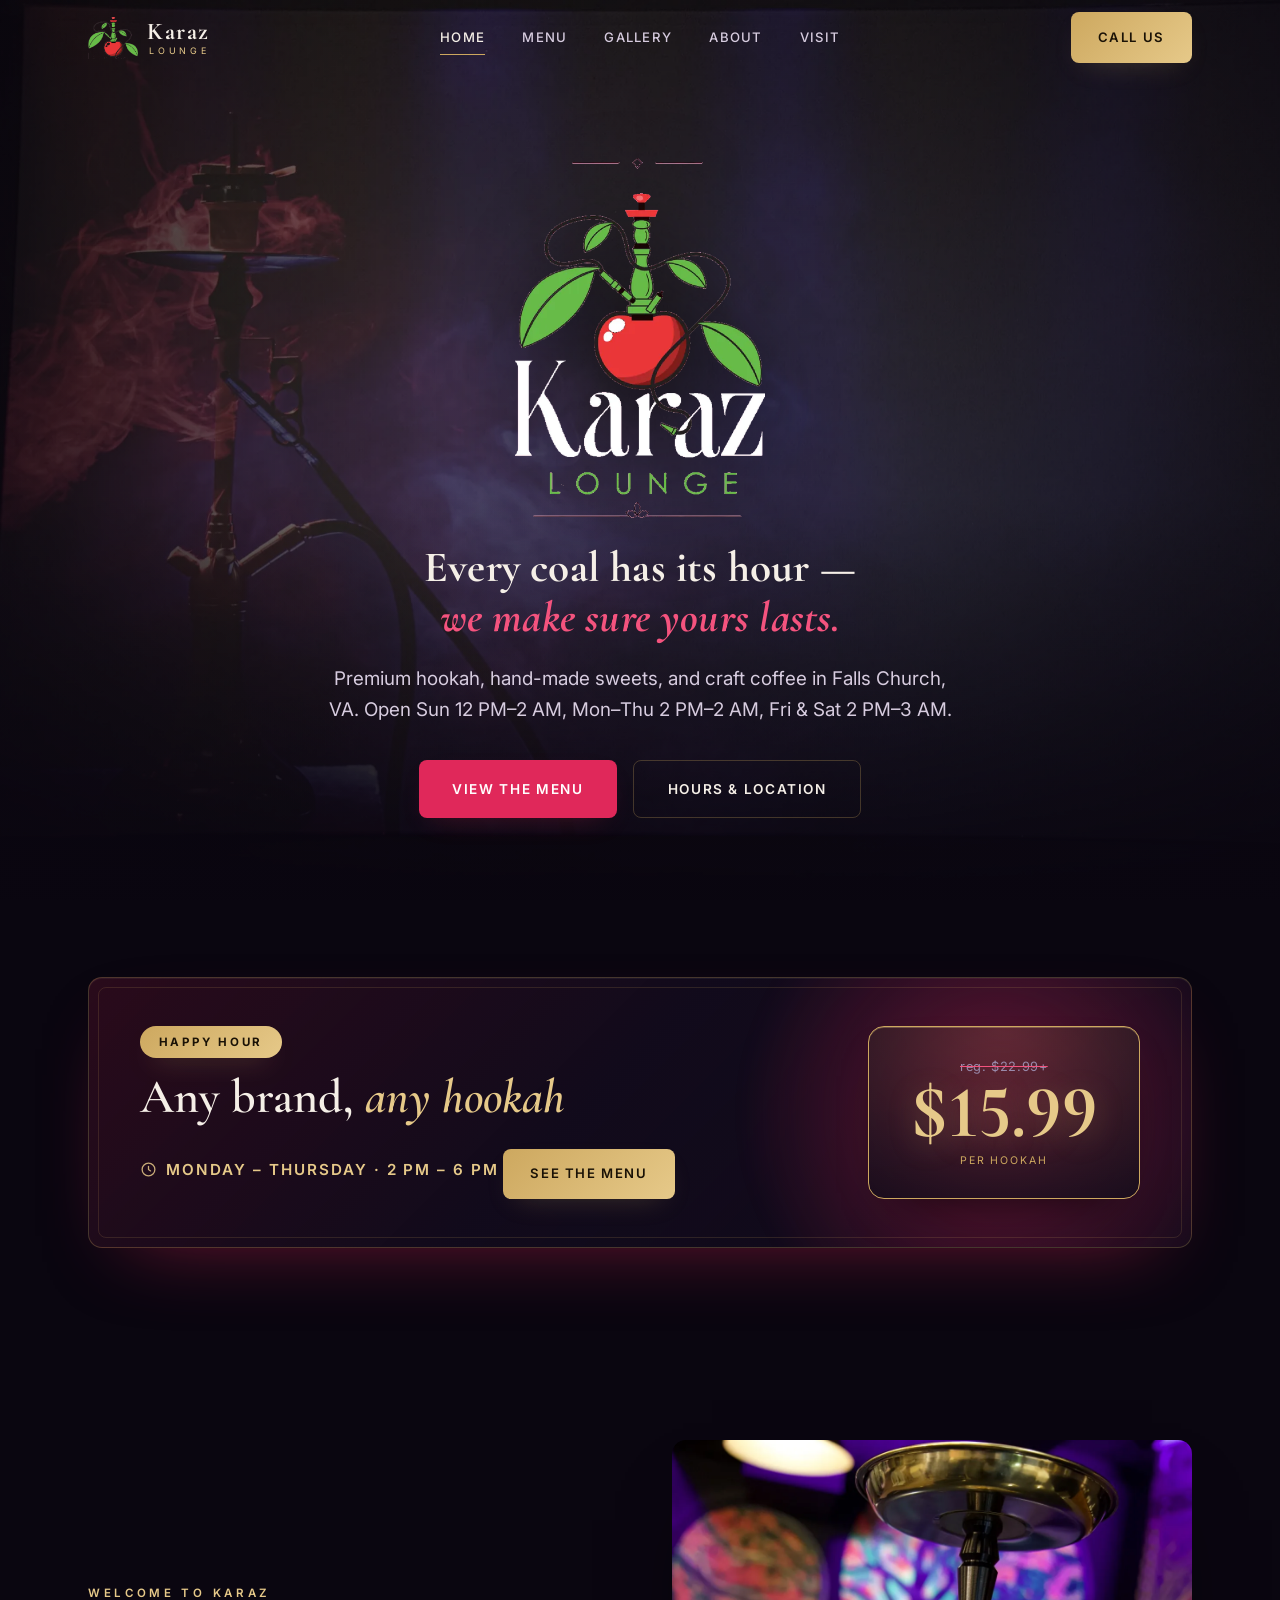
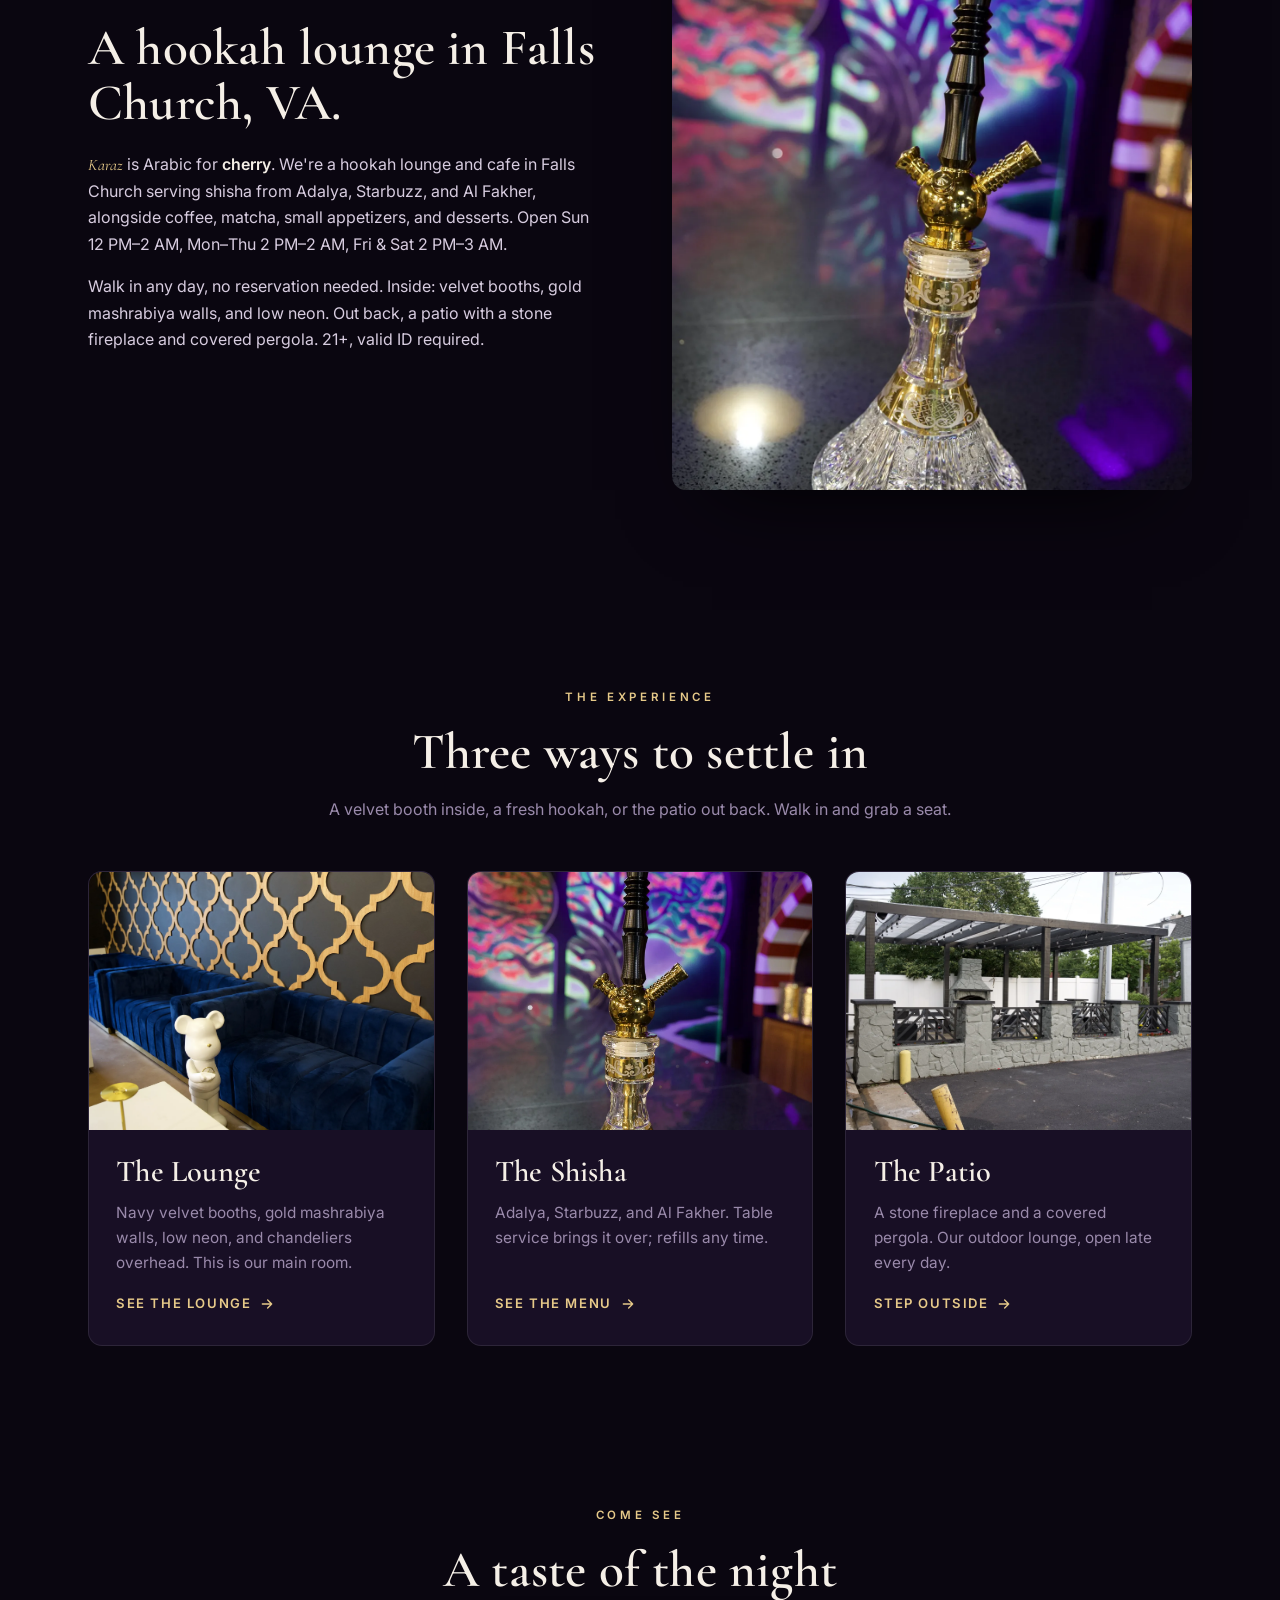
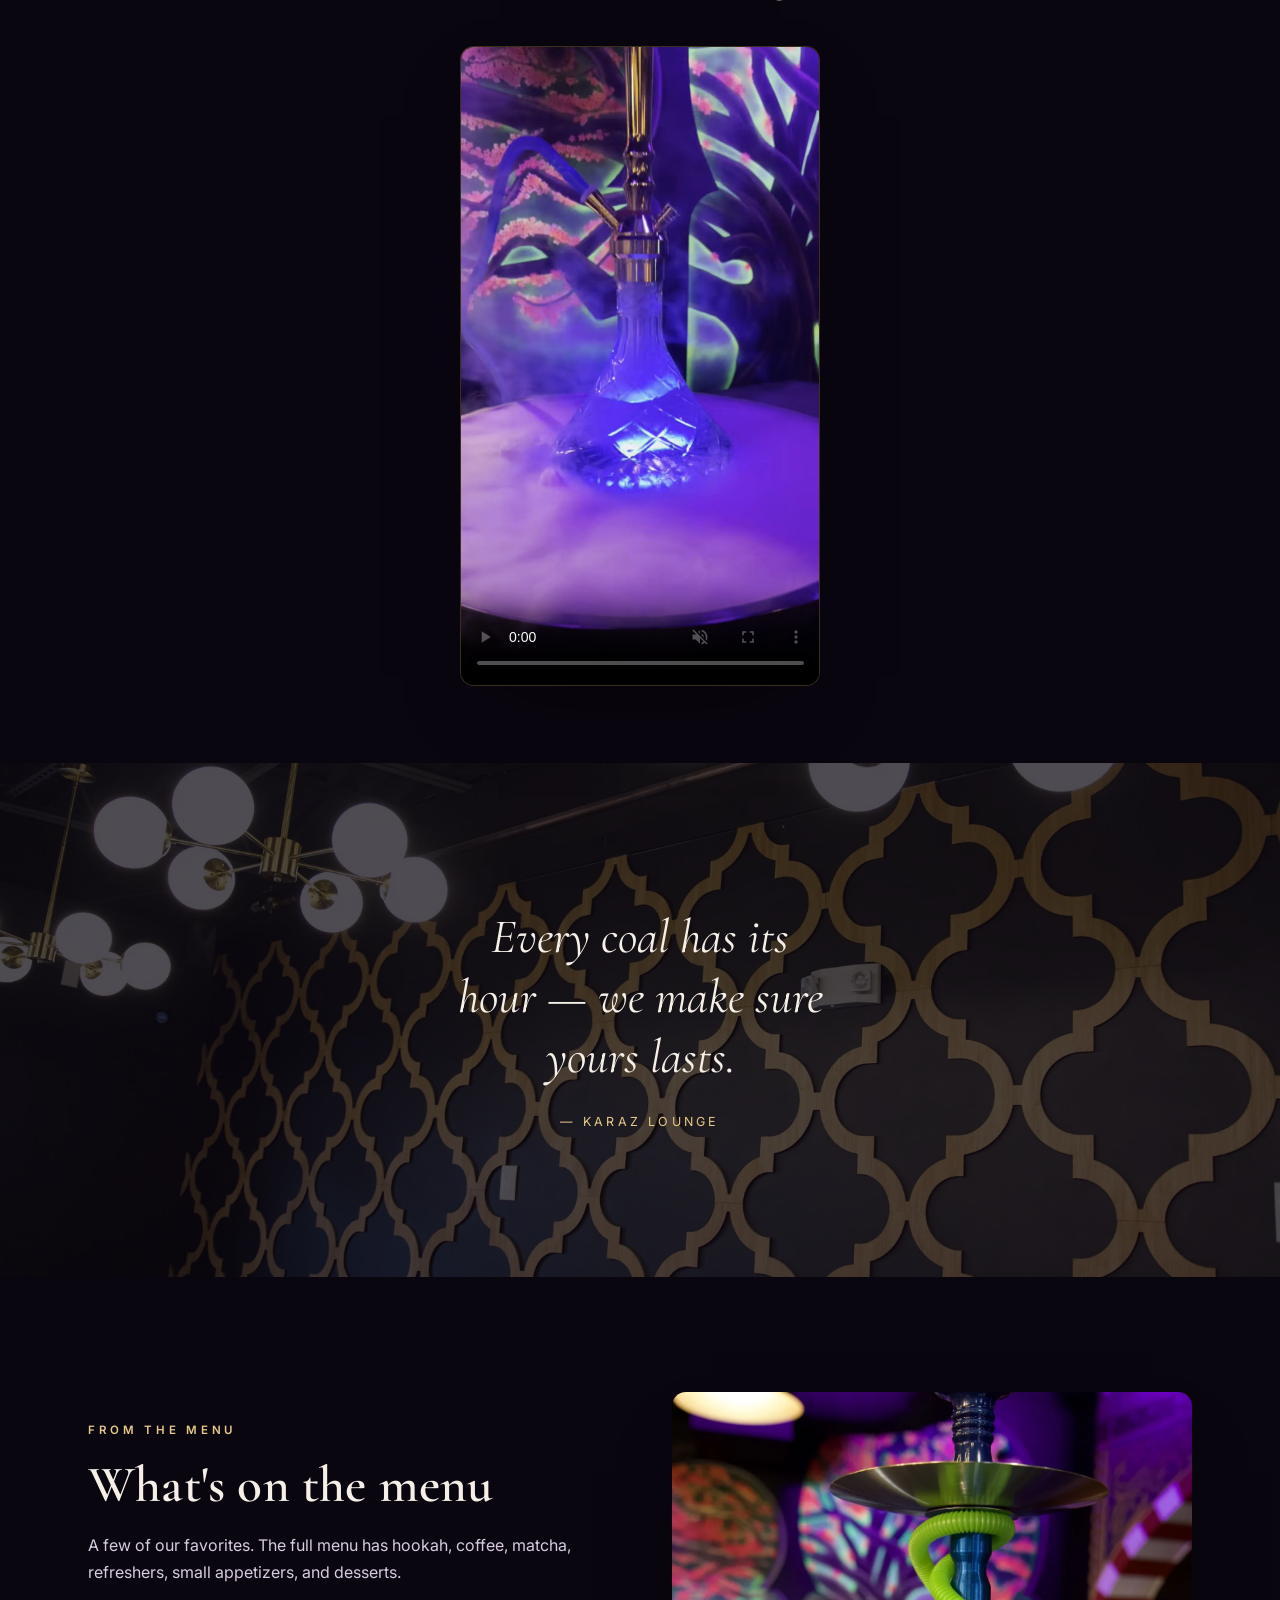
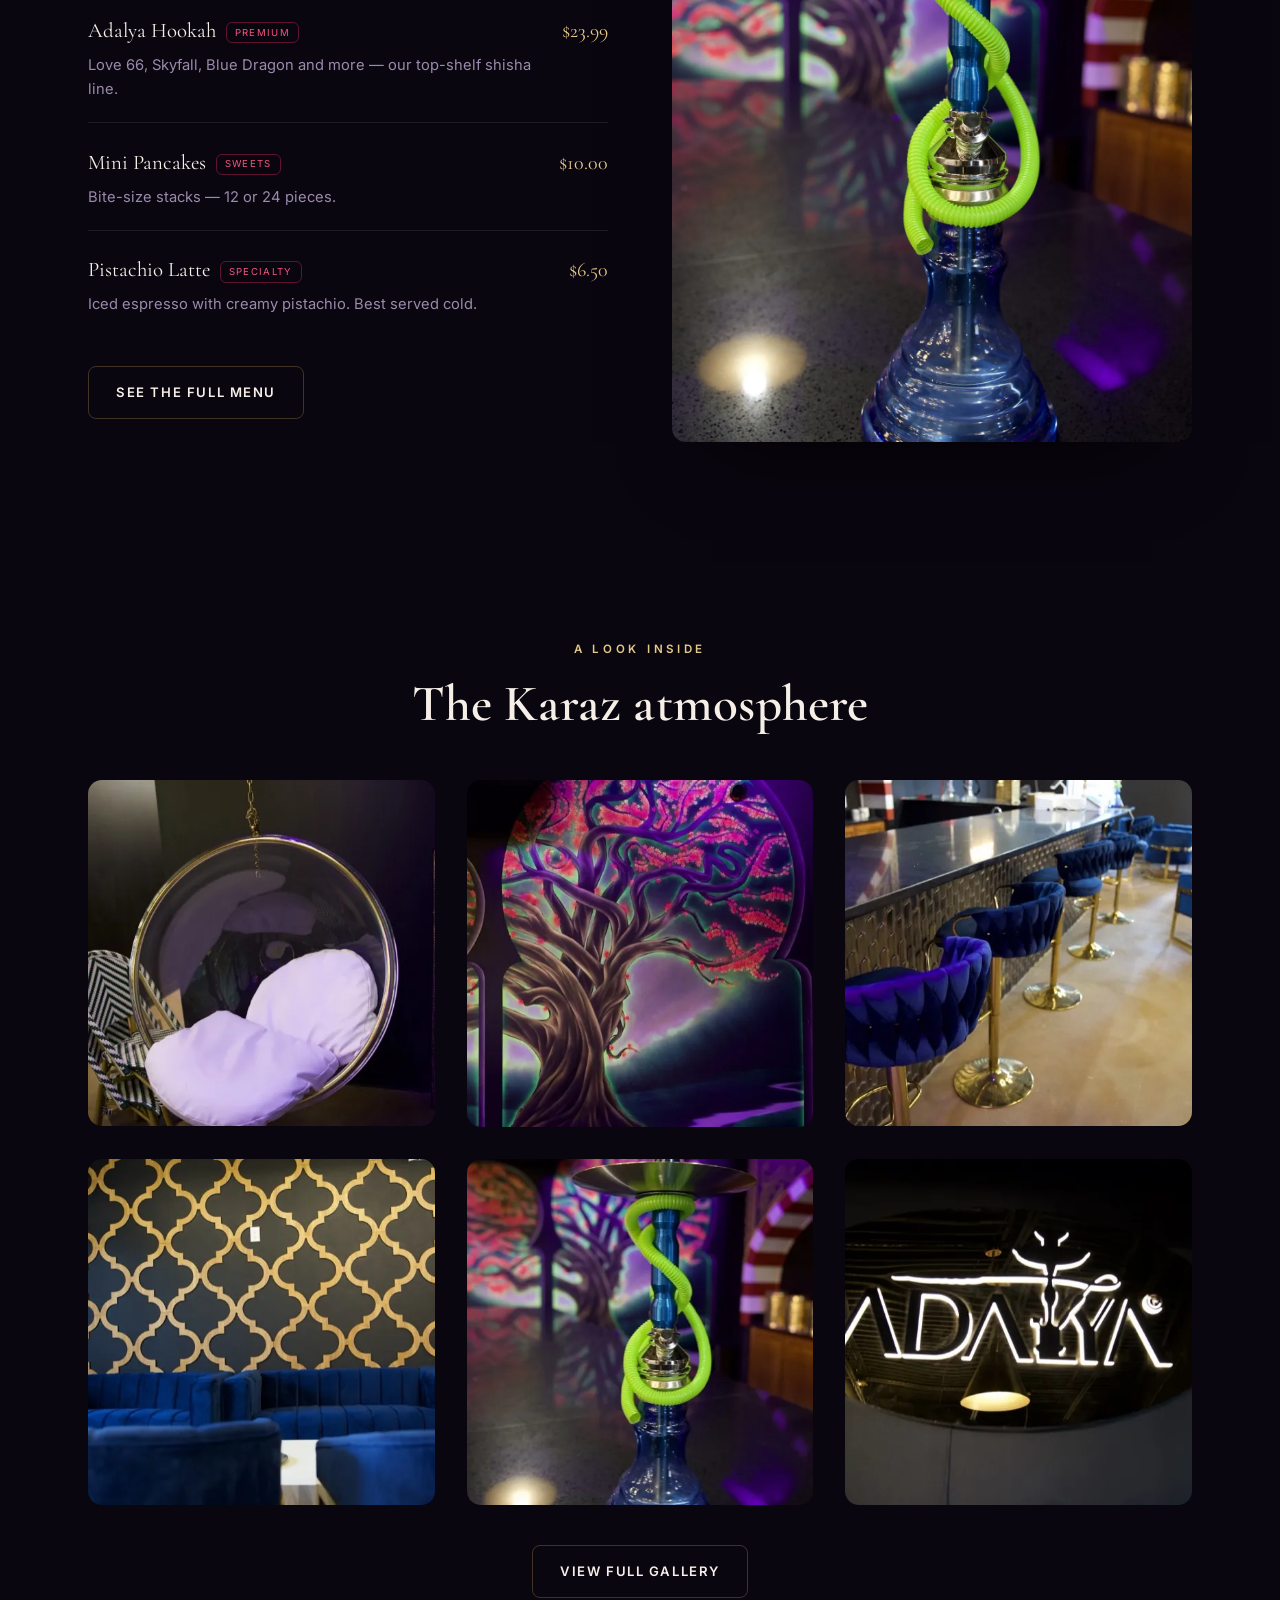
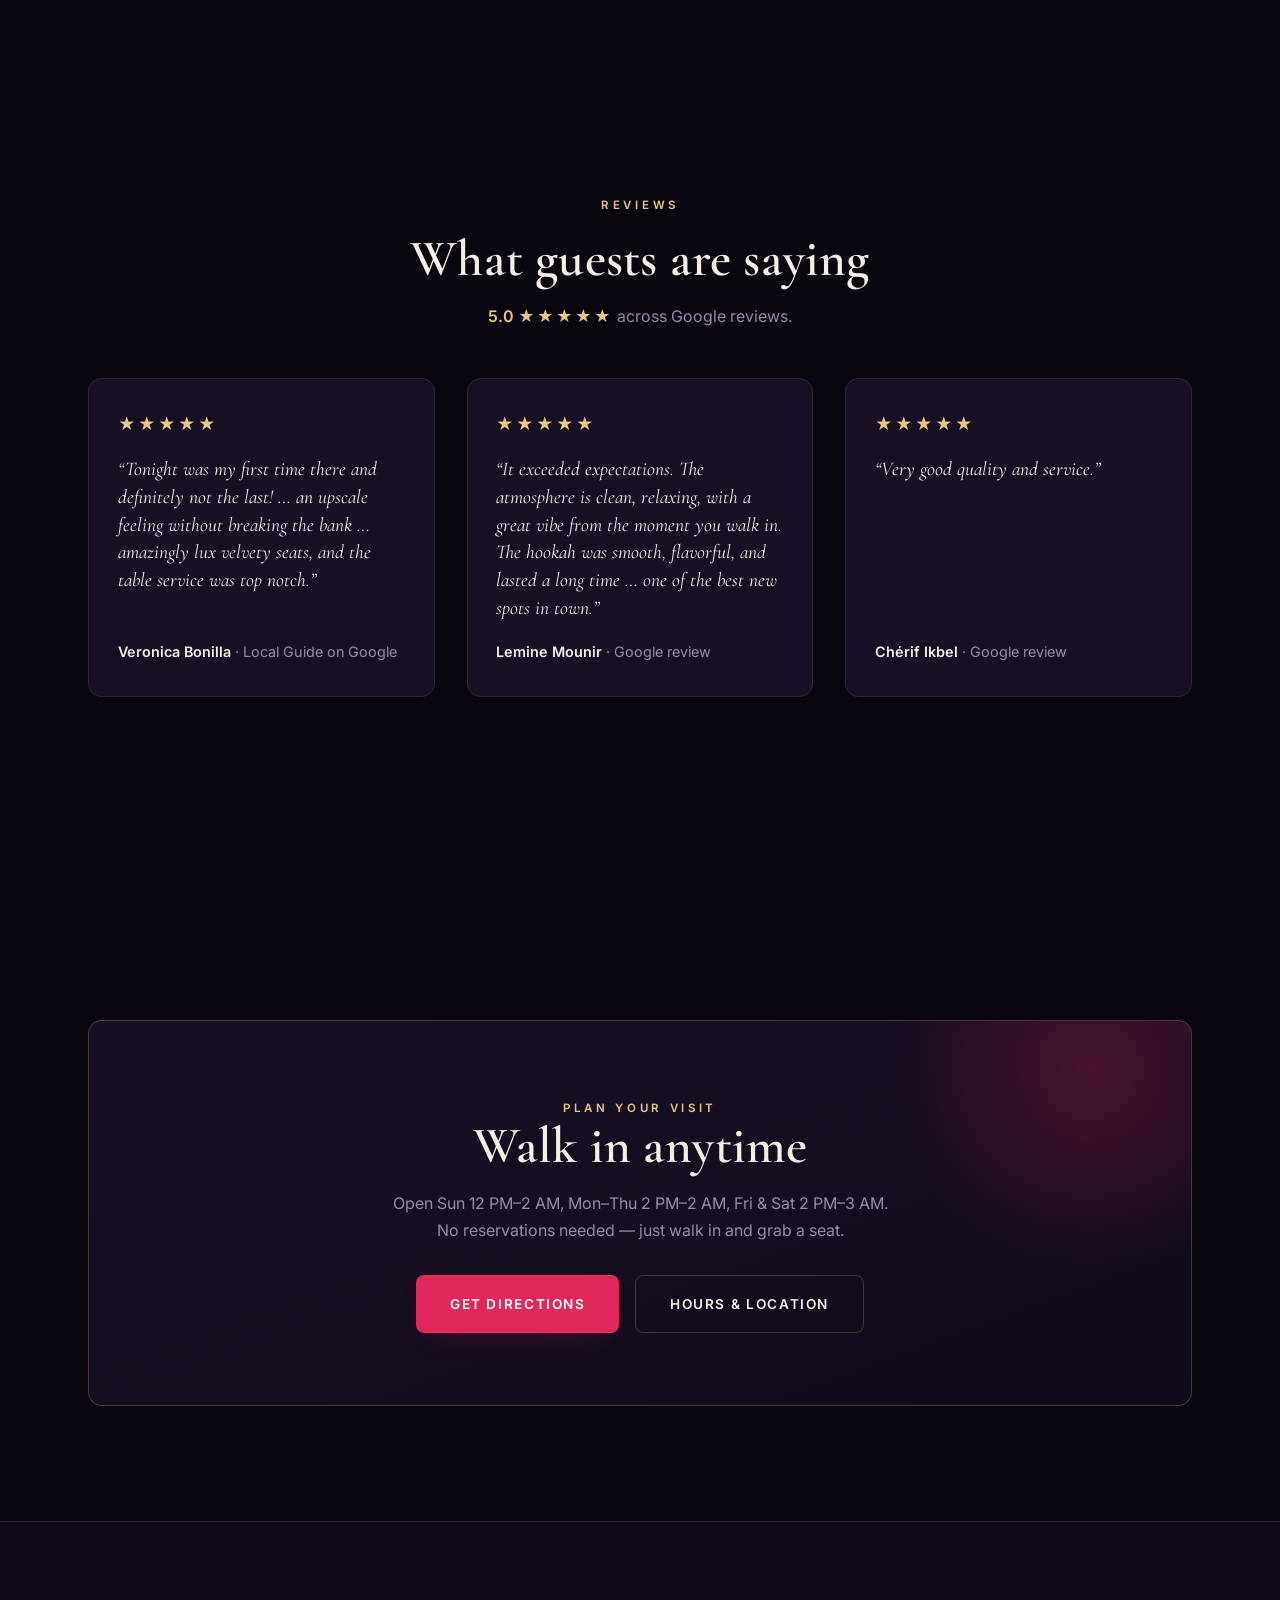
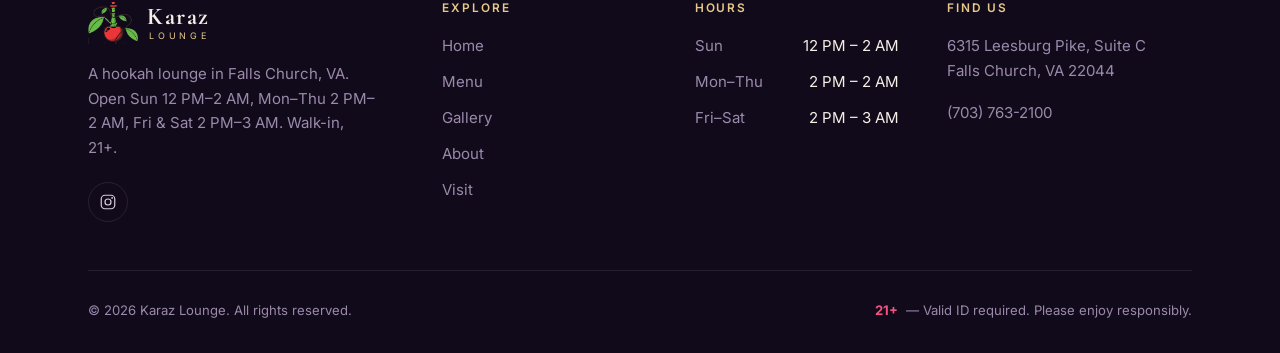
==== commit 944fbe0c: "Add Small Bites menu with pizzas and Mankishe, set both pizzas to 14.99, add pizza gallery photos, s" ====
--- a/index.html
+++ b/index.html
@@ -5,7 +5,7 @@
   <script>var d=document.documentElement;d.classList.remove("no-js");d.classList.add("js");</script>
   <meta name="viewport" content="width=device-width, initial-scale=1.0" />
   <title>Hookah Lounge in Falls Church, VA | Karaz Lounge</title>
-  <meta name="description" content="Karaz is a 5-star hookah lounge in Falls Church, VA with premium shisha, coffee, matcha &amp; desserts. Open Sun–Thu 12 PM–2 AM, Fri &amp; Sat 12 PM–3 AM. Walk in, 21+, no reservations." />
+  <meta name="description" content="Karaz is a 5-star hookah lounge in Falls Church, VA with premium shisha, coffee, matcha, small appetizers (pizza, flatbread &amp; more) &amp; desserts. Open Sun 12 PM–2 AM, Mon–Thu 2 PM–2 AM, Fri &amp; Sat 2 PM–3 AM. Walk in, 21+, no reservations." />
   <meta name="robots" content="index, follow, max-image-preview:large" />
   <link rel="canonical" href="https://karazlounge.com/" />
   <meta name="theme-color" content="#0a0610" />
@@ -16,7 +16,7 @@
   <meta property="og:locale" content="en_US" />
   <meta property="og:url" content="https://karazlounge.com/" />
   <meta property="og:title" content="Hookah Lounge in Falls Church, VA | Karaz Lounge" />
-  <meta property="og:description" content="Premium shisha, coffee, matcha &amp; desserts in Falls Church, VA. Open Sun–Thu 12 PM–2 AM, Fri &amp; Sat 12 PM–3 AM. Walk in, 21+." />
+  <meta property="og:description" content="Premium shisha, coffee, matcha, small appetizers &amp; desserts in Falls Church, VA. Open Sun 12 PM–2 AM, Mon–Thu 2 PM–2 AM, Fri &amp; Sat 2 PM–3 AM. Walk in, 21+." />
   <meta property="og:image" content="https://karazlounge.com/assets/img/og-share.jpg" />
   <meta property="og:image:width" content="1200" />
   <meta property="og:image:height" content="630" />
@@ -40,7 +40,7 @@
         "logo": "https://karazlounge.com/assets/img/logo-mark.png",
         "telephone": "+1-703-763-2100",
         "priceRange": "$$",
-        "servesCuisine": ["Hookah", "Coffee", "Dessert", "Middle Eastern"],
+        "servesCuisine": ["Hookah", "Coffee", "Dessert", "Appetizers", "Pizza", "Middle Eastern"],
         "smokingAllowed": true,
         "currenciesAccepted": "USD",
         "address": {
@@ -55,14 +55,20 @@
         "openingHoursSpecification": [
           {
             "@type": "OpeningHoursSpecification",
-            "dayOfWeek": ["Sunday","Monday","Tuesday","Wednesday","Thursday"],
+            "dayOfWeek": ["Sunday"],
             "opens": "12:00",
             "closes": "02:00"
           },
           {
             "@type": "OpeningHoursSpecification",
+            "dayOfWeek": ["Monday","Tuesday","Wednesday","Thursday"],
+            "opens": "14:00",
+            "closes": "02:00"
+          },
+          {
+            "@type": "OpeningHoursSpecification",
             "dayOfWeek": ["Friday","Saturday"],
-            "opens": "12:00",
+            "opens": "14:00",
             "closes": "03:00"
           }
         ],
@@ -143,7 +149,7 @@
         <div class="hero__inner">
           <img class="hero__logo" src="assets/img/logo-full.webp" alt="Karaz Lounge" width="500" height="720" />
           <h1 class="hero__slogan">Every coal has its hour —<br /><em>we make sure yours lasts.</em></h1>
-          <p class="hero__sub">Premium hookah, hand-made sweets, and craft coffee in Falls Church, VA. Open Sun–Thu 12 PM–2 AM, Fri &amp; Sat 12 PM–3 AM.</p>
+          <p class="hero__sub">Premium hookah, hand-made sweets, and craft coffee in Falls Church, VA. Open Sun 12 PM–2 AM, Mon–Thu 2 PM–2 AM, Fri &amp; Sat 2 PM–3 AM.</p>
           <div class="hero__cta">
             <a class="btn btn--primary btn--lg" href="menu.html">View the Menu</a>
             <a class="btn btn--ghost btn--lg" href="visit.html#hours">Hours &amp; Location</a>
@@ -162,7 +168,7 @@
             <p class="promo-band__deal">Any brand, <em>any hookah</em></p>
             <p class="promo-band__when">
               <svg width="17" height="17" viewBox="0 0 24 24" fill="none" aria-hidden="true"><circle cx="12" cy="12" r="9" stroke="currentColor" stroke-width="1.8"/><path d="M12 7.5V12l3 2" stroke="currentColor" stroke-width="1.8" stroke-linecap="round" stroke-linejoin="round"/></svg>
-              Monday – Thursday · 12 PM – 6 PM
+              Monday – Thursday · 2 PM – 6 PM
             </p>
             <a class="btn btn--gold promo-band__cta" href="menu.html">See the menu</a>
           </div>
@@ -182,7 +188,7 @@
           <div class="split__body reveal">
             <span class="eyebrow">Welcome to Karaz</span>
             <h2>A hookah lounge in Falls Church, VA.</h2>
-            <p><em class="script">Karaz</em> is Arabic for <strong>cherry</strong>. We're a hookah lounge and cafe in Falls Church serving shisha from Adalya, Starbuzz, and Al Fakher, alongside coffee, matcha, and desserts. Open Sun–Thu 12 PM–2 AM, Fri &amp; Sat 12 PM–3 AM.</p>
+            <p><em class="script">Karaz</em> is Arabic for <strong>cherry</strong>. We're a hookah lounge and cafe in Falls Church serving shisha from Adalya, Starbuzz, and Al Fakher, alongside coffee, matcha, small appetizers, and desserts. Open Sun 12 PM–2 AM, Mon–Thu 2 PM–2 AM, Fri &amp; Sat 2 PM–3 AM.</p>
             <p>Walk in any day, no reservation needed. Inside: velvet booths, gold mashrabiya walls, and low neon. Out back, a patio with a stone fireplace and covered pergola. 21+, valid ID required.</p>
           </div>
           <div class="split__media reveal d1">
@@ -270,7 +276,7 @@
           <div class="split__body reveal d1">
             <span class="eyebrow">From the Menu</span>
             <h2>What's on the menu</h2>
-            <p>A few of our favorites. The full menu has hookah, coffee, matcha, refreshers, and desserts.</p>
+            <p>A few of our favorites. The full menu has hookah, coffee, matcha, refreshers, small appetizers, and desserts.</p>
             <div class="menu-list" style="margin-top:1.8rem">
               <div class="menu-item">
                 <div><span class="menu-item__name">Adalya Hookah</span><span class="menu-item__tag">Premium</span><div class="menu-item__desc">Love 66, Skyfall, Blue Dragon and more — our top-shelf shisha line.</div></div>
@@ -349,7 +355,7 @@
         <div class="cta-band reveal">
           <span class="eyebrow center">Plan Your Visit</span>
           <h2>Walk in anytime</h2>
-          <p>Open Sun–Thu 12 PM–2 AM, Fri &amp; Sat 12 PM–3 AM. No reservations needed — just walk in and grab a seat.</p>
+          <p>Open Sun 12 PM–2 AM, Mon–Thu 2 PM–2 AM, Fri &amp; Sat 2 PM–3 AM. No reservations needed — just walk in and grab a seat.</p>
           <div class="hero__cta">
             <a class="btn btn--primary btn--lg" href="https://www.google.com/maps/dir/?api=1&amp;destination=6315+Leesburg+Pike+Suite+C%2C+Falls+Church%2C+VA+22044" target="_blank" rel="noopener">Get Directions</a>
             <a class="btn btn--ghost btn--lg" href="visit.html">Hours &amp; Location</a>
@@ -368,7 +374,7 @@
             <img class="logo-mark" src="assets/img/logo-mark.png" alt="" />
             <span class="logo-text"><span class="logo-name">Karaz</span><span class="logo-sub">Lounge</span></span>
           </a>
-          <p>A hookah lounge in Falls Church, VA. Open Sun–Thu 12 PM–2 AM, Fri &amp; Sat 12 PM–3 AM. Walk-in, 21+.</p>
+          <p>A hookah lounge in Falls Church, VA. Open Sun 12 PM–2 AM, Mon–Thu 2 PM–2 AM, Fri &amp; Sat 2 PM–3 AM. Walk-in, 21+.</p>
           <div class="socials">
             <a href="https://www.instagram.com/karaz.lounge" target="_blank" rel="noopener" aria-label="Karaz on Instagram"><svg width="18" height="18" viewBox="0 0 24 24" fill="none" aria-hidden="true"><rect x="3" y="3" width="18" height="18" rx="5" stroke="currentColor" stroke-width="1.6"/><circle cx="12" cy="12" r="4" stroke="currentColor" stroke-width="1.6"/><circle cx="17.5" cy="6.5" r="1.2" fill="currentColor"/></svg></a>
             <!-- Facebook & TikTok hidden until those accounts exist. To restore: uncomment and swap the placeholder handle.
@@ -390,7 +396,7 @@
         <div class="footer-col">
           <h3>Hours</h3>
           <ul class="foot-hours">
-            <li><span>Sun–Thu</span><span class="t">12 PM – 2 AM</span></li><li><span>Fri–Sat</span><span class="t">12 PM – 3 AM</span></li>
+            <li><span>Sun</span><span class="t">12 PM – 2 AM</span></li><li><span>Mon–Thu</span><span class="t">2 PM – 2 AM</span></li><li><span>Fri–Sat</span><span class="t">2 PM – 3 AM</span></li>
           </ul>
         </div>
         <div class="footer-col">
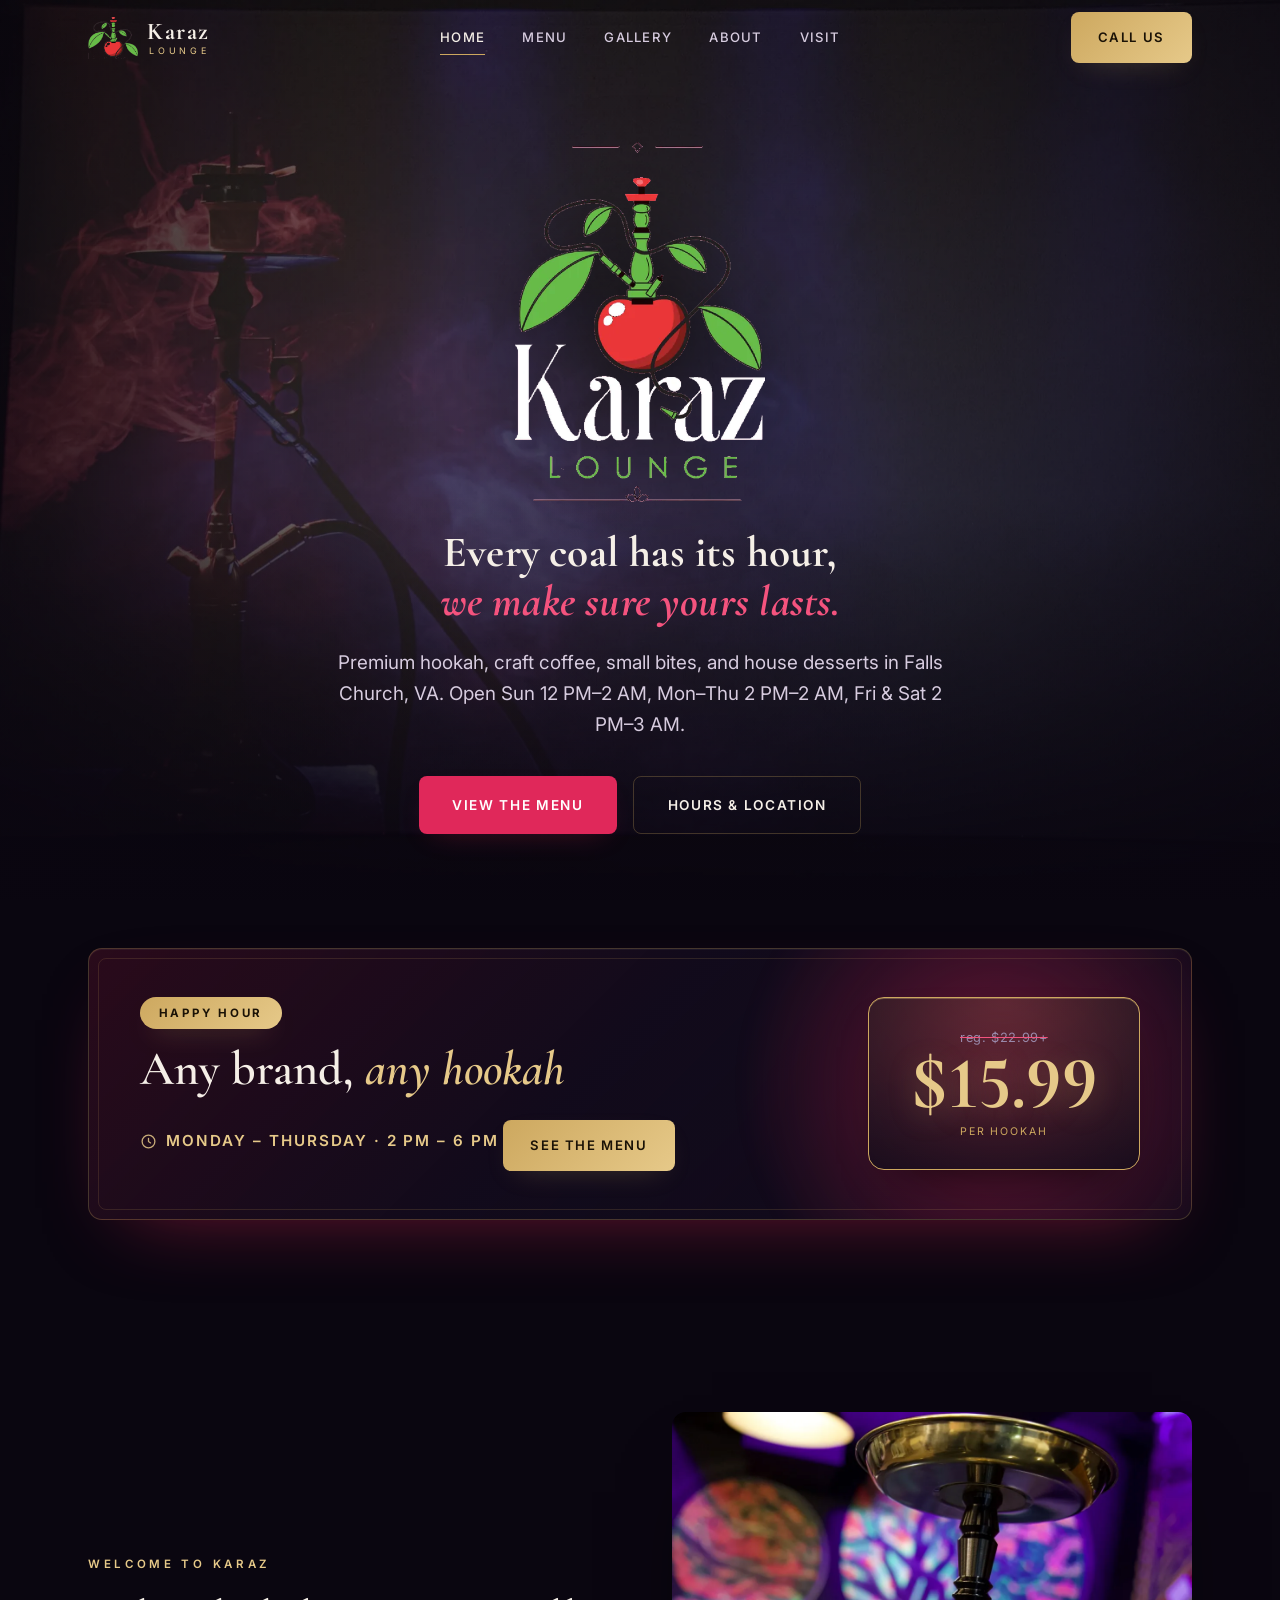
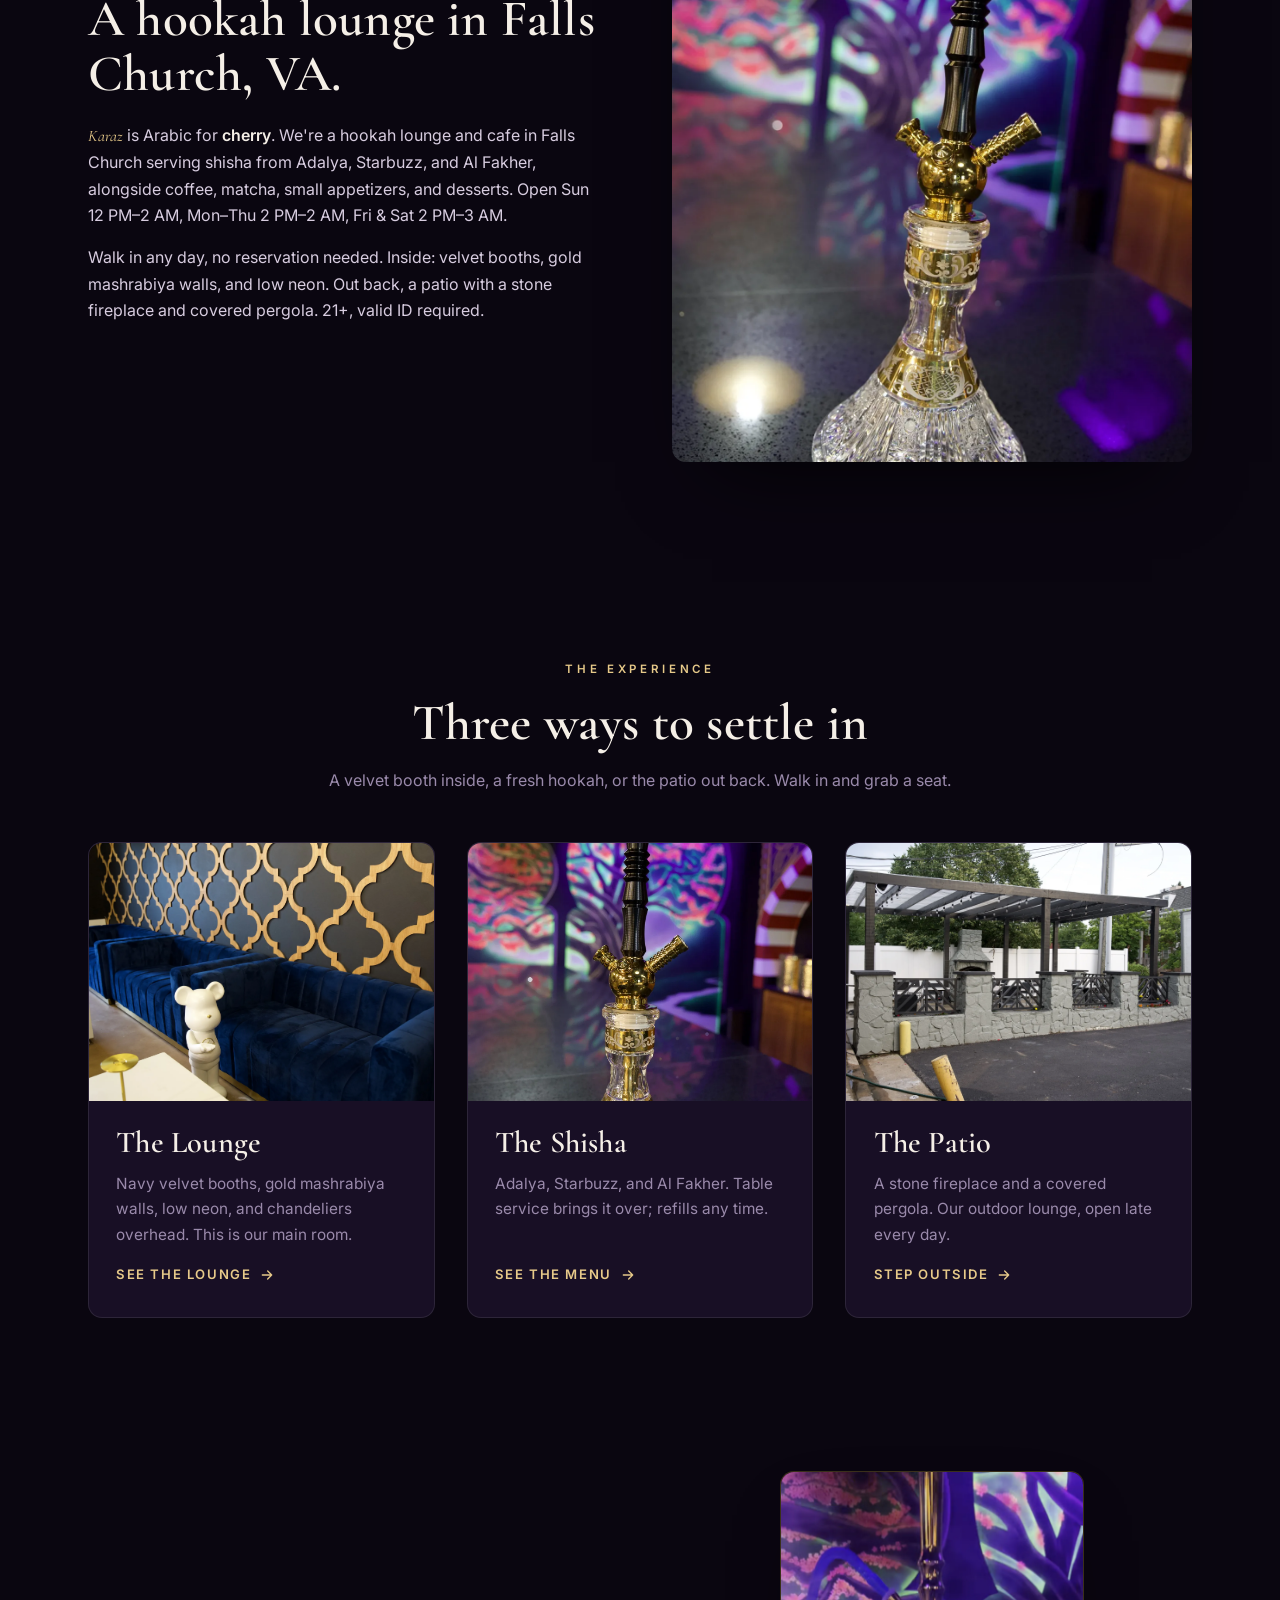
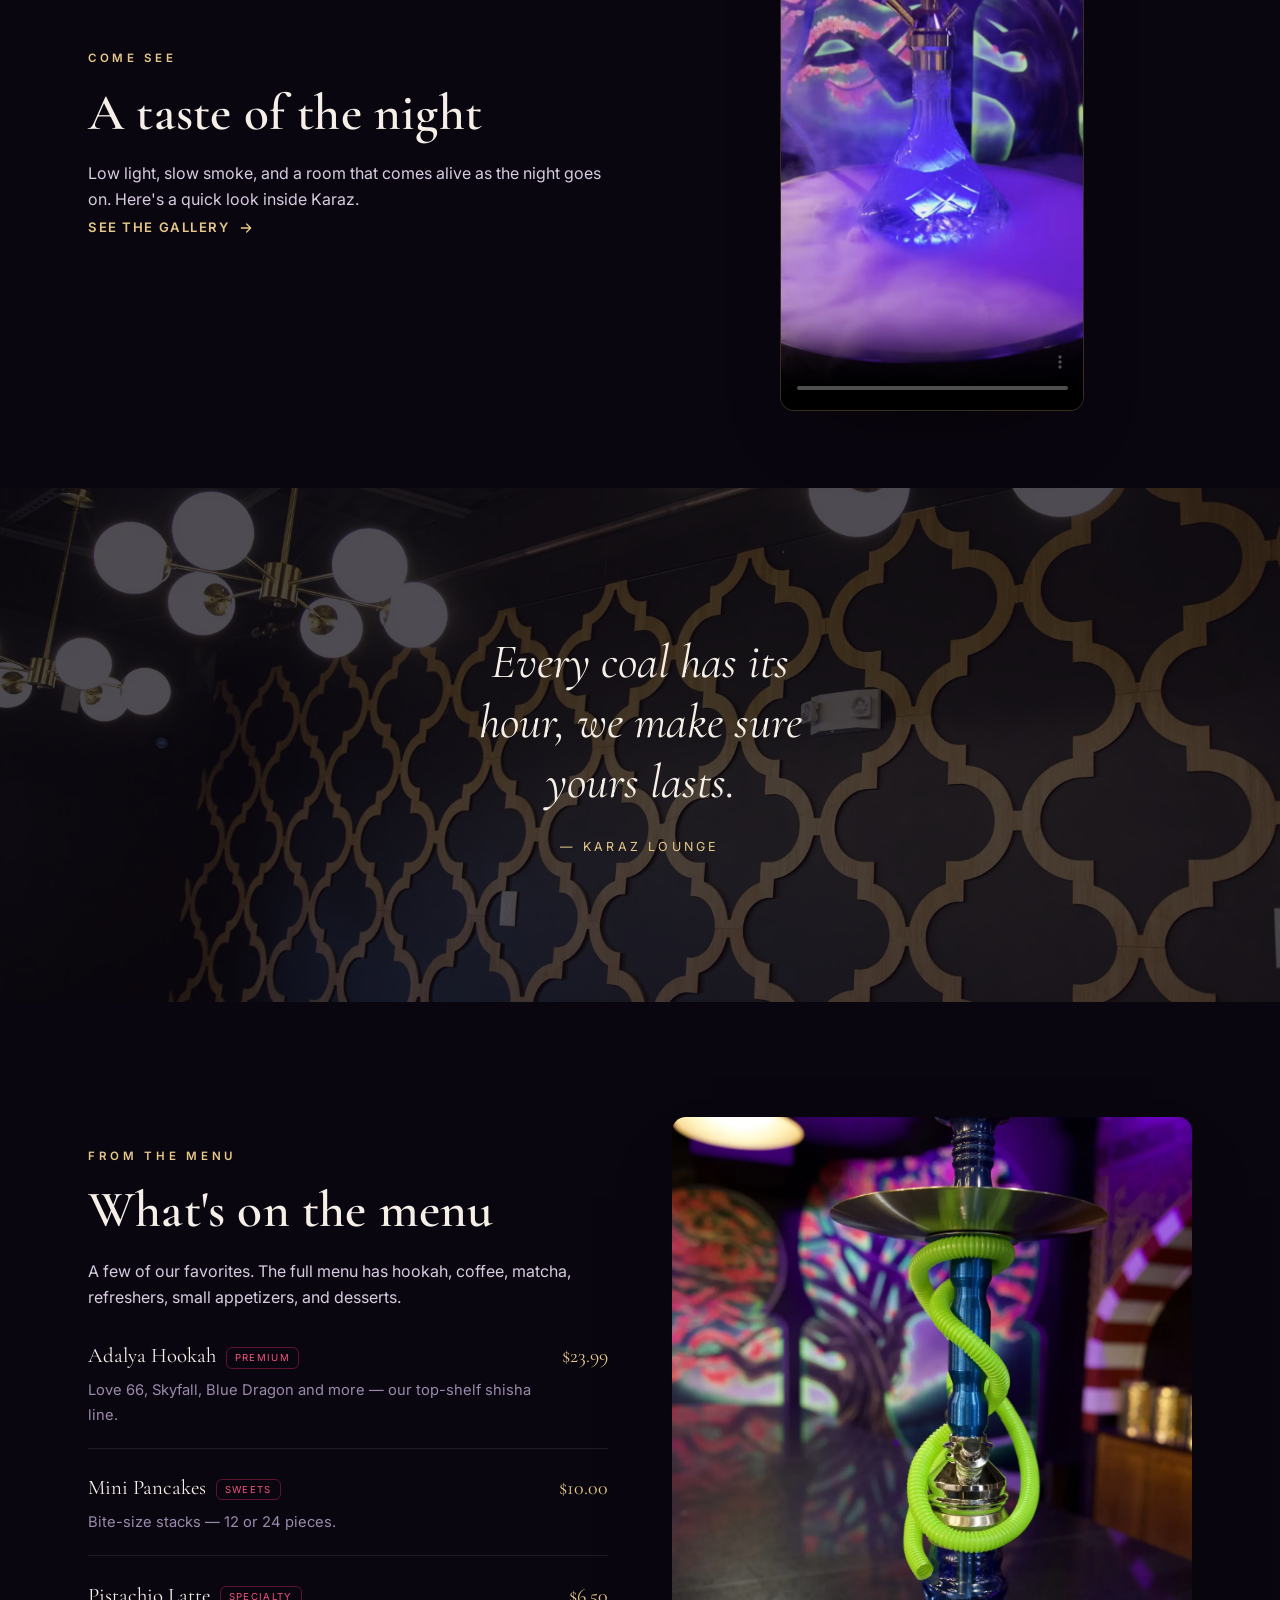
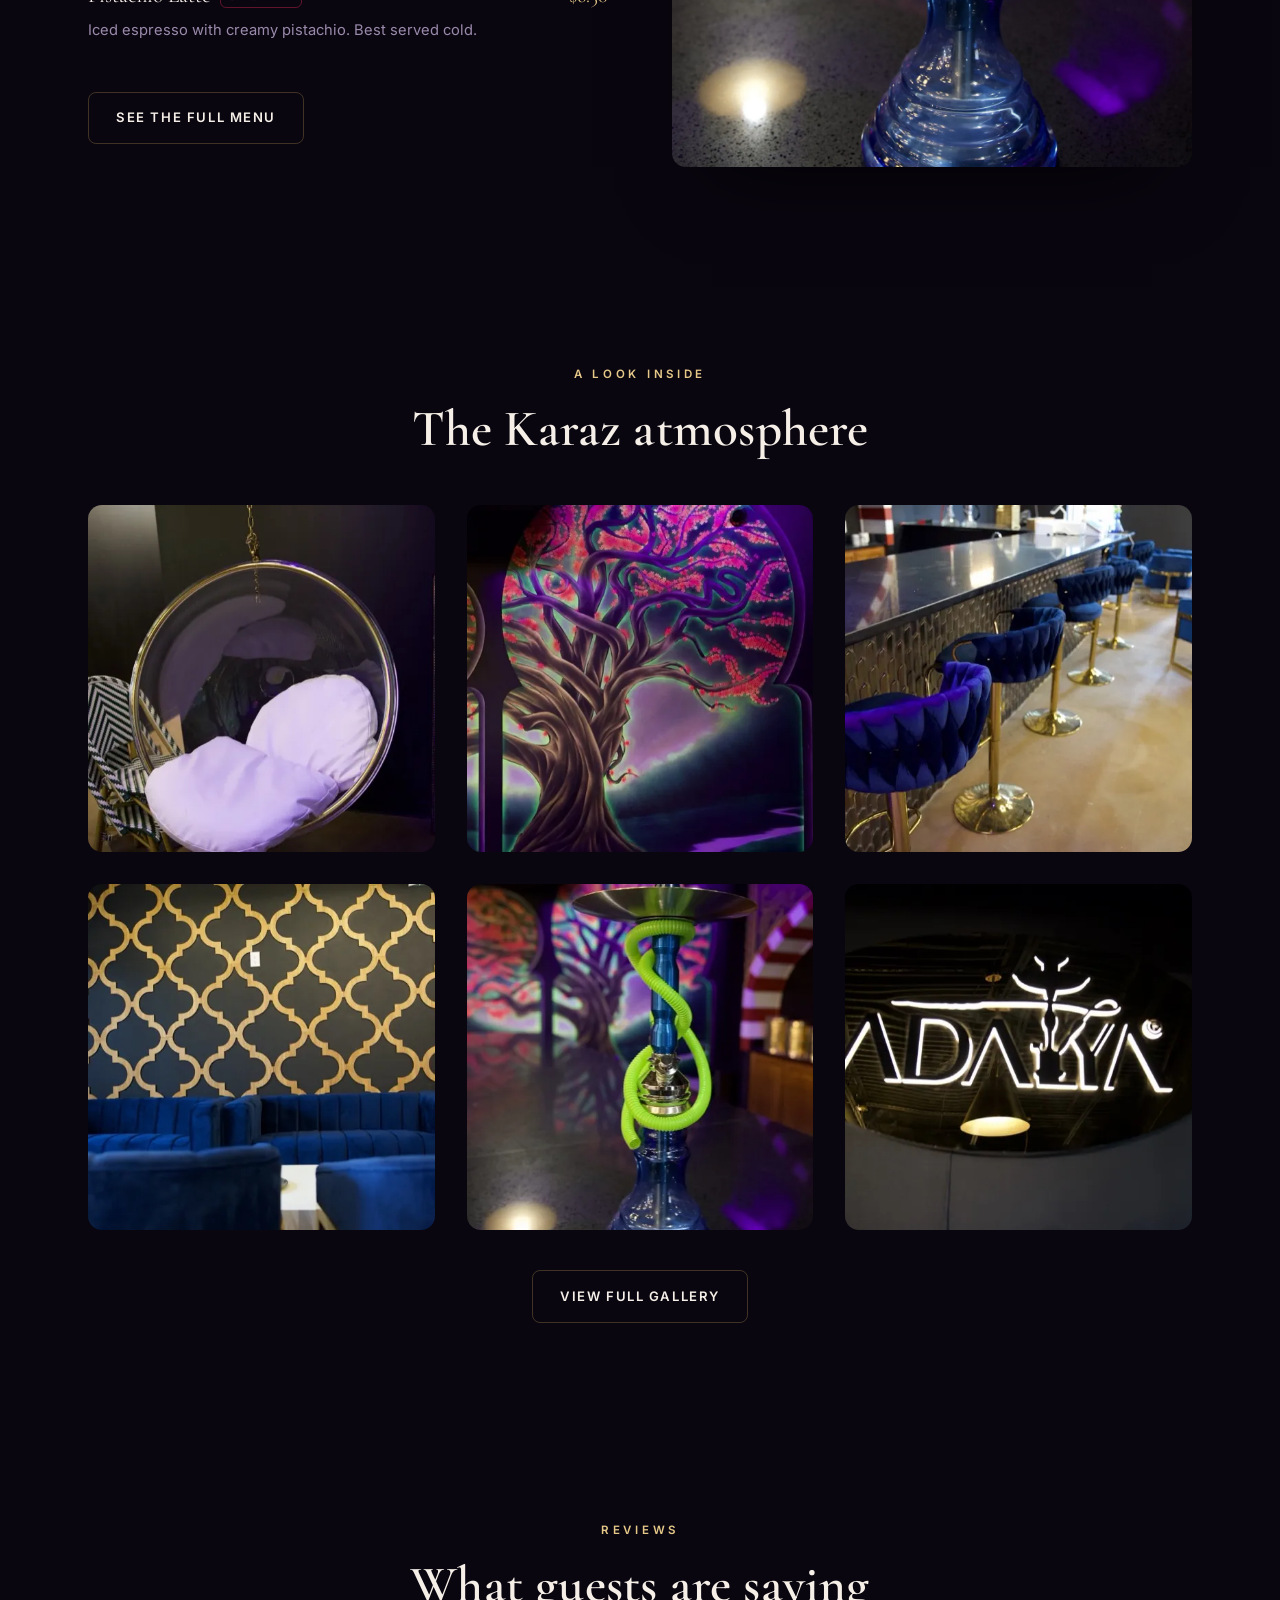
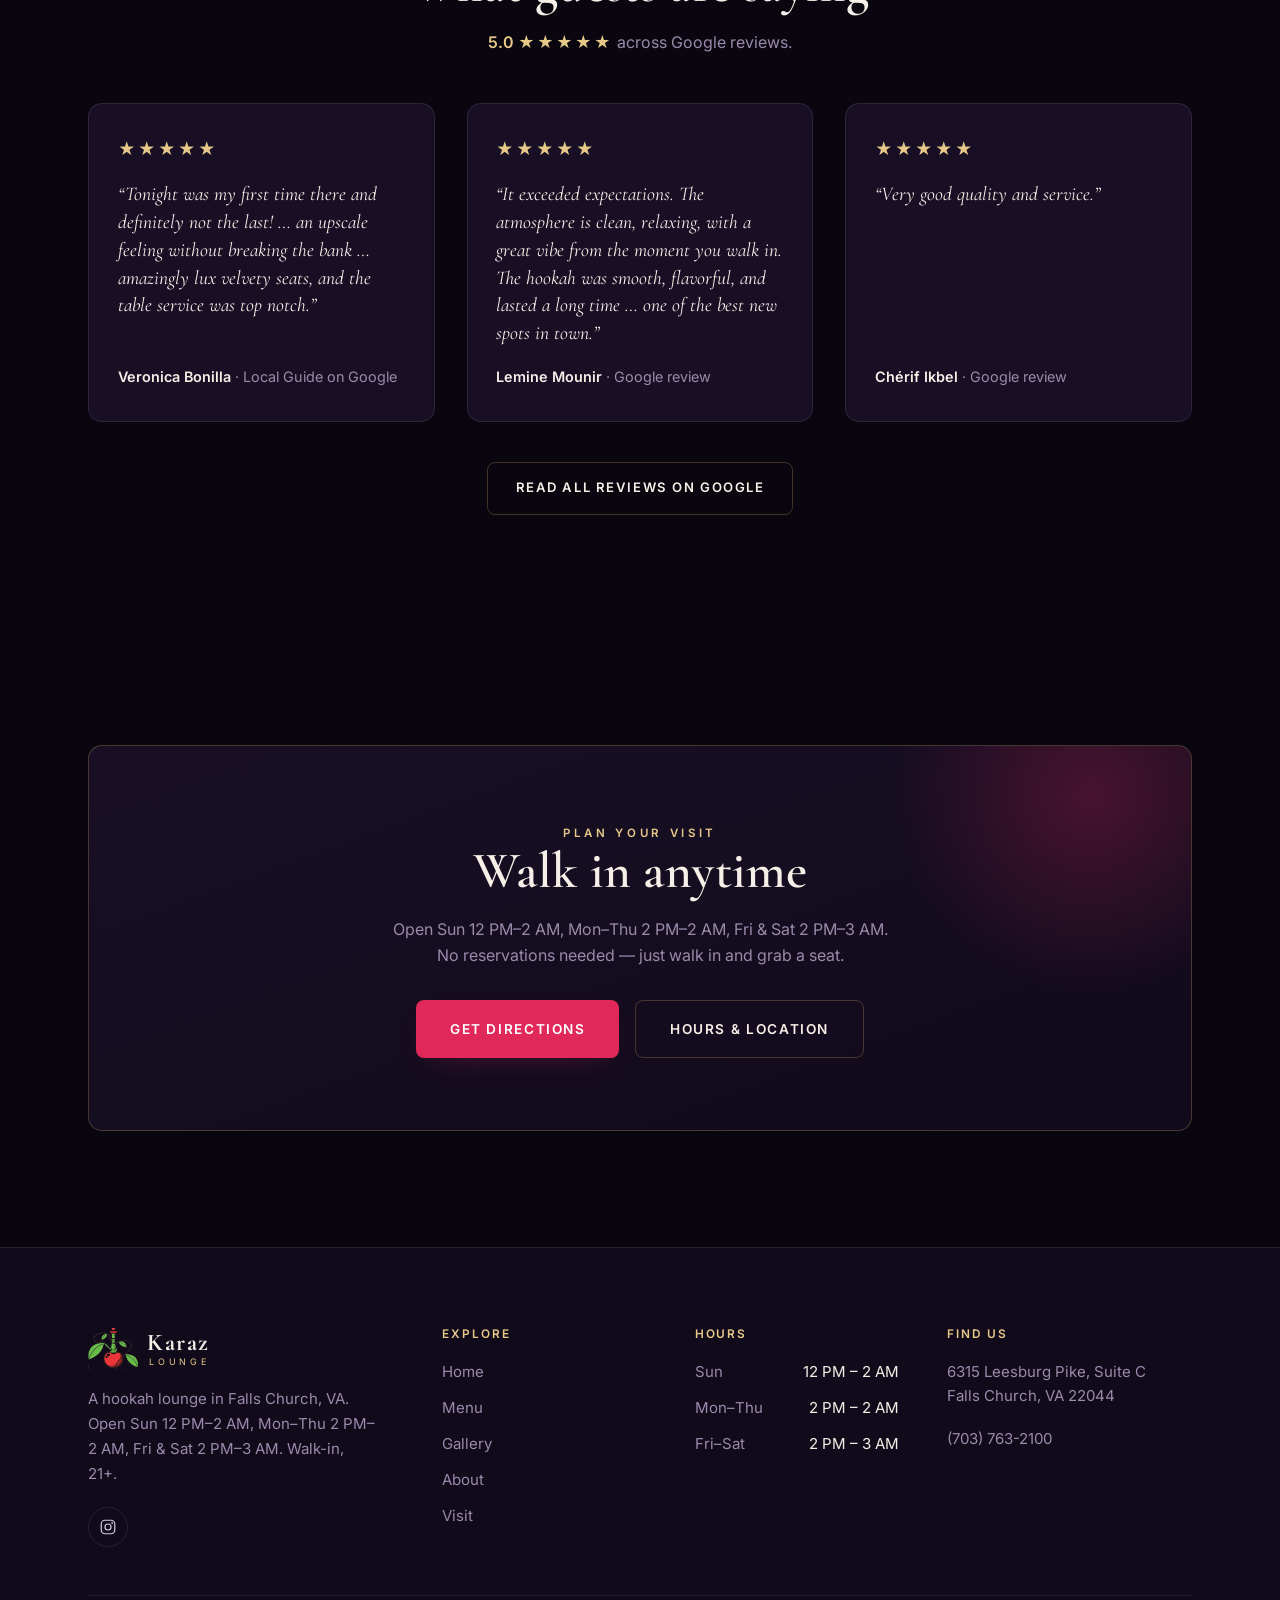
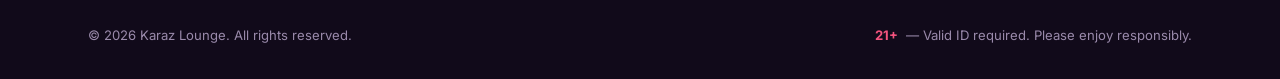
==== commit ce4c631f: "Simplify coffee menu and polish home and menu visuals Remove the Small size and Hot or Iced labels f" ====
--- a/index.html
+++ b/index.html
@@ -148,8 +148,8 @@
       <div class="container">
         <div class="hero__inner">
           <img class="hero__logo" src="assets/img/logo-full.webp" alt="Karaz Lounge" width="500" height="720" />
-          <h1 class="hero__slogan">Every coal has its hour —<br /><em>we make sure yours lasts.</em></h1>
-          <p class="hero__sub">Premium hookah, hand-made sweets, and craft coffee in Falls Church, VA. Open Sun 12 PM–2 AM, Mon–Thu 2 PM–2 AM, Fri &amp; Sat 2 PM–3 AM.</p>
+          <h1 class="hero__slogan">Every coal has its hour,<br /><em>we make sure yours lasts.</em></h1>
+          <p class="hero__sub">Premium hookah, craft coffee, small bites, and house desserts in Falls Church, VA. Open Sun 12 PM–2 AM, Mon–Thu 2 PM–2 AM, Fri &amp; Sat 2 PM–3 AM.</p>
           <div class="hero__cta">
             <a class="btn btn--primary btn--lg" href="menu.html">View the Menu</a>
             <a class="btn btn--ghost btn--lg" href="visit.html#hours">Hours &amp; Location</a>
@@ -159,7 +159,7 @@
     </section>
 
     <!-- ============ HAPPY HOUR ============ -->
-    <section class="section section--tight">
+    <section class="section section--tight section--pull-up">
       <div class="container">
         <div class="promo-band reveal">
           <span class="promo-band__glow" aria-hidden="true"></span>
@@ -244,15 +244,21 @@
     <!-- ============ VIDEO ============ -->
     <section class="section section--tight">
       <div class="container">
-        <div class="section-head center reveal">
-          <span class="eyebrow center">Come See</span>
-          <h2>A taste of the night</h2>
-        </div>
-        <div class="video-feature reveal">
-          <video class="video-feature__v" controls playsinline muted autoplay loop preload="metadata" poster="assets/img/karaz-clip-poster.webp">
-            <source src="assets/video/karaz-clip.mp4" type="video/mp4" />
-            Your browser does not support the video tag.
-          </video>
+        <div class="split video-split">
+          <div class="split__body reveal">
+            <span class="eyebrow">Come See</span>
+            <h2>A taste of the night</h2>
+            <p>Low light, slow smoke, and a room that comes alive as the night goes on. Here's a quick look inside Karaz.</p>
+            <a class="link-arrow" href="gallery.html">See the gallery
+              <svg width="16" height="16" viewBox="0 0 24 24" fill="none" aria-hidden="true"><path d="M5 12h14M13 6l6 6-6 6" stroke="currentColor" stroke-width="2" stroke-linecap="round" stroke-linejoin="round"/></svg>
+            </a>
+          </div>
+          <div class="video-feature reveal">
+            <video class="video-feature__v" controls playsinline muted autoplay loop preload="metadata" poster="assets/img/karaz-clip-poster.webp">
+              <source src="assets/video/karaz-clip.mp4" type="video/mp4" />
+              Your browser does not support the video tag.
+            </video>
+          </div>
         </div>
       </div>
     </section>
@@ -261,7 +267,7 @@
     <section class="quote-band">
       <div class="quote-band__bg"><img src="assets/img/booth-chandelier.webp" alt="" aria-hidden="true" loading="lazy" /></div>
       <div class="container reveal">
-        <blockquote>Every coal has its hour — we make sure yours lasts.</blockquote>
+        <blockquote>Every coal has its hour, we make sure yours lasts.</blockquote>
         <cite>— Karaz Lounge</cite>
       </div>
     </section>
--- a/assets/css/styles.css
+++ b/assets/css/styles.css
@@ -113,6 +113,7 @@
 .container { width: 100%; max-width: var(--container); margin-inline: auto; padding-inline: var(--gutter); position: relative; z-index: 1; }
 .section { padding-block: clamp(4rem, 9vw, 7.5rem); position: relative; z-index: 1; }
 .section--tight { padding-block: clamp(3rem, 6vw, 5rem); }
+.section--pull-up { padding-top: clamp(1.5rem, 4vw, 3rem); }
 .section-head { max-width: 640px; margin-bottom: 3rem; }
 .section-head.center { margin-inline: auto; text-align: center; }
 .section-head .eyebrow { margin-bottom: 1.1rem; }
@@ -303,7 +304,7 @@
 .menu-cat__head h3 { color: var(--cream); white-space: nowrap; }
 .menu-cat__head .line { flex: 1; height: 1px; background: var(--line-2); }
 
-.flavor-grid { display: grid; grid-template-columns: repeat(auto-fill, minmax(180px,1fr)); gap: .7rem; }
+.flavor-grid { display: flex; flex-wrap: wrap; gap: .55rem .6rem; }
 .flavor { padding: .85rem 1rem; border: 1px solid var(--line); border-radius: var(--radius-sm); background: linear-gradient(150deg, rgba(224,40,90,.16), rgba(205,168,95,.06)); font-size: .92rem; color: var(--text); transition: border-color .3s, transform .3s, box-shadow .3s; }
 .flavor:hover { border-color: var(--gold); background: linear-gradient(150deg, rgba(224,40,90,.24), rgba(205,168,95,.10)); transform: translateY(-2px); box-shadow: 0 12px 26px -16px rgba(224,40,90,.5); }
 .flavor b { display: block; color: var(--cream); font-family: var(--display); font-weight: 600; font-size: 1.05rem; }
@@ -322,6 +323,7 @@
 html.js .menu-panel.is-active { display: block; animation: panelfade .5s var(--ease); }
 html.no-js .menu-tabs-wrap { display: none; }
 @keyframes panelfade { from { opacity: 0; transform: translateY(14px); } to { opacity: 1; transform: none; } }
+.menu-panel { scroll-margin-top: calc(var(--header-h) + 76px); }
 .menu-panel .menu-cat { margin-bottom: 2rem; }
 .menu-panel .menu-cat:last-child { margin-bottom: 0; }
 
@@ -417,7 +419,7 @@
   }
 }
 
-.flavor.plain { display: flex; align-items: center; }
+.flavor.plain { display: inline-flex; align-items: center; padding: .5rem 1.1rem; border-radius: 999px; }
 .flavor.plain b { margin: 0; font-size: 1rem; }
 
 /* S / M / L price table */
@@ -502,6 +504,7 @@
 /* Video feature (portrait clip) */
 .video-feature { display: flex; justify-content: center; }
 .video-feature__v { width: auto; max-width: 100%; max-height: 640px; border-radius: var(--radius); border: 1px solid var(--line-2); box-shadow: 0 30px 80px -40px rgba(0,0,0,.8); background: #000; display: block; }
+.video-split .video-feature__v { max-height: 540px; }
 
 /* ---------- Footer ---------- */
 .site-footer { background: var(--ink-700); border-top: 1px solid var(--line); padding-block: clamp(3.5rem, 7vw, 5rem) 2rem; position: relative; z-index: 1; }
